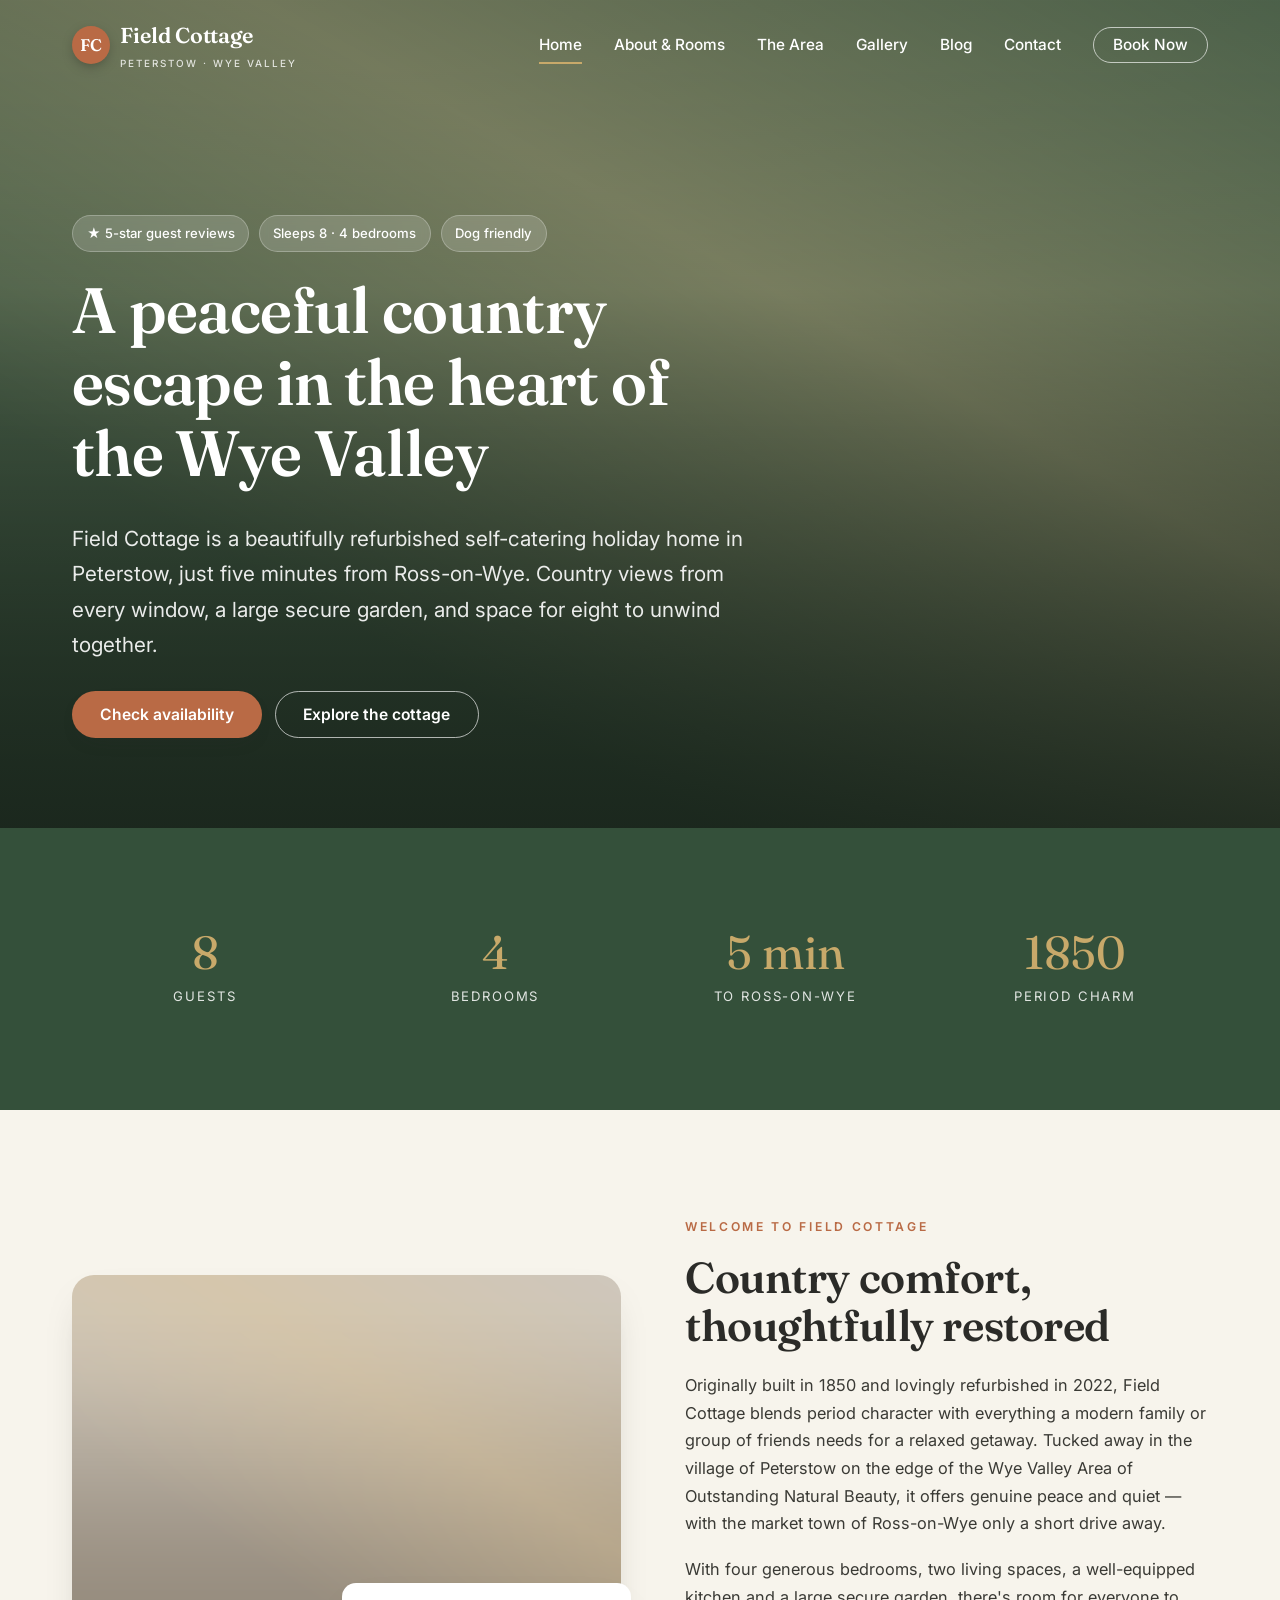
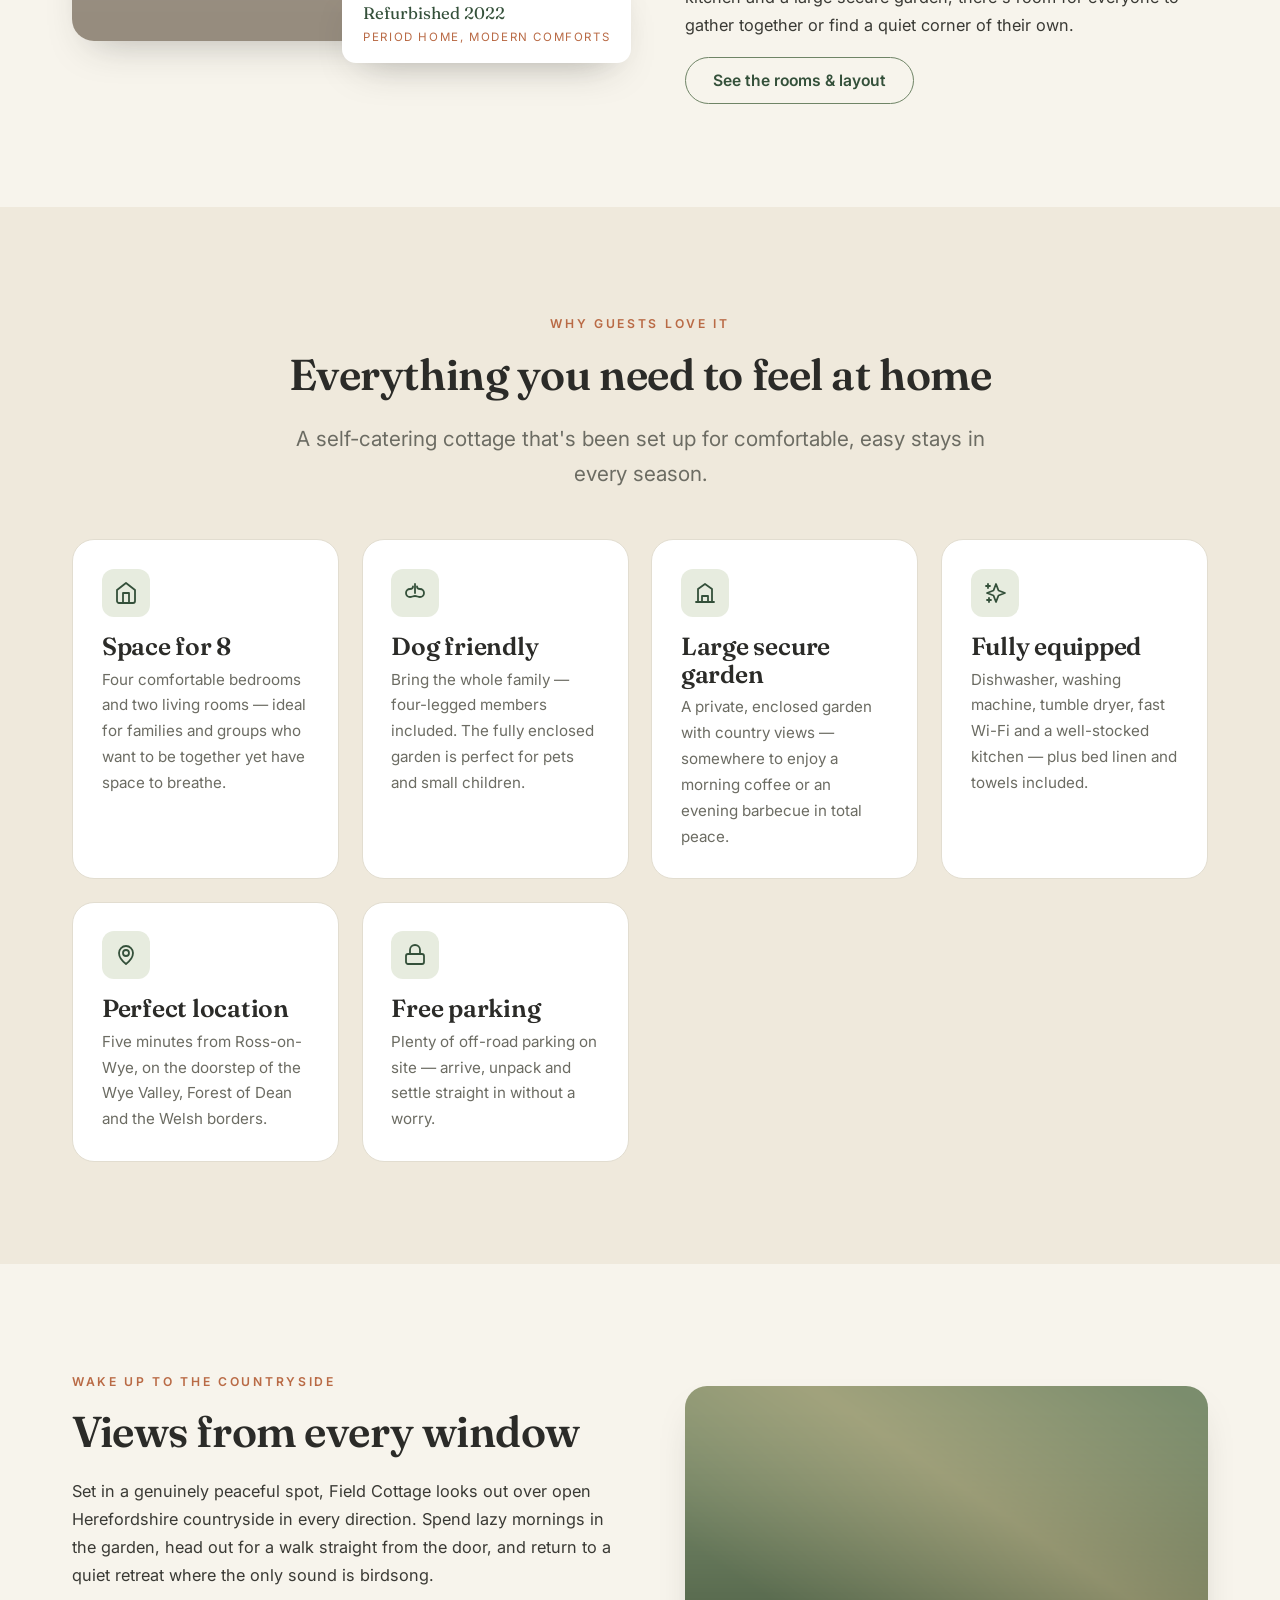
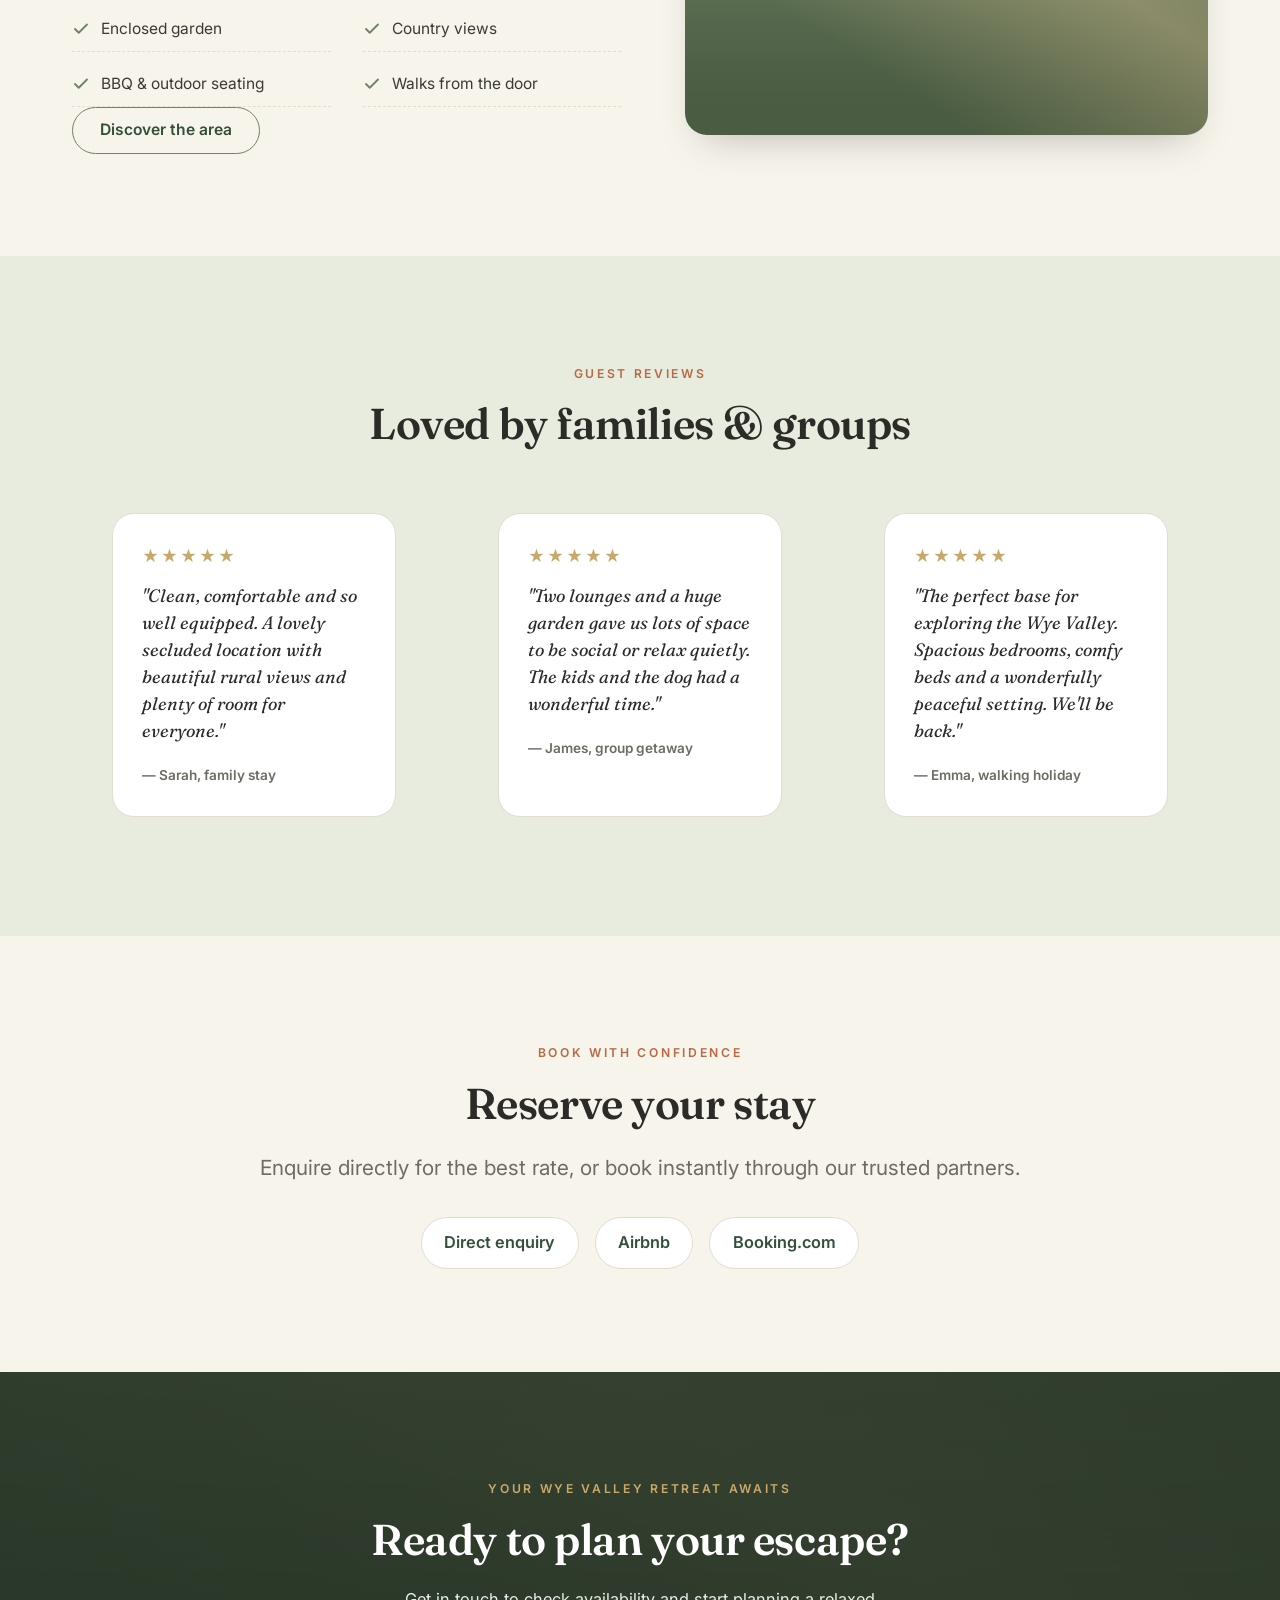
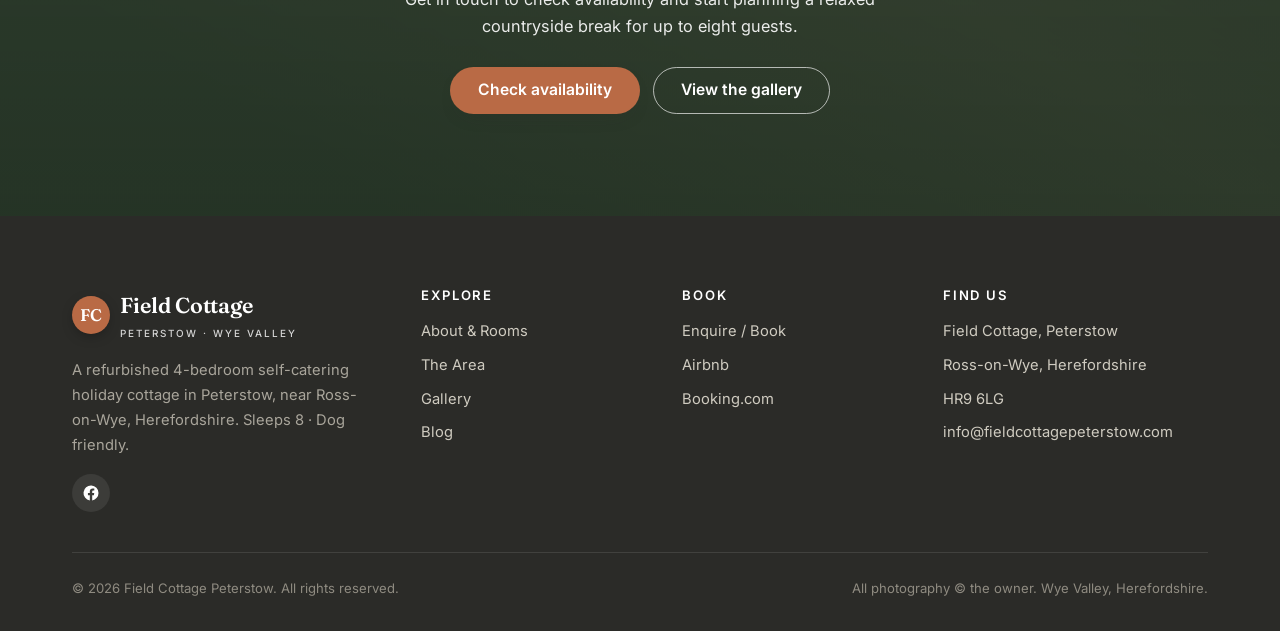
==== index.html @ ea5d0eac "Add modern SEO-optimised static site for Field Cottage (sleeps 8) New static website for fieldcottag" ====
<!DOCTYPE html>
<html lang="en-GB">
<head>
  <meta charset="UTF-8">
  <meta name="viewport" content="width=device-width, initial-scale=1.0">
  <title>Field Cottage Peterstow | Wye Valley Holiday Cottage Sleeps 8, Ross-on-Wye</title>
  <meta name="description" content="Field Cottage is a beautifully refurbished 4-bedroom self-catering holiday cottage in Peterstow, near Ross-on-Wye in the Wye Valley, Herefordshire. Sleeps 8, dog friendly, with a large secure garden and country views. Book your stay.">
  <link rel="canonical" href="https://www.fieldcottagepeterstow.com/">
  <meta name="robots" content="index, follow, max-image-preview:large">
  <meta name="theme-color" content="#34503a">
  <meta name="geo.region" content="GB-HEF">
  <meta name="geo.placename" content="Peterstow, Ross-on-Wye">
  <meta name="geo.position" content="51.9116;-2.6336">
  <meta name="ICBM" content="51.9116, -2.6336">

  <!-- Open Graph -->
  <meta property="og:type" content="website">
  <meta property="og:site_name" content="Field Cottage Peterstow">
  <meta property="og:title" content="Field Cottage Peterstow | Wye Valley Holiday Cottage Sleeps 8">
  <meta property="og:description" content="A refurbished 4-bedroom self-catering holiday cottage near Ross-on-Wye. Sleeps 8, dog friendly, large secure garden and country views.">
  <meta property="og:url" content="https://www.fieldcottagepeterstow.com/">
  <meta property="og:image" content="https://www.fieldcottagepeterstow.com/assets/images/og-image.png">
  <meta property="og:locale" content="en_GB">
  <meta name="twitter:card" content="summary_large_image">
  <meta name="twitter:title" content="Field Cottage Peterstow | Wye Valley Holiday Cottage Sleeps 8">
  <meta name="twitter:description" content="A refurbished 4-bedroom self-catering holiday cottage near Ross-on-Wye. Sleeps 8, dog friendly.">
  <meta name="twitter:image" content="https://www.fieldcottagepeterstow.com/assets/images/og-image.png">

  <link rel="icon" href="/favicon.svg" type="image/svg+xml">
  <link rel="apple-touch-icon" href="/assets/images/og-image.png">
  <link rel="manifest" href="/site.webmanifest">

  <!-- fonts -->
  <link rel="preconnect" href="https://fonts.googleapis.com">
  <link rel="preconnect" href="https://fonts.gstatic.com" crossorigin>
  <link href="https://fonts.googleapis.com/css2?family=Fraunces:opsz,wght@9..144,500;9..144,600&family=Inter:wght@400;500;600&display=swap" rel="stylesheet">
  <link rel="stylesheet" href="/assets/css/styles.css">

  <!-- Structured data: lodging business -->
  <script type="application/ld+json">
  {
    "@context": "https://schema.org",
    "@type": ["LodgingBusiness", "VacationRental"],
    "name": "Field Cottage Peterstow",
    "description": "A refurbished 4-bedroom self-catering holiday cottage in Peterstow near Ross-on-Wye, in the Wye Valley, Herefordshire. Sleeps 8, dog friendly, with a large secure garden and country views.",
    "url": "https://www.fieldcottagepeterstow.com/",
    "image": "https://www.fieldcottagepeterstow.com/assets/images/og-image.png",
    "telephone": "",
    "email": "info@fieldcottagepeterstow.com",
    "petsAllowed": true,
    "numberOfRooms": 4,
    "address": {
      "@type": "PostalAddress",
      "streetAddress": "Field Cottage, Peterstow",
      "addressLocality": "Ross-on-Wye",
      "addressRegion": "Herefordshire",
      "postalCode": "HR9 6LG",
      "addressCountry": "GB"
    },
    "geo": { "@type": "GeoCoordinates", "latitude": 51.9116, "longitude": -2.6336 },
    "amenityFeature": [
      { "@type": "LocationFeatureSpecification", "name": "Free Wi-Fi", "value": true },
      { "@type": "LocationFeatureSpecification", "name": "Dog friendly", "value": true },
      { "@type": "LocationFeatureSpecification", "name": "Large secure garden", "value": true },
      { "@type": "LocationFeatureSpecification", "name": "Free parking", "value": true },
      { "@type": "LocationFeatureSpecification", "name": "Fully equipped kitchen", "value": true }
    ],
    "occupancy": { "@type": "QuantitativeValue", "maxValue": 8 }
  }
  </script>
</head>
<body>
  <header class="site-header">
    <div class="container">
      <a class="brand" href="/" aria-label="Field Cottage home">
        <span class="mark">FC</span>
        <span>Field Cottage<small>Peterstow · Wye Valley</small></span>
      </a>
      <nav class="nav" aria-label="Primary">
        <a href="/" aria-current="page">Home</a>
        <a href="/about.html">About &amp; Rooms</a>
        <a href="/area.html">The Area</a>
        <a href="/gallery.html">Gallery</a>
        <a href="/blog.html">Blog</a>
        <a href="/contact.html">Contact</a>
        <a class="btn btn-ghost nav-cta" href="/contact.html">Book Now</a>
      </nav>
      <button class="nav-toggle" aria-label="Menu" aria-expanded="false" aria-controls="primary-nav">
        <span></span><span></span><span></span>
      </button>
    </div>
  </header>

  <main>
    <!-- HERO -->
    <section class="hero">
      <div class="container">
        <div class="hero-badges">
          <span class="pill">★ 5-star guest reviews</span>
          <span class="pill">Sleeps 8 · 4 bedrooms</span>
          <span class="pill">Dog friendly</span>
        </div>
        <h1>A peaceful country escape in the heart of the Wye Valley</h1>
        <p class="lead">Field Cottage is a beautifully refurbished self-catering holiday home in Peterstow, just five minutes from Ross-on-Wye. Country views from every window, a large secure garden, and space for eight to unwind together.</p>
        <div class="hero-actions">
          <a class="btn btn-primary" href="/contact.html">Check availability</a>
          <a class="btn btn-ghost" href="/about.html">Explore the cottage</a>
        </div>
      </div>
    </section>

    <!-- STATS -->
    <section class="stats">
      <div class="container">
        <div class="grid">
          <div class="stat reveal"><div class="num">8</div><div class="label">Guests</div></div>
          <div class="stat reveal"><div class="num">4</div><div class="label">Bedrooms</div></div>
          <div class="stat reveal"><div class="num">5 min</div><div class="label">To Ross-on-Wye</div></div>
          <div class="stat reveal"><div class="num">1850</div><div class="label">Period charm</div></div>
        </div>
      </div>
    </section>

    <!-- INTRO SPLIT -->
    <section>
      <div class="container">
        <div class="split">
          <div class="split-media reveal">
            <img src="/assets/images/cottage-exterior.png" alt="The stone exterior of Field Cottage, a period country house in Peterstow, Herefordshire" width="1200" height="800" loading="lazy">
            <div class="float-card">Refurbished 2022<span>Period home, modern comforts</span></div>
          </div>
          <div class="reveal">
            <span class="eyebrow">Welcome to Field Cottage</span>
            <h2>Country comfort, thoughtfully restored</h2>
            <p>Originally built in 1850 and lovingly refurbished in 2022, Field Cottage blends period character with everything a modern family or group of friends needs for a relaxed getaway. Tucked away in the village of Peterstow on the edge of the Wye Valley Area of Outstanding Natural Beauty, it offers genuine peace and quiet — with the market town of Ross-on-Wye only a short drive away.</p>
            <p>With four generous bedrooms, two living spaces, a well-equipped kitchen and a large secure garden, there's room for everyone to gather together or find a quiet corner of their own.</p>
            <a class="btn btn-outline" href="/about.html">See the rooms &amp; layout</a>
          </div>
        </div>
      </div>
    </section>

    <!-- FEATURES -->
    <section class="bg-cream2">
      <div class="container">
        <div class="section-head text-center reveal">
          <span class="eyebrow">Why guests love it</span>
          <h2>Everything you need to feel at home</h2>
          <p class="lead">A self-catering cottage that's been set up for comfortable, easy stays in every season.</p>
        </div>
        <div class="cards">
          <div class="card reveal">
            <div class="ico" aria-hidden="true">
              <svg width="24" height="24" viewBox="0 0 24 24" fill="none" stroke="currentColor" stroke-width="1.8" stroke-linecap="round" stroke-linejoin="round"><path d="M3 9l9-7 9 7v11a2 2 0 0 1-2 2H5a2 2 0 0 1-2-2z"/><path d="M9 22V12h6v10"/></svg>
            </div>
            <h3>Space for 8</h3>
            <p>Four comfortable bedrooms and two living rooms — ideal for families and groups who want to be together yet have space to breathe.</p>
          </div>
          <div class="card reveal">
            <div class="ico" aria-hidden="true">
              <svg width="24" height="24" viewBox="0 0 24 24" fill="none" stroke="currentColor" stroke-width="1.8" stroke-linecap="round" stroke-linejoin="round"><path d="M10 5.5C10 7 8.5 8 7 8a4 4 0 1 0 0 8c2 0 3-1 5-1s3 1 5 1a4 4 0 0 0 0-8c-1.5 0-3-1-3-2.5"/><path d="M12 3v9"/></svg>
            </div>
            <h3>Dog friendly</h3>
            <p>Bring the whole family — four-legged members included. The fully enclosed garden is perfect for pets and small children.</p>
          </div>
          <div class="card reveal">
            <div class="ico" aria-hidden="true">
              <svg width="24" height="24" viewBox="0 0 24 24" fill="none" stroke="currentColor" stroke-width="1.8" stroke-linecap="round" stroke-linejoin="round"><path d="M3 21h18"/><path d="M5 21V8l7-5 7 5v13"/><path d="M9 21v-6h6v6"/></svg>
            </div>
            <h3>Large secure garden</h3>
            <p>A private, enclosed garden with country views — somewhere to enjoy a morning coffee or an evening barbecue in total peace.</p>
          </div>
          <div class="card reveal">
            <div class="ico" aria-hidden="true">
              <svg width="24" height="24" viewBox="0 0 24 24" fill="none" stroke="currentColor" stroke-width="1.8" stroke-linecap="round" stroke-linejoin="round"><path d="M5 3v4M3 5h4M6 17v4M4 19h4"/><path d="M13 3l2.5 6.5L22 12l-6.5 2.5L13 21l-2.5-6.5L4 12l6.5-2.5z"/></svg>
            </div>
            <h3>Fully equipped</h3>
            <p>Dishwasher, washing machine, tumble dryer, fast Wi-Fi and a well-stocked kitchen — plus bed linen and towels included.</p>
          </div>
          <div class="card reveal">
            <div class="ico" aria-hidden="true">
              <svg width="24" height="24" viewBox="0 0 24 24" fill="none" stroke="currentColor" stroke-width="1.8" stroke-linecap="round" stroke-linejoin="round"><circle cx="12" cy="10" r="3"/><path d="M12 21s-7-5.5-7-11a7 7 0 0 1 14 0c0 5.5-7 11-7 11z"/></svg>
            </div>
            <h3>Perfect location</h3>
            <p>Five minutes from Ross-on-Wye, on the doorstep of the Wye Valley, Forest of Dean and the Welsh borders.</p>
          </div>
          <div class="card reveal">
            <div class="ico" aria-hidden="true">
              <svg width="24" height="24" viewBox="0 0 24 24" fill="none" stroke="currentColor" stroke-width="1.8" stroke-linecap="round" stroke-linejoin="round"><rect x="3" y="11" width="18" height="10" rx="2"/><path d="M7 11V7a5 5 0 0 1 10 0v4"/></svg>
            </div>
            <h3>Free parking</h3>
            <p>Plenty of off-road parking on site — arrive, unpack and settle straight in without a worry.</p>
          </div>
        </div>
      </div>
    </section>

    <!-- GARDEN SPLIT -->
    <section>
      <div class="container">
        <div class="split reverse">
          <div class="split-media reveal">
            <img src="/assets/images/garden.png" alt="The large secure garden at Field Cottage with open countryside views" width="1200" height="800" loading="lazy">
          </div>
          <div class="reveal">
            <span class="eyebrow">Wake up to the countryside</span>
            <h2>Views from every window</h2>
            <p>Set in a genuinely peaceful spot, Field Cottage looks out over open Herefordshire countryside in every direction. Spend lazy mornings in the garden, head out for a walk straight from the door, and return to a quiet retreat where the only sound is birdsong.</p>
            <ul class="amenities">
              <li><svg width="18" height="18" viewBox="0 0 24 24" fill="none" stroke="currentColor" stroke-width="2.5" stroke-linecap="round" stroke-linejoin="round"><path d="M20 6 9 17l-5-5"/></svg> Enclosed garden</li>
              <li><svg width="18" height="18" viewBox="0 0 24 24" fill="none" stroke="currentColor" stroke-width="2.5" stroke-linecap="round" stroke-linejoin="round"><path d="M20 6 9 17l-5-5"/></svg> Country views</li>
              <li><svg width="18" height="18" viewBox="0 0 24 24" fill="none" stroke="currentColor" stroke-width="2.5" stroke-linecap="round" stroke-linejoin="round"><path d="M20 6 9 17l-5-5"/></svg> BBQ &amp; outdoor seating</li>
              <li><svg width="18" height="18" viewBox="0 0 24 24" fill="none" stroke="currentColor" stroke-width="2.5" stroke-linecap="round" stroke-linejoin="round"><path d="M20 6 9 17l-5-5"/></svg> Walks from the door</li>
            </ul>
            <a class="btn btn-outline" href="/area.html">Discover the area</a>
          </div>
        </div>
      </div>
    </section>

    <!-- TESTIMONIALS -->
    <section class="bg-sage">
      <div class="container">
        <div class="section-head text-center reveal">
          <span class="eyebrow">Guest reviews</span>
          <h2>Loved by families &amp; groups</h2>
        </div>
        <div class="quotes">
          <figure class="quote reveal">
            <div class="stars" aria-label="5 out of 5 stars">★★★★★</div>
            <p>"Clean, comfortable and so well equipped. A lovely secluded location with beautiful rural views and plenty of room for everyone."</p>
            <figcaption class="who">— Sarah, family stay</figcaption>
          </figure>
          <figure class="quote reveal">
            <div class="stars" aria-label="5 out of 5 stars">★★★★★</div>
            <p>"Two lounges and a huge garden gave us lots of space to be social or relax quietly. The kids and the dog had a wonderful time."</p>
            <figcaption class="who">— James, group getaway</figcaption>
          </figure>
          <figure class="quote reveal">
            <div class="stars" aria-label="5 out of 5 stars">★★★★★</div>
            <p>"The perfect base for exploring the Wye Valley. Spacious bedrooms, comfy beds and a wonderfully peaceful setting. We'll be back."</p>
            <figcaption class="who">— Emma, walking holiday</figcaption>
          </figure>
        </div>
      </div>
    </section>

    <!-- BOOKING PARTNERS -->
    <section class="text-center">
      <div class="container">
        <span class="eyebrow reveal">Book with confidence</span>
        <h2 class="reveal">Reserve your stay</h2>
        <p class="lead reveal" style="max-width:60ch;margin:0 auto 2rem;">Enquire directly for the best rate, or book instantly through our trusted partners.</p>
        <div class="partners reveal">
          <a class="partner" href="/contact.html">Direct enquiry</a>
          <a class="partner" href="https://www.airbnb.com/rooms/605326398326075250" target="_blank" rel="noopener">Airbnb</a>
          <a class="partner" href="https://www.booking.com/hotel/gb/wye-valley-4-bedroom-cottage-with-large-garden.html" target="_blank" rel="noopener">Booking.com</a>
        </div>
      </div>
    </section>

    <!-- CTA -->
    <section class="cta-band">
      <div class="container">
        <span class="eyebrow reveal" style="color:var(--gold)">Your Wye Valley retreat awaits</span>
        <h2 class="reveal">Ready to plan your escape?</h2>
        <p class="reveal">Get in touch to check availability and start planning a relaxed countryside break for up to eight guests.</p>
        <div class="cta-actions reveal">
          <a class="btn btn-primary" href="/contact.html">Check availability</a>
          <a class="btn btn-ghost" href="/gallery.html">View the gallery</a>
        </div>
      </div>
    </section>
  </main>

  <!-- FOOTER -->
  <footer class="site-footer">
    <div class="container">
      <div class="footer-grid">
        <div class="footer-brand">
          <a class="brand" href="/"><span class="mark">FC</span><span>Field Cottage<small>Peterstow · Wye Valley</small></span></a>
          <p>A refurbished 4-bedroom self-catering holiday cottage in Peterstow, near Ross-on-Wye, Herefordshire. Sleeps 8 · Dog friendly.</p>
          <div class="socials">
            <a href="https://www.facebook.com/fieldcottagehol/" target="_blank" rel="noopener" aria-label="Facebook">
              <svg width="18" height="18" viewBox="0 0 24 24" fill="currentColor"><path d="M22 12a10 10 0 1 0-11.6 9.9v-7H7.9V12h2.5V9.8c0-2.5 1.5-3.9 3.8-3.9 1.1 0 2.2.2 2.2.2v2.5h-1.2c-1.2 0-1.6.8-1.6 1.6V12h2.7l-.4 2.9h-2.3v7A10 10 0 0 0 22 12z"/></svg>
            </a>
          </div>
        </div>
        <div>
          <h4>Explore</h4>
          <ul>
            <li><a href="/about.html">About &amp; Rooms</a></li>
            <li><a href="/area.html">The Area</a></li>
            <li><a href="/gallery.html">Gallery</a></li>
            <li><a href="/blog.html">Blog</a></li>
          </ul>
        </div>
        <div>
          <h4>Book</h4>
          <ul>
            <li><a href="/contact.html">Enquire / Book</a></li>
            <li><a href="https://www.airbnb.com/rooms/605326398326075250" target="_blank" rel="noopener">Airbnb</a></li>
            <li><a href="https://www.booking.com/hotel/gb/wye-valley-4-bedroom-cottage-with-large-garden.html" target="_blank" rel="noopener">Booking.com</a></li>
          </ul>
        </div>
        <div>
          <h4>Find us</h4>
          <ul>
            <li>Field Cottage, Peterstow</li>
            <li>Ross-on-Wye, Herefordshire</li>
            <li>HR9 6LG</li>
            <li><a href="mailto:info@fieldcottagepeterstow.com">info@fieldcottagepeterstow.com</a></li>
          </ul>
        </div>
      </div>
      <div class="footer-bottom">
        <span>&copy; <span data-year>2026</span> Field Cottage Peterstow. All rights reserved.</span>
        <span>All photography © the owner. Wye Valley, Herefordshire.</span>
      </div>
    </div>
  </footer>

  <script src="/assets/js/main.js" defer></script>
</body>
</html>
---- assets/css/styles.css ----
/* =================================================================
   Field Cottage — modern countryside design system
   ================================================================= */

:root {
  /* palette */
  --forest: #34503a;
  --sage: #6f8466;
  --sage-soft: #e7ecdf;
  --cream: #f7f4ec;
  --cream-2: #efe9dc;
  --terra: #b96a45;
  --terra-dark: #9a5436;
  --charcoal: #2b2b28;
  --ink: #3a3a35;
  --muted: #6c6c63;
  --line: #e2ddd0;
  --white: #ffffff;
  --gold: #c8a96a;

  /* type */
  --serif: "Fraunces", "Cormorant Garamond", Georgia, "Times New Roman", serif;
  --sans: "Inter", -apple-system, BlinkMacSystemFont, "Segoe UI", Roboto, Helvetica, Arial, sans-serif;

  /* layout */
  --max: 1200px;
  --radius: 14px;
  --radius-lg: 22px;
  --shadow: 0 18px 40px -20px rgba(43, 43, 40, 0.35);
  --shadow-sm: 0 8px 22px -14px rgba(43, 43, 40, 0.4);
  --ease: cubic-bezier(0.22, 1, 0.36, 1);
}

*,
*::before,
*::after { box-sizing: border-box; }

html { scroll-behavior: smooth; -webkit-text-size-adjust: 100%; }

body {
  margin: 0;
  font-family: var(--sans);
  color: var(--ink);
  background: var(--cream);
  line-height: 1.7;
  font-size: 1.02rem;
  -webkit-font-smoothing: antialiased;
  text-rendering: optimizeLegibility;
  overflow-x: hidden;
}

img { max-width: 100%; display: block; height: auto; }

a { color: var(--terra-dark); text-decoration: none; transition: color .2s var(--ease); }
a:hover { color: var(--forest); }

h1, h2, h3, h4 {
  font-family: var(--serif);
  color: var(--charcoal);
  line-height: 1.12;
  font-weight: 600;
  margin: 0 0 .5em;
  letter-spacing: -0.01em;
}

h1 { font-size: clamp(2.3rem, 5.4vw, 4rem); }
h2 { font-size: clamp(1.8rem, 3.6vw, 2.7rem); }
h3 { font-size: clamp(1.25rem, 2vw, 1.55rem); }

p { margin: 0 0 1.1em; }

.container { width: 100%; max-width: var(--max); margin: 0 auto; padding: 0 clamp(1.1rem, 4vw, 2rem); }
.container-narrow { max-width: 820px; }

section { padding: clamp(3.5rem, 8vw, 6.5rem) 0; }

.eyebrow {
  font-family: var(--sans);
  text-transform: uppercase;
  letter-spacing: .22em;
  font-size: .76rem;
  font-weight: 600;
  color: var(--terra);
  margin: 0 0 1rem;
  display: inline-block;
}

.lead { font-size: clamp(1.08rem, 1.8vw, 1.3rem); color: var(--muted); }

.text-center { text-align: center; }
.section-head { max-width: 720px; margin: 0 auto 3rem; }
.section-head.text-center { text-align: center; }

/* ---------- buttons ---------- */
.btn {
  display: inline-flex;
  align-items: center;
  gap: .55rem;
  font-family: var(--sans);
  font-weight: 600;
  font-size: .98rem;
  padding: .92rem 1.7rem;
  border-radius: 999px;
  border: 1.5px solid transparent;
  cursor: pointer;
  transition: transform .25s var(--ease), background .25s var(--ease), color .25s var(--ease), box-shadow .25s var(--ease);
  line-height: 1;
}
.btn:hover { transform: translateY(-2px); }
.btn-primary { background: var(--terra); color: #fff; box-shadow: var(--shadow-sm); }
.btn-primary:hover { background: var(--terra-dark); color: #fff; }
.btn-dark { background: var(--forest); color: #fff; }
.btn-dark:hover { background: #283d2d; color: #fff; }
.btn-ghost { background: transparent; border-color: rgba(255,255,255,.65); color: #fff; }
.btn-ghost:hover { background: rgba(255,255,255,.14); color: #fff; }
.btn-outline { background: transparent; border-color: var(--sage); color: var(--forest); }
.btn-outline:hover { background: var(--sage); color: #fff; }

/* ---------- header / nav ---------- */
.site-header {
  position: fixed;
  inset: 0 0 auto 0;
  z-index: 100;
  transition: background .35s var(--ease), box-shadow .35s var(--ease), padding .35s var(--ease);
  padding: 1.15rem 0;
}
.site-header .container { display: flex; align-items: center; justify-content: space-between; gap: 1rem; }
.brand { display: flex; align-items: center; gap: .65rem; font-family: var(--serif); font-size: 1.35rem; font-weight: 600; color: #fff; letter-spacing: -.01em; }
.brand .mark {
  width: 38px; height: 38px; border-radius: 50%;
  background: var(--terra); color: #fff;
  display: grid; place-items: center; font-size: 1.05rem; flex: none;
  box-shadow: 0 4px 14px -4px rgba(0,0,0,.4);
}
.brand small { display: block; font-family: var(--sans); font-size: .62rem; letter-spacing: .2em; text-transform: uppercase; opacity: .8; font-weight: 500; }

.nav { display: flex; align-items: center; gap: 2rem; }
.nav a { color: #fff; font-weight: 500; font-size: .96rem; position: relative; }
.nav a::after { content: ""; position: absolute; left: 0; bottom: -6px; height: 2px; width: 0; background: var(--gold); transition: width .25s var(--ease); }
.nav a:hover::after, .nav a[aria-current="page"]::after { width: 100%; }
.nav a:hover { color: #fff; }

/* scrolled state */
.site-header.scrolled { background: rgba(247,244,236,.94); backdrop-filter: blur(10px); box-shadow: 0 1px 0 var(--line); padding: .7rem 0; }
.site-header.scrolled .brand,
.site-header.scrolled .nav a { color: var(--charcoal); }
.site-header.scrolled .nav a:hover { color: var(--terra-dark); }
.site-header.scrolled .nav-toggle span { background: var(--charcoal); }

/* solid header variant for interior pages without hero image */
.site-header.solid { position: sticky; background: var(--forest); }

.nav-cta { padding: .6rem 1.2rem; font-size: .9rem; }
.site-header.scrolled .btn-ghost { border-color: var(--sage); color: var(--forest); }
.site-header.scrolled .btn-ghost:hover { background: var(--sage); color: #fff; }

.nav-toggle { display: none; flex-direction: column; gap: 5px; background: none; border: 0; cursor: pointer; padding: 8px; z-index: 110; }
.nav-toggle span { width: 26px; height: 2px; background: #fff; border-radius: 2px; transition: .3s var(--ease); }

/* ---------- hero ---------- */
.hero {
  position: relative;
  min-height: 92vh;
  display: flex;
  align-items: flex-end;
  color: #fff;
  padding-bottom: clamp(3rem, 7vw, 6rem);
  background: var(--forest);
}
.hero::before {
  content: ""; position: absolute; inset: 0;
  background-image: linear-gradient(180deg, rgba(20,30,22,.25) 0%, rgba(20,30,22,.15) 35%, rgba(20,30,22,.78) 100%), url("../images/hero.png");
  background-size: cover; background-position: center;
}
.hero > .container { position: relative; z-index: 1; }
.hero h1 { color: #fff; max-width: 16ch; }
.hero .lead { color: rgba(255,255,255,.9); max-width: 52ch; }
.hero-badges { display: flex; flex-wrap: wrap; gap: .6rem; margin-bottom: 1.4rem; }
.pill { display: inline-flex; align-items: center; gap: .4rem; background: rgba(255,255,255,.16); border: 1px solid rgba(255,255,255,.25); backdrop-filter: blur(4px); padding: .4rem .85rem; border-radius: 999px; font-size: .82rem; font-weight: 500; }
.hero-actions { display: flex; flex-wrap: wrap; gap: .8rem; margin-top: 1.8rem; }

/* page hero (interior) */
.page-hero {
  position: relative; color: #fff; padding: clamp(8rem, 16vw, 11rem) 0 clamp(3rem, 7vw, 5rem); background: var(--forest);
}
.page-hero::before { content: ""; position: absolute; inset: 0; background-image: linear-gradient(180deg, rgba(20,30,22,.45), rgba(20,30,22,.7)); background-size: cover; background-position: center; }
.page-hero[data-bg]::before { background-image: linear-gradient(180deg, rgba(20,30,22,.4), rgba(20,30,22,.72)), var(--hero-img); }
.page-hero > .container { position: relative; z-index: 1; }
.page-hero h1 { color: #fff; margin-bottom: .4rem; }
.page-hero p { color: rgba(255,255,255,.88); max-width: 60ch; margin: 0; }
.breadcrumbs { font-size: .82rem; letter-spacing: .03em; margin-bottom: 1rem; color: rgba(255,255,255,.8); }
.breadcrumbs a { color: rgba(255,255,255,.8); }
.breadcrumbs a:hover { color: #fff; }

/* ---------- stat strip ---------- */
.stats { background: var(--forest); color: #fff; }
.stats .grid { display: grid; grid-template-columns: repeat(4, 1fr); gap: 1.5rem; text-align: center; }
.stat .num { font-family: var(--serif); font-size: clamp(2rem, 4vw, 2.9rem); color: var(--gold); line-height: 1; }
.stat .label { font-size: .82rem; text-transform: uppercase; letter-spacing: .14em; opacity: .85; margin-top: .5rem; }

/* ---------- feature split ---------- */
.split { display: grid; grid-template-columns: 1.05fr 1fr; gap: clamp(2rem, 5vw, 4.5rem); align-items: center; }
.split.reverse .split-media { order: 2; }
.split-media img { border-radius: var(--radius-lg); box-shadow: var(--shadow); width: 100%; aspect-ratio: 3/2; object-fit: cover; }
.split-media { position: relative; }
.float-card { position: absolute; bottom: -22px; right: -10px; background: #fff; padding: 1rem 1.3rem; border-radius: var(--radius); box-shadow: var(--shadow); font-family: var(--serif); font-size: 1.05rem; color: var(--forest); }
.float-card span { display: block; font-family: var(--sans); font-size: .72rem; text-transform: uppercase; letter-spacing: .14em; color: var(--terra); }

/* ---------- feature cards ---------- */
.cards { display: grid; grid-template-columns: repeat(auto-fit, minmax(240px, 1fr)); gap: 1.4rem; }
.card {
  background: #fff; border: 1px solid var(--line); border-radius: var(--radius-lg);
  padding: 1.8rem; transition: transform .3s var(--ease), box-shadow .3s var(--ease);
}
.card:hover { transform: translateY(-4px); box-shadow: var(--shadow); }
.card .ico { width: 48px; height: 48px; border-radius: 12px; background: var(--sage-soft); color: var(--forest); display: grid; place-items: center; margin-bottom: 1rem; }
.card h3 { margin-bottom: .35rem; }
.card p { margin: 0; color: var(--muted); font-size: .95rem; }

/* alt background */
.bg-cream2 { background: var(--cream-2); }
.bg-sage { background: var(--sage-soft); }
.bg-white { background: #fff; }

/* ---------- amenities list ---------- */
.amenities { display: grid; grid-template-columns: repeat(auto-fit, minmax(210px, 1fr)); gap: .6rem 2rem; list-style: none; padding: 0; margin: 0; }
.amenities li { display: flex; align-items: center; gap: .7rem; padding: .55rem 0; border-bottom: 1px dashed var(--line); font-size: .97rem; }
.amenities li svg { color: var(--sage); flex: none; }

/* ---------- rooms ---------- */
.room { display: grid; grid-template-columns: 1fr 1fr; gap: 2.5rem; align-items: center; margin-bottom: 3rem; }
.room:nth-child(even) .room-media { order: 2; }
.room-media img { border-radius: var(--radius-lg); box-shadow: var(--shadow-sm); aspect-ratio: 3/2; object-fit: cover; width: 100%; }
.room h3 { margin-bottom: .3rem; }
.room .room-meta { color: var(--terra); font-weight: 600; font-size: .88rem; letter-spacing: .04em; text-transform: uppercase; margin-bottom: .8rem; }

/* ---------- gallery ---------- */
.gallery-grid { display: grid; grid-template-columns: repeat(3, 1fr); gap: 1rem; grid-auto-rows: 230px; }
.gallery-grid a { overflow: hidden; border-radius: var(--radius); display: block; position: relative; }
.gallery-grid img { width: 100%; height: 100%; object-fit: cover; transition: transform .6s var(--ease); }
.gallery-grid a:hover img { transform: scale(1.06); }
.gallery-grid .wide { grid-column: span 2; }
.gallery-grid .tall { grid-row: span 2; }

/* lightbox */
.lightbox { position: fixed; inset: 0; background: rgba(20,24,20,.92); display: none; align-items: center; justify-content: center; z-index: 200; padding: 2rem; }
.lightbox.open { display: flex; }
.lightbox img { max-width: 92vw; max-height: 86vh; border-radius: 10px; box-shadow: 0 30px 80px rgba(0,0,0,.5); }
.lightbox button { position: absolute; background: rgba(255,255,255,.14); border: 0; color: #fff; width: 50px; height: 50px; border-radius: 50%; font-size: 1.4rem; cursor: pointer; transition: background .2s; }
.lightbox button:hover { background: rgba(255,255,255,.28); }
.lb-close { top: 1.4rem; right: 1.4rem; }
.lb-prev { left: 1.4rem; top: 50%; transform: translateY(-50%); }
.lb-next { right: 1.4rem; top: 50%; transform: translateY(-50%); }

/* ---------- testimonials ---------- */
.quotes { display: grid; grid-template-columns: repeat(auto-fit, minmax(280px, 1fr)); gap: 1.4rem; }
.quote { background: #fff; border: 1px solid var(--line); border-radius: var(--radius-lg); padding: 1.8rem; }
.quote .stars { color: var(--gold); letter-spacing: 2px; margin-bottom: .8rem; }
.quote p { font-family: var(--serif); font-size: 1.12rem; color: var(--charcoal); font-style: italic; line-height: 1.5; }
.quote .who { font-family: var(--sans); font-style: normal; font-size: .85rem; color: var(--muted); margin: .6rem 0 0; font-weight: 600; }

/* ---------- cta band ---------- */
.cta-band { position: relative; color: #fff; text-align: center; background: var(--forest); }
.cta-band::before { content: ""; position: absolute; inset: 0; background-image: linear-gradient(rgba(30,44,32,.82), rgba(30,44,32,.86)), url("../images/garden.png"); background-size: cover; background-position: center; }
.cta-band > .container { position: relative; z-index: 1; }
.cta-band h2 { color: #fff; }
.cta-band p { color: rgba(255,255,255,.9); max-width: 56ch; margin-inline: auto; }
.cta-actions { display: flex; gap: .8rem; justify-content: center; flex-wrap: wrap; margin-top: 1.6rem; }

/* ---------- booking partners ---------- */
.partners { display: flex; flex-wrap: wrap; gap: 1rem; justify-content: center; align-items: center; }
.partner { background: #fff; border: 1px solid var(--line); border-radius: 999px; padding: .7rem 1.4rem; font-weight: 600; color: var(--forest); display: inline-flex; gap: .5rem; align-items: center; }

/* ---------- blog ---------- */
.post-grid { display: grid; grid-template-columns: repeat(auto-fill, minmax(310px, 1fr)); gap: 1.8rem; }
.post-card { background: #fff; border: 1px solid var(--line); border-radius: var(--radius-lg); overflow: hidden; display: flex; flex-direction: column; transition: transform .3s var(--ease), box-shadow .3s var(--ease); }
.post-card:hover { transform: translateY(-4px); box-shadow: var(--shadow); }
.post-card img { aspect-ratio: 16/10; object-fit: cover; width: 100%; }
.post-card .body { padding: 1.4rem 1.5rem 1.6rem; display: flex; flex-direction: column; flex: 1; }
.post-card .tag { font-size: .72rem; letter-spacing: .14em; text-transform: uppercase; color: var(--terra); font-weight: 600; }
.post-card h3 { margin: .5rem 0 .5rem; font-size: 1.3rem; }
.post-card p { color: var(--muted); font-size: .94rem; margin-bottom: 1rem; }
.post-card .meta { margin-top: auto; font-size: .8rem; color: var(--muted); display: flex; gap: .6rem; align-items: center; }
.read-more { font-weight: 600; color: var(--terra-dark); font-size: .9rem; }

/* article */
.article { max-width: 760px; margin: 0 auto; }
.article img { border-radius: var(--radius); margin: 2rem 0; box-shadow: var(--shadow-sm); }
.article h2 { margin-top: 2.2rem; }
.article h3 { margin-top: 1.6rem; }
.article ul, .article ol { margin: 0 0 1.2rem; padding-left: 1.3rem; }
.article li { margin-bottom: .4rem; }
.article blockquote { border-left: 4px solid var(--sage); margin: 1.8rem 0; padding: .4rem 0 .4rem 1.4rem; font-family: var(--serif); font-style: italic; font-size: 1.2rem; color: var(--forest); }
.post-meta { color: var(--muted); font-size: .88rem; margin-bottom: 1.5rem; display: flex; gap: .8rem; flex-wrap: wrap; align-items: center; }
.post-meta .tag { background: var(--sage-soft); color: var(--forest); padding: .25rem .7rem; border-radius: 999px; font-weight: 600; font-size: .76rem; }

/* ---------- contact ---------- */
.contact-grid { display: grid; grid-template-columns: 1fr 1fr; gap: clamp(2rem, 5vw, 4rem); align-items: start; }
.info-list { list-style: none; padding: 0; margin: 0 0 1.5rem; }
.info-list li { display: flex; gap: 1rem; align-items: flex-start; padding: 1rem 0; border-bottom: 1px solid var(--line); }
.info-list .ico { width: 42px; height: 42px; border-radius: 10px; background: var(--sage-soft); color: var(--forest); display: grid; place-items: center; flex: none; }
.info-list strong { display: block; font-family: var(--serif); font-size: 1.05rem; }
.info-list a, .info-list span { color: var(--muted); }

form .field { margin-bottom: 1.1rem; }
form label { display: block; font-weight: 600; font-size: .9rem; margin-bottom: .4rem; color: var(--ink); }
form input, form textarea, form select {
  width: 100%; padding: .85rem 1rem; border: 1.5px solid var(--line); border-radius: 10px;
  font-family: var(--sans); font-size: 1rem; background: #fff; color: var(--ink); transition: border-color .2s;
}
form input:focus, form textarea:focus, form select:focus { outline: none; border-color: var(--sage); }
.form-row { display: grid; grid-template-columns: 1fr 1fr; gap: 1.1rem; }

/* ---------- footer ---------- */
.site-footer { background: var(--charcoal); color: #cfcbc0; padding: clamp(3rem, 6vw, 4.5rem) 0 2rem; font-size: .92rem; }
.footer-grid { display: grid; grid-template-columns: 1.4fr 1fr 1fr 1.2fr; gap: 2.5rem; margin-bottom: 2.5rem; }
.site-footer h4 { color: #fff; font-family: var(--sans); font-size: .82rem; text-transform: uppercase; letter-spacing: .14em; margin-bottom: 1rem; }
.site-footer a { color: #cfcbc0; }
.site-footer a:hover { color: #fff; }
.site-footer ul { list-style: none; padding: 0; margin: 0; display: grid; gap: .55rem; }
.footer-brand .brand { color: #fff; margin-bottom: 1rem; }
.footer-brand p { color: #a9a59b; max-width: 34ch; }
.socials { display: flex; gap: .7rem; margin-top: 1rem; }
.socials a { width: 38px; height: 38px; border-radius: 50%; background: rgba(255,255,255,.08); display: grid; place-items: center; color: #fff; }
.socials a:hover { background: var(--terra); }
.footer-bottom { border-top: 1px solid rgba(255,255,255,.1); padding-top: 1.5rem; display: flex; justify-content: space-between; gap: 1rem; flex-wrap: wrap; color: #8f8b81; font-size: .82rem; }

/* ---------- reveal animation ---------- */
.reveal { opacity: 0; transform: translateY(26px); transition: opacity .7s var(--ease), transform .7s var(--ease); }
.reveal.in { opacity: 1; transform: none; }

/* ---------- notice ---------- */
.notice { background: #fff7e9; border: 1px solid #e8d9b5; color: #7a5a1e; padding: .8rem 1.1rem; border-radius: 10px; font-size: .9rem; }

/* ---------- responsive ---------- */
@media (max-width: 900px) {
  .nav { position: fixed; inset: 0 0 0 auto; width: min(82vw, 340px); background: var(--forest); flex-direction: column; align-items: flex-start; justify-content: center; gap: 1.6rem; padding: 2.5rem; transform: translateX(100%); transition: transform .4s var(--ease); box-shadow: -20px 0 60px -30px rgba(0,0,0,.6); }
  .nav.open { transform: translateX(0); }
  .nav a { color: #fff; font-size: 1.15rem; }
  .site-header.scrolled .nav a { color: #fff; }
  .nav-toggle { display: flex; }
  .nav-toggle.open span:nth-child(1) { transform: translateY(7px) rotate(45deg); }
  .nav-toggle.open span:nth-child(2) { opacity: 0; }
  .nav-toggle.open span:nth-child(3) { transform: translateY(-7px) rotate(-45deg); }
  .split, .room, .contact-grid { grid-template-columns: 1fr; }
  .split.reverse .split-media, .room:nth-child(even) .room-media { order: 0; }
  .stats .grid { grid-template-columns: 1fr 1fr; gap: 2rem 1rem; }
  .footer-grid { grid-template-columns: 1fr 1fr; gap: 2rem; }
  .gallery-grid { grid-auto-rows: 180px; }
}

@media (max-width: 560px) {
  .form-row { grid-template-columns: 1fr; }
  .gallery-grid { grid-template-columns: 1fr 1fr; grid-auto-rows: 150px; }
  .gallery-grid .wide { grid-column: span 2; }
  .footer-grid { grid-template-columns: 1fr; }
  .footer-bottom { flex-direction: column; }
  .hero { min-height: 88vh; }
}

@media (prefers-reduced-motion: reduce) {
  * { animation: none !important; transition: none !important; scroll-behavior: auto !important; }
  .reveal { opacity: 1; transform: none; }
}
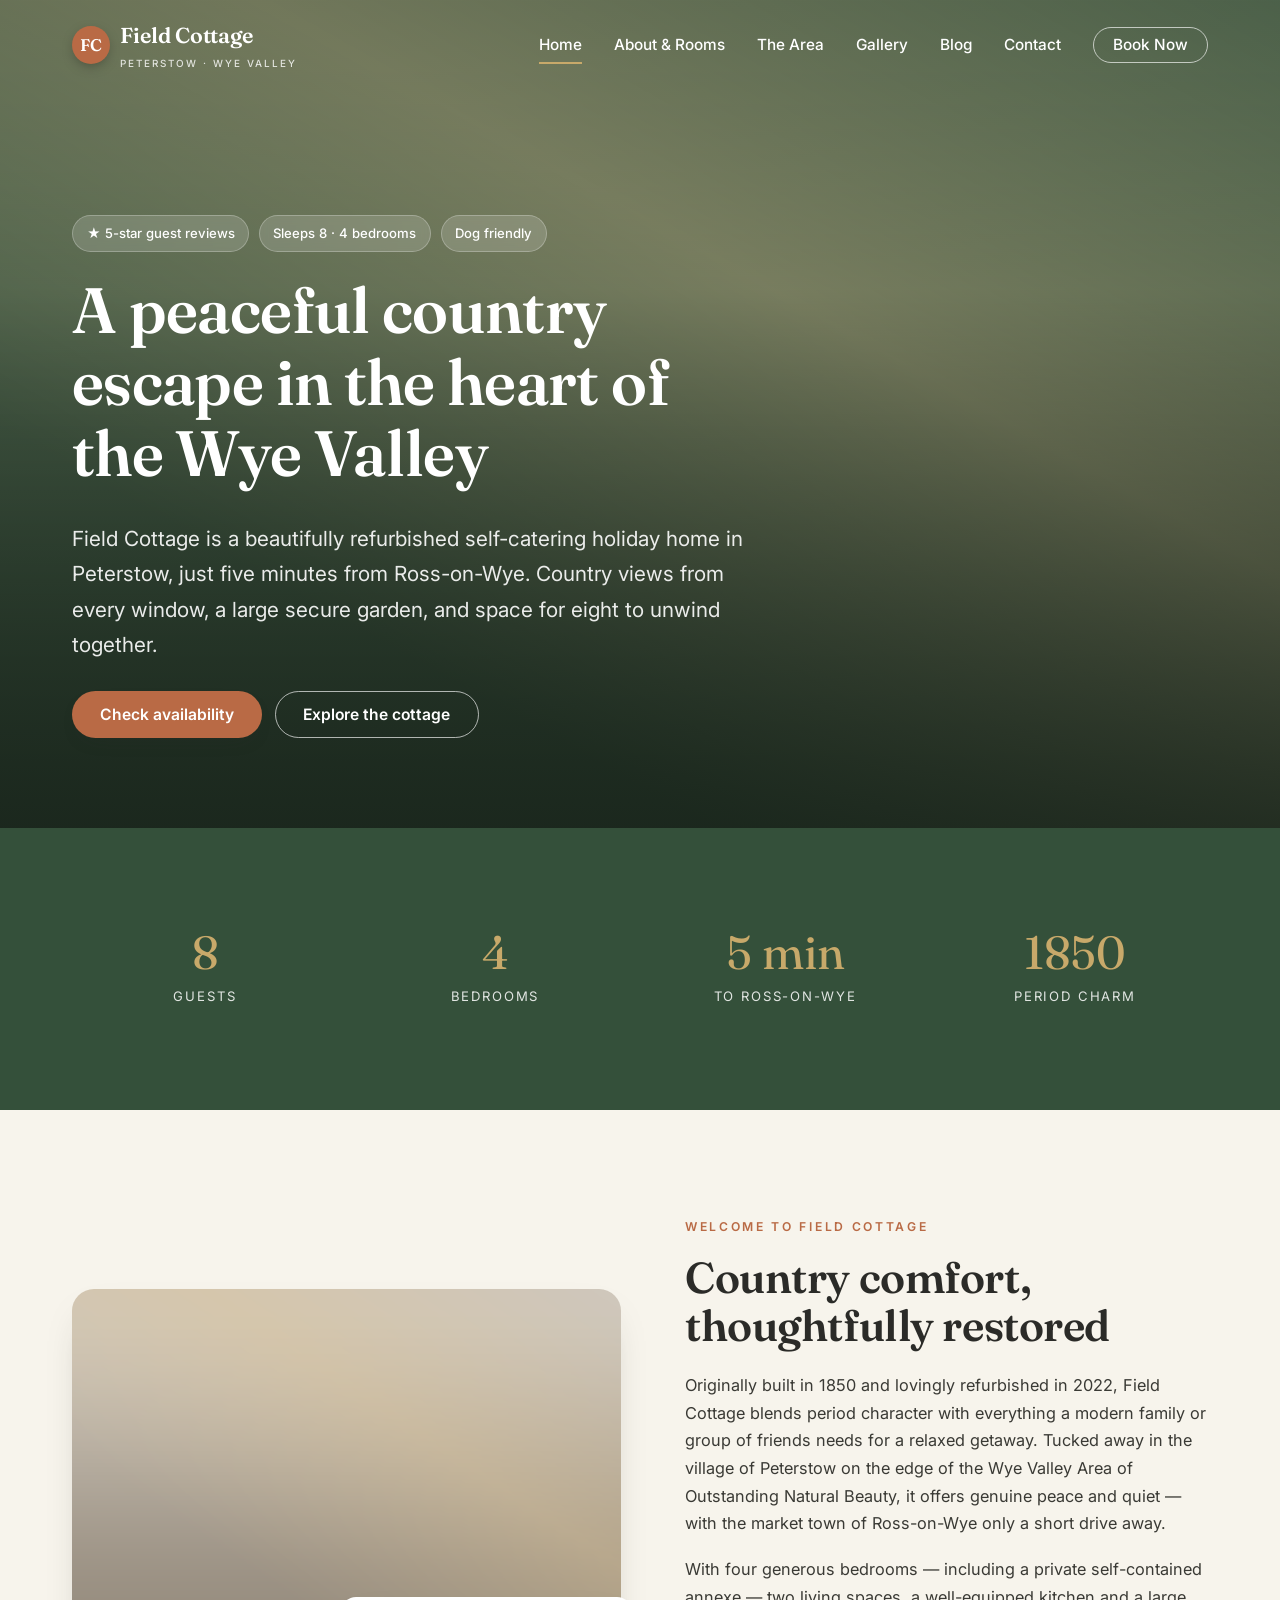
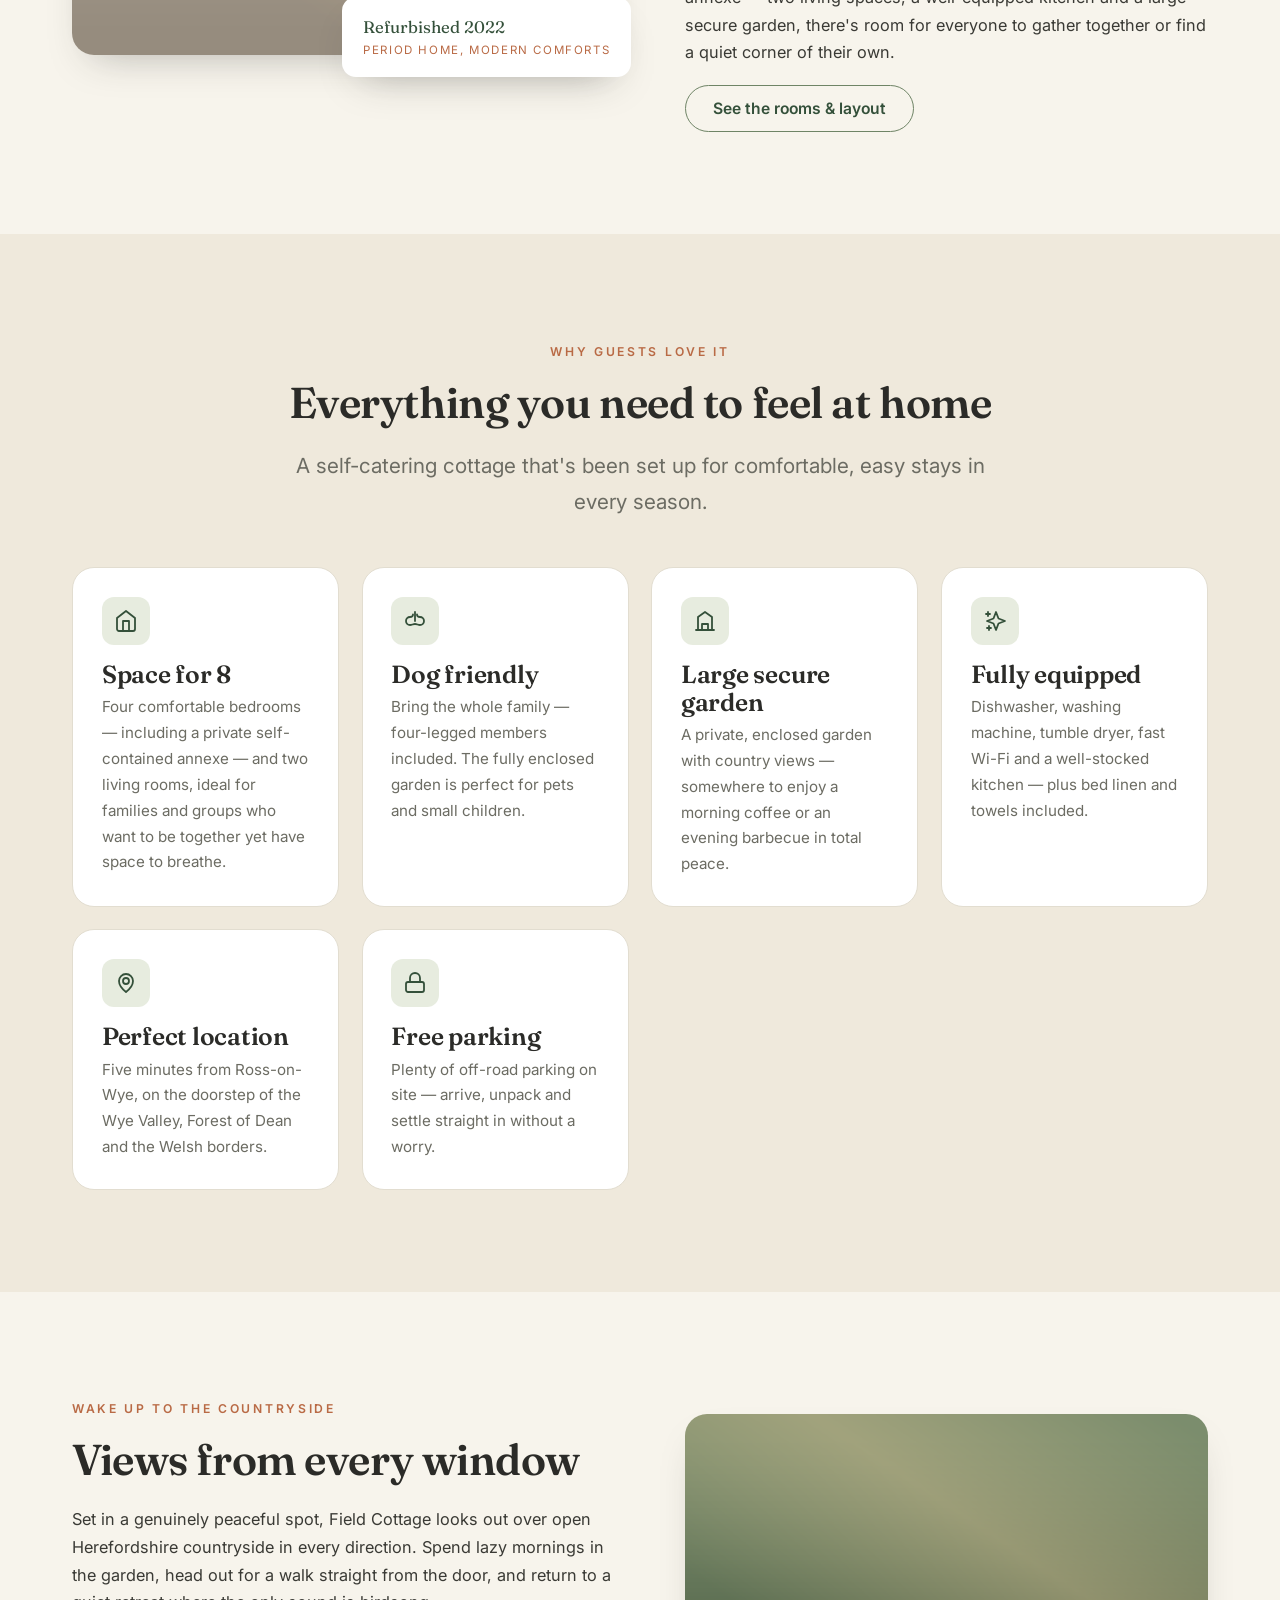
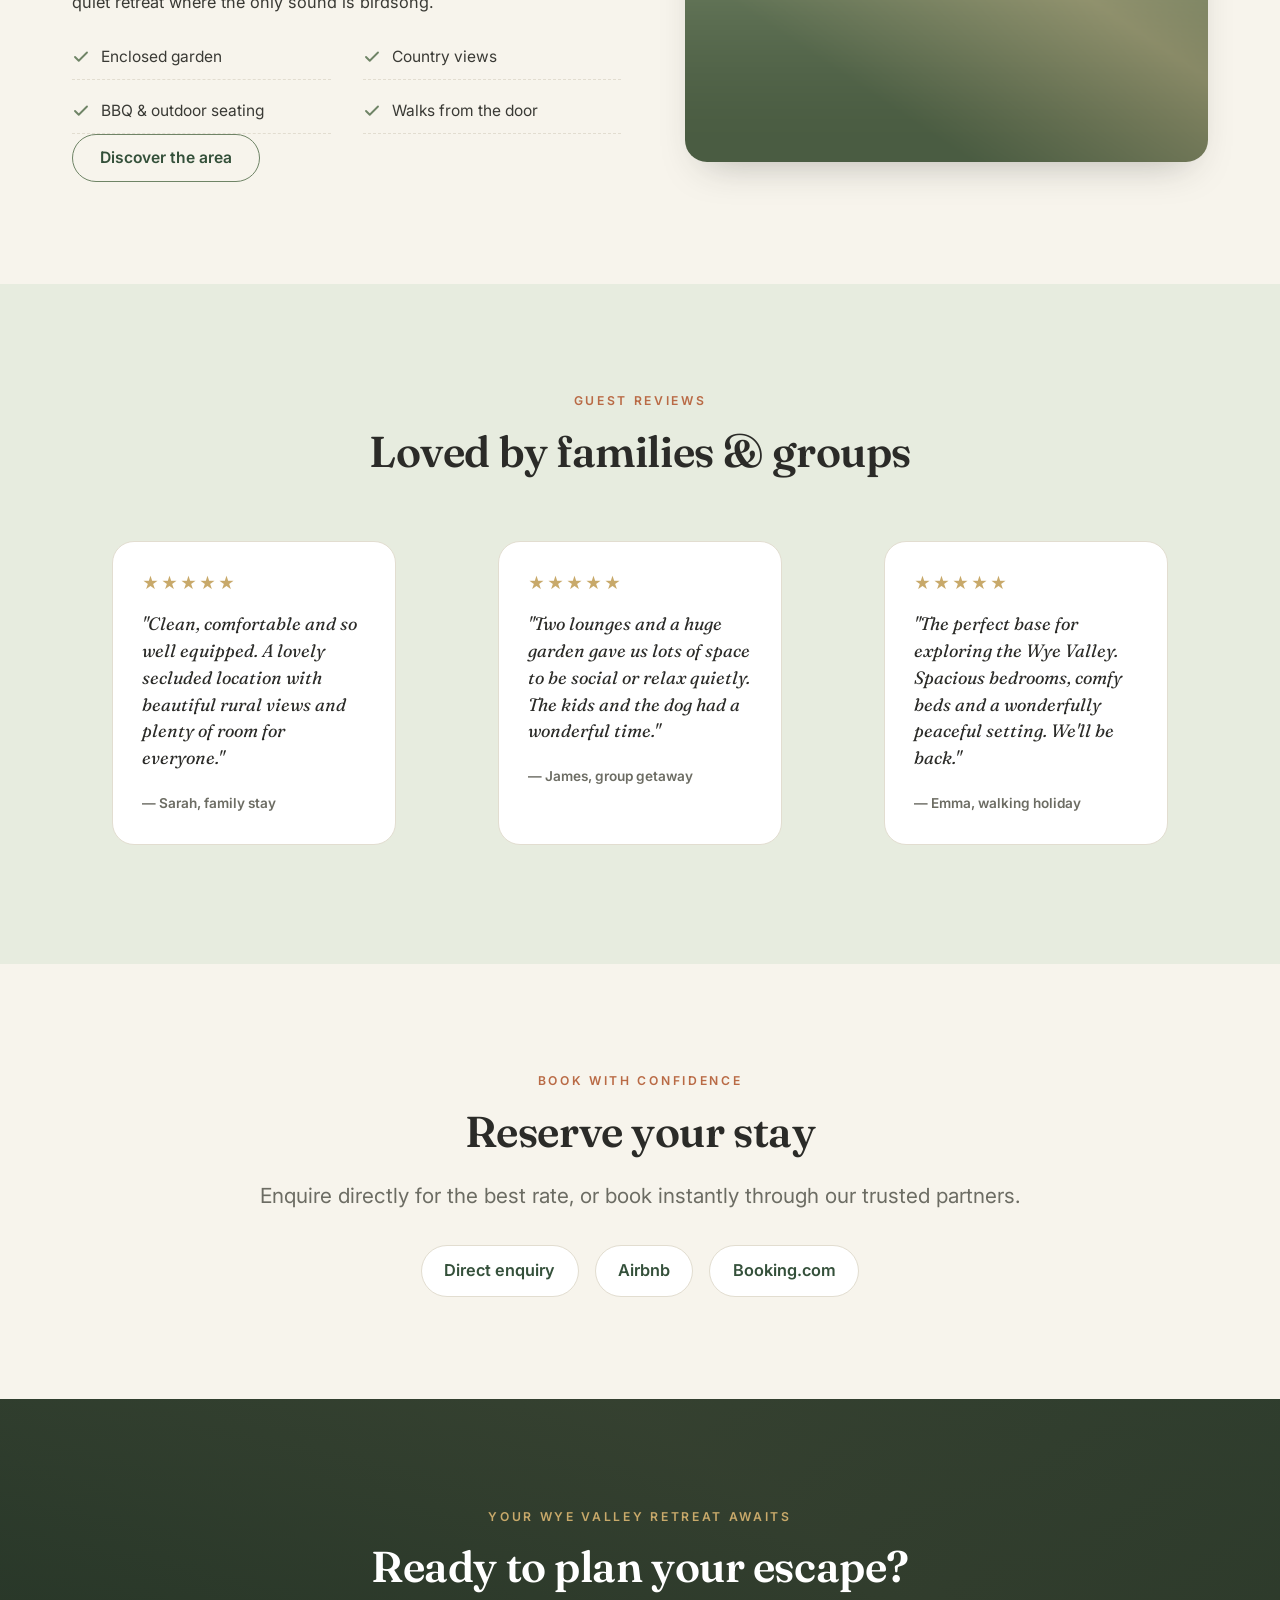
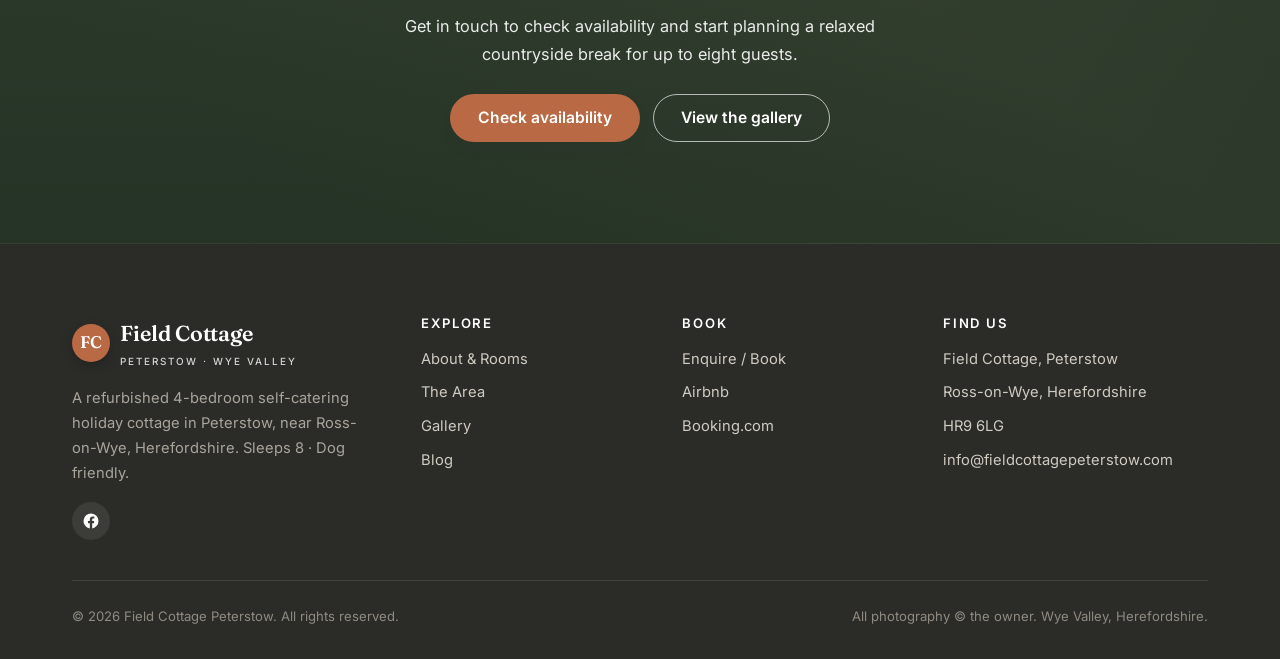
==== commit ab94158a: "Reframe 4th bedroom as self-contained annexe (sleeps 8 total) Keep the annexe as a feature while cap" ====
--- a/index.html
+++ b/index.html
@@ -63,7 +63,8 @@
       { "@type": "LocationFeatureSpecification", "name": "Dog friendly", "value": true },
       { "@type": "LocationFeatureSpecification", "name": "Large secure garden", "value": true },
       { "@type": "LocationFeatureSpecification", "name": "Free parking", "value": true },
-      { "@type": "LocationFeatureSpecification", "name": "Fully equipped kitchen", "value": true }
+      { "@type": "LocationFeatureSpecification", "name": "Fully equipped kitchen", "value": true },
+      { "@type": "LocationFeatureSpecification", "name": "Self-contained annexe", "value": true }
     ],
     "occupancy": { "@type": "QuantitativeValue", "maxValue": 8 }
   }
@@ -133,7 +134,7 @@
             <span class="eyebrow">Welcome to Field Cottage</span>
             <h2>Country comfort, thoughtfully restored</h2>
             <p>Originally built in 1850 and lovingly refurbished in 2022, Field Cottage blends period character with everything a modern family or group of friends needs for a relaxed getaway. Tucked away in the village of Peterstow on the edge of the Wye Valley Area of Outstanding Natural Beauty, it offers genuine peace and quiet — with the market town of Ross-on-Wye only a short drive away.</p>
-            <p>With four generous bedrooms, two living spaces, a well-equipped kitchen and a large secure garden, there's room for everyone to gather together or find a quiet corner of their own.</p>
+            <p>With four generous bedrooms — including a private self-contained annexe — two living spaces, a well-equipped kitchen and a large secure garden, there's room for everyone to gather together or find a quiet corner of their own.</p>
             <a class="btn btn-outline" href="/about.html">See the rooms &amp; layout</a>
           </div>
         </div>
@@ -154,7 +155,7 @@
               <svg width="24" height="24" viewBox="0 0 24 24" fill="none" stroke="currentColor" stroke-width="1.8" stroke-linecap="round" stroke-linejoin="round"><path d="M3 9l9-7 9 7v11a2 2 0 0 1-2 2H5a2 2 0 0 1-2-2z"/><path d="M9 22V12h6v10"/></svg>
             </div>
             <h3>Space for 8</h3>
-            <p>Four comfortable bedrooms and two living rooms — ideal for families and groups who want to be together yet have space to breathe.</p>
+            <p>Four comfortable bedrooms — including a private self-contained annexe — and two living rooms, ideal for families and groups who want to be together yet have space to breathe.</p>
           </div>
           <div class="card reveal">
             <div class="ico" aria-hidden="true">
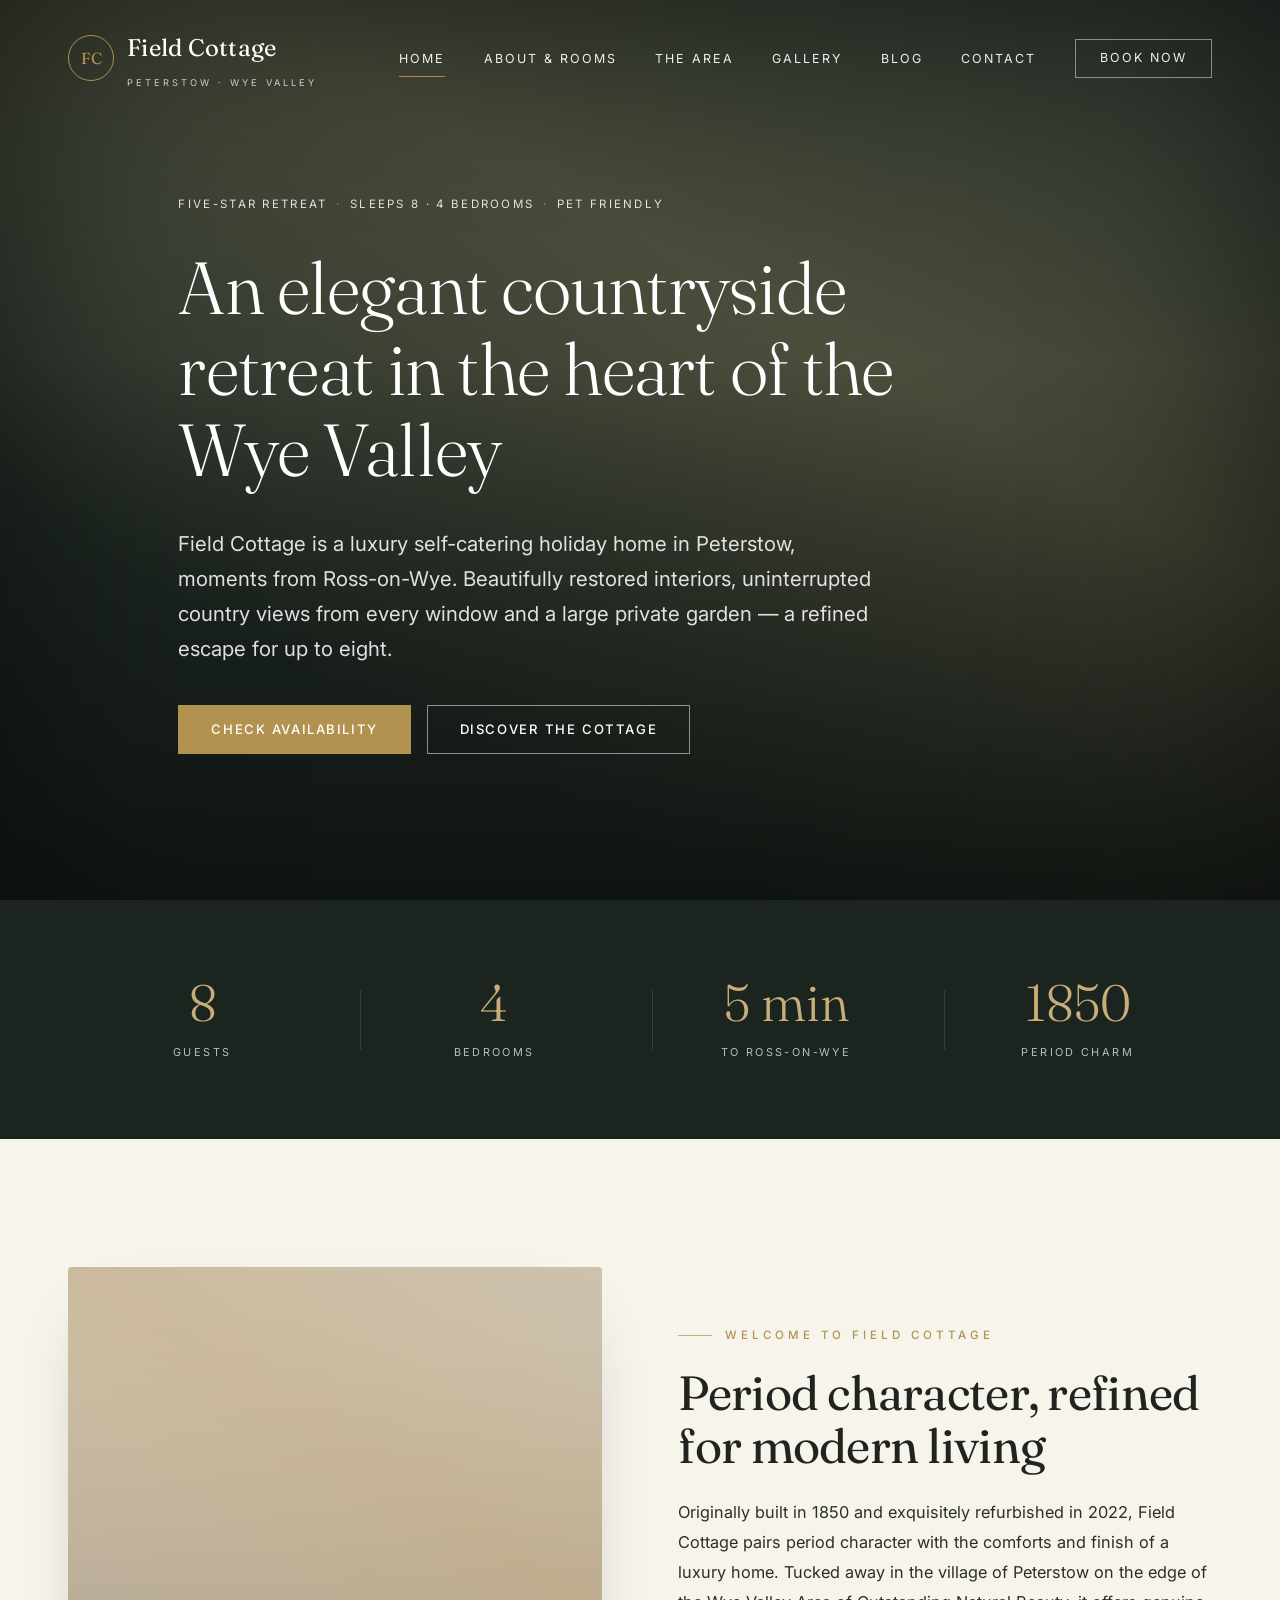
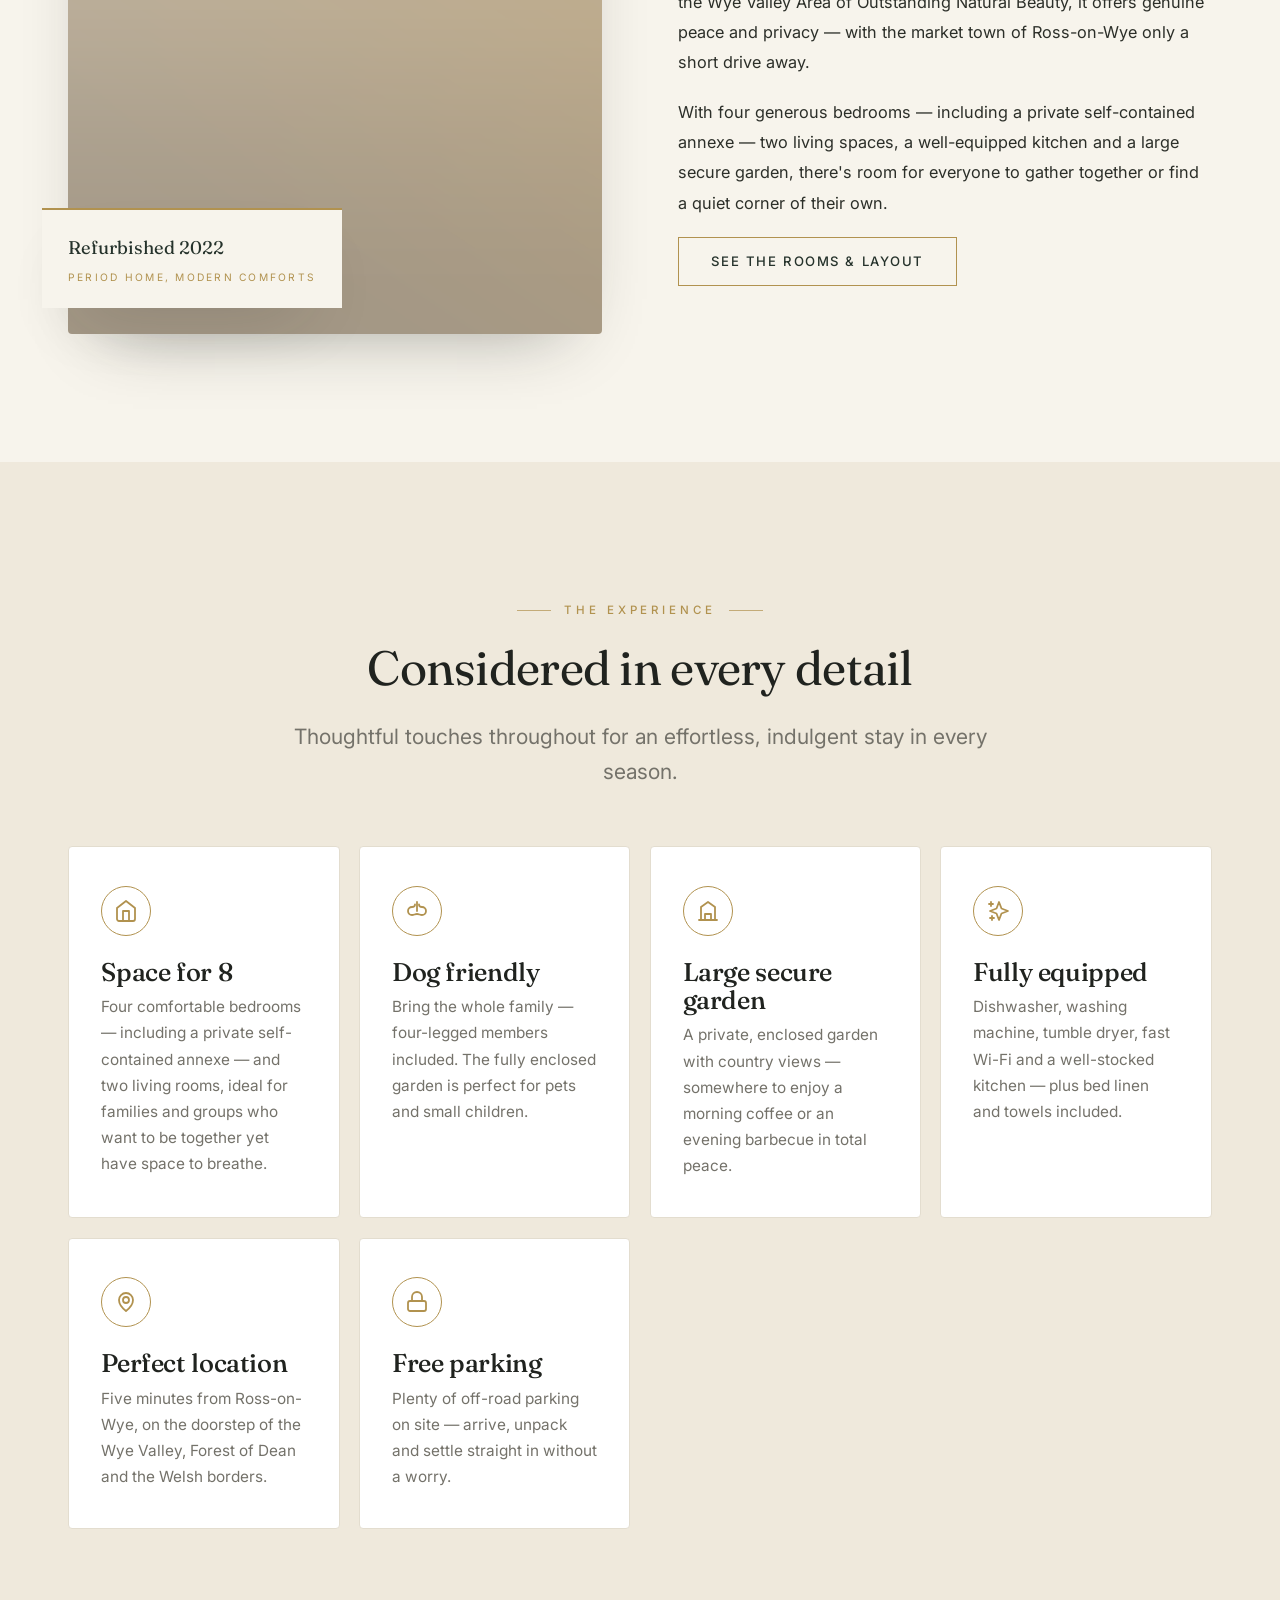
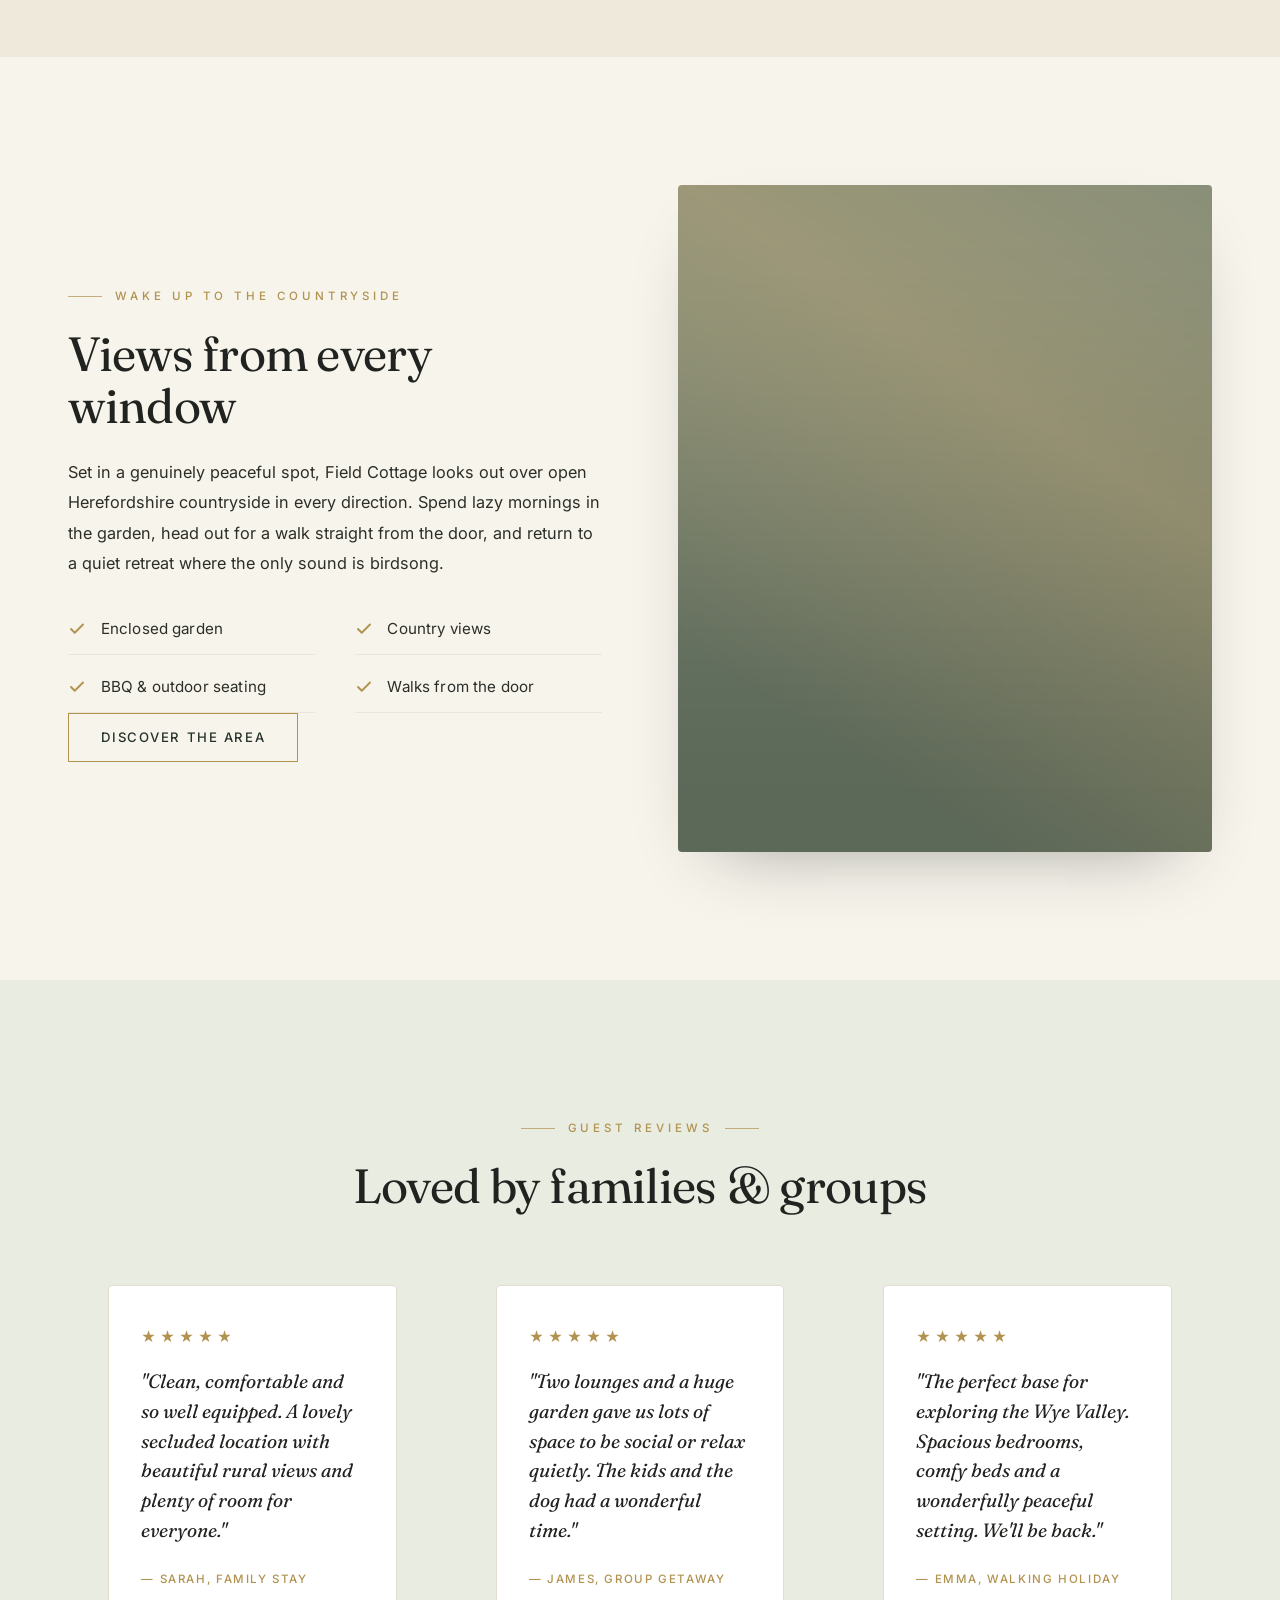
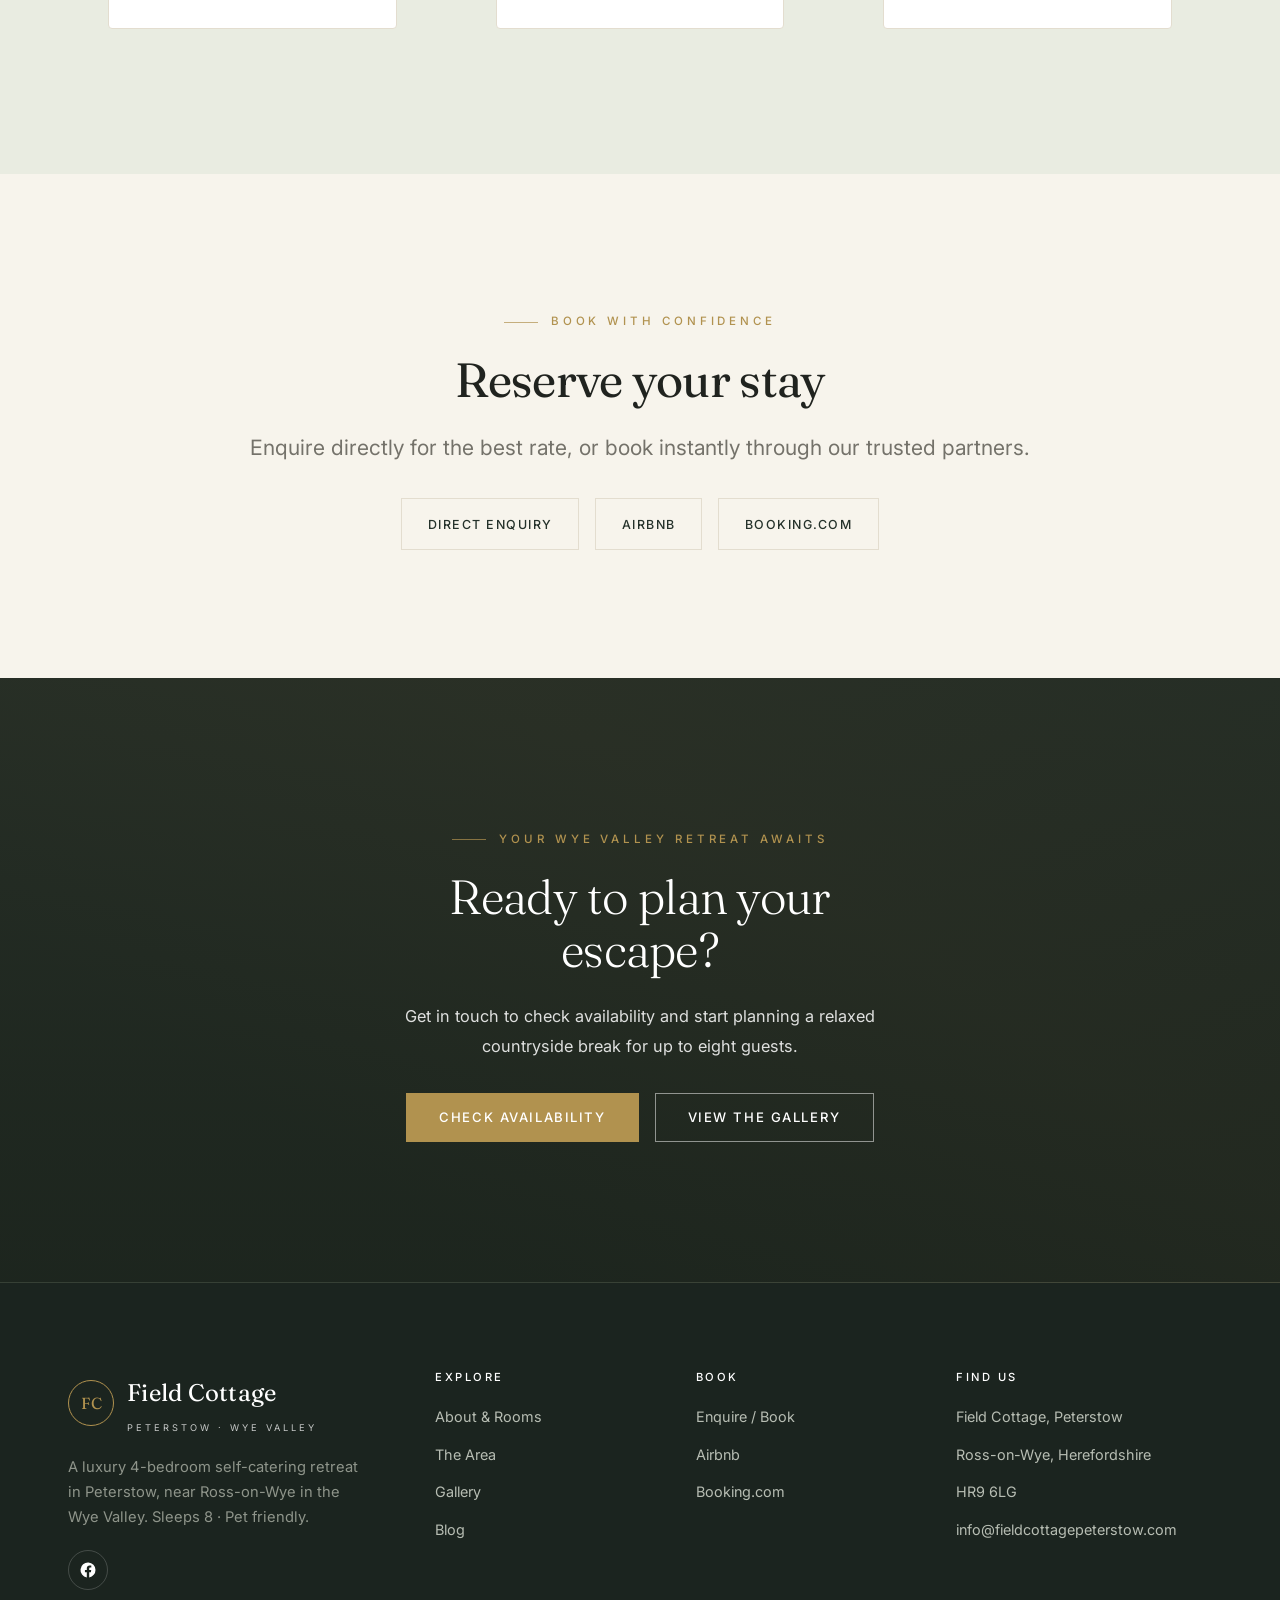
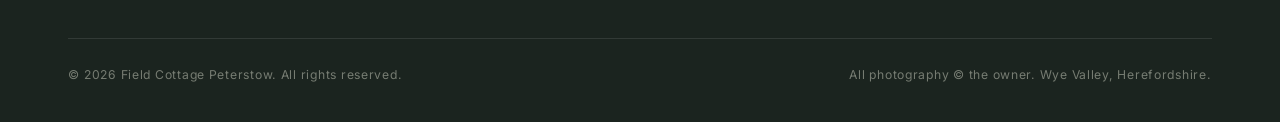
==== commit c7b873ed: "Redesign for a luxury aesthetic Elevate the whole site to a refined, editorial luxury feel: - Muted," ====
--- a/index.html
+++ b/index.html
@@ -3,11 +3,11 @@
 <head>
   <meta charset="UTF-8">
   <meta name="viewport" content="width=device-width, initial-scale=1.0">
-  <title>Field Cottage Peterstow | Wye Valley Holiday Cottage Sleeps 8, Ross-on-Wye</title>
-  <meta name="description" content="Field Cottage is a beautifully refurbished 4-bedroom self-catering holiday cottage in Peterstow, near Ross-on-Wye in the Wye Valley, Herefordshire. Sleeps 8, dog friendly, with a large secure garden and country views. Book your stay.">
+  <title>Field Cottage Peterstow | Luxury Wye Valley Holiday Cottage, Sleeps 8</title>
+  <meta name="description" content="Field Cottage is a luxury 4-bedroom self-catering holiday home in Peterstow, near Ross-on-Wye in the Wye Valley, Herefordshire. Sleeps 8, pet friendly, beautifully refurbished, with a large private garden and uninterrupted country views. Book your stay.">
   <link rel="canonical" href="https://www.fieldcottagepeterstow.com/">
   <meta name="robots" content="index, follow, max-image-preview:large">
-  <meta name="theme-color" content="#34503a">
+  <meta name="theme-color" content="#1b241f">
   <meta name="geo.region" content="GB-HEF">
   <meta name="geo.placename" content="Peterstow, Ross-on-Wye">
   <meta name="geo.position" content="51.9116;-2.6336">
@@ -16,25 +16,25 @@
   <!-- Open Graph -->
   <meta property="og:type" content="website">
   <meta property="og:site_name" content="Field Cottage Peterstow">
-  <meta property="og:title" content="Field Cottage Peterstow | Wye Valley Holiday Cottage Sleeps 8">
-  <meta property="og:description" content="A refurbished 4-bedroom self-catering holiday cottage near Ross-on-Wye. Sleeps 8, dog friendly, large secure garden and country views.">
+  <meta property="og:title" content="Field Cottage Peterstow | Luxury Wye Valley Holiday Cottage, Sleeps 8">
+  <meta property="og:description" content="A luxury 4-bedroom self-catering retreat near Ross-on-Wye. Sleeps 8, pet friendly, large private garden and uninterrupted country views.">
   <meta property="og:url" content="https://www.fieldcottagepeterstow.com/">
   <meta property="og:image" content="https://www.fieldcottagepeterstow.com/assets/images/og-image.png">
   <meta property="og:locale" content="en_GB">
   <meta name="twitter:card" content="summary_large_image">
-  <meta name="twitter:title" content="Field Cottage Peterstow | Wye Valley Holiday Cottage Sleeps 8">
-  <meta name="twitter:description" content="A refurbished 4-bedroom self-catering holiday cottage near Ross-on-Wye. Sleeps 8, dog friendly.">
+  <meta name="twitter:title" content="Field Cottage Peterstow | Luxury Wye Valley Holiday Cottage, Sleeps 8">
+  <meta name="twitter:description" content="A luxury 4-bedroom self-catering retreat near Ross-on-Wye. Sleeps 8, pet friendly.">
   <meta name="twitter:image" content="https://www.fieldcottagepeterstow.com/assets/images/og-image.png">
 
-  <link rel="icon" href="/favicon.svg" type="image/svg+xml">
-  <link rel="apple-touch-icon" href="/assets/images/og-image.png">
-  <link rel="manifest" href="/site.webmanifest">
+  <link rel="icon" href="./favicon.svg" type="image/svg+xml">
+  <link rel="apple-touch-icon" href="./assets/images/og-image.png">
+  <link rel="manifest" href="./site.webmanifest">
 
   <!-- fonts -->
   <link rel="preconnect" href="https://fonts.googleapis.com">
   <link rel="preconnect" href="https://fonts.gstatic.com" crossorigin>
-  <link href="https://fonts.googleapis.com/css2?family=Fraunces:opsz,wght@9..144,500;9..144,600&family=Inter:wght@400;500;600&display=swap" rel="stylesheet">
-  <link rel="stylesheet" href="/assets/css/styles.css">
+  <link href="https://fonts.googleapis.com/css2?family=Fraunces:ital,opsz,wght@0,9..144,300;0,9..144,400;0,9..144,500;0,9..144,600;1,9..144,400&family=Inter:wght@300;400;500;600&display=swap" rel="stylesheet">
+  <link rel="stylesheet" href="./assets/css/styles.css">
 
   <!-- Structured data: lodging business -->
   <script type="application/ld+json">
@@ -42,7 +42,7 @@
     "@context": "https://schema.org",
     "@type": ["LodgingBusiness", "VacationRental"],
     "name": "Field Cottage Peterstow",
-    "description": "A refurbished 4-bedroom self-catering holiday cottage in Peterstow near Ross-on-Wye, in the Wye Valley, Herefordshire. Sleeps 8, dog friendly, with a large secure garden and country views.",
+    "description": "A luxury 4-bedroom self-catering holiday home in Peterstow near Ross-on-Wye, in the Wye Valley, Herefordshire. Sleeps 8, pet friendly, with a large private garden and uninterrupted country views.",
     "url": "https://www.fieldcottagepeterstow.com/",
     "image": "https://www.fieldcottagepeterstow.com/assets/images/og-image.png",
     "telephone": "",
@@ -60,8 +60,8 @@
     "geo": { "@type": "GeoCoordinates", "latitude": 51.9116, "longitude": -2.6336 },
     "amenityFeature": [
       { "@type": "LocationFeatureSpecification", "name": "Free Wi-Fi", "value": true },
-      { "@type": "LocationFeatureSpecification", "name": "Dog friendly", "value": true },
-      { "@type": "LocationFeatureSpecification", "name": "Large secure garden", "value": true },
+      { "@type": "LocationFeatureSpecification", "name": "Pet friendly", "value": true },
+      { "@type": "LocationFeatureSpecification", "name": "Large private garden", "value": true },
       { "@type": "LocationFeatureSpecification", "name": "Free parking", "value": true },
       { "@type": "LocationFeatureSpecification", "name": "Fully equipped kitchen", "value": true },
       { "@type": "LocationFeatureSpecification", "name": "Self-contained annexe", "value": true }
@@ -73,18 +73,18 @@
 <body>
   <header class="site-header">
     <div class="container">
-      <a class="brand" href="/" aria-label="Field Cottage home">
+      <a class="brand" href="./" aria-label="Field Cottage home">
         <span class="mark">FC</span>
         <span>Field Cottage<small>Peterstow · Wye Valley</small></span>
       </a>
       <nav class="nav" aria-label="Primary">
-        <a href="/" aria-current="page">Home</a>
-        <a href="/about.html">About &amp; Rooms</a>
-        <a href="/area.html">The Area</a>
-        <a href="/gallery.html">Gallery</a>
-        <a href="/blog.html">Blog</a>
-        <a href="/contact.html">Contact</a>
-        <a class="btn btn-ghost nav-cta" href="/contact.html">Book Now</a>
+        <a href="./" aria-current="page">Home</a>
+        <a href="./about.html">About &amp; Rooms</a>
+        <a href="./area.html">The Area</a>
+        <a href="./gallery.html">Gallery</a>
+        <a href="./blog.html">Blog</a>
+        <a href="./contact.html">Contact</a>
+        <a class="btn btn-ghost nav-cta" href="./contact.html">Book Now</a>
       </nav>
       <button class="nav-toggle" aria-label="Menu" aria-expanded="false" aria-controls="primary-nav">
         <span></span><span></span><span></span>
@@ -97,15 +97,15 @@
     <section class="hero">
       <div class="container">
         <div class="hero-badges">
-          <span class="pill">★ 5-star guest reviews</span>
+          <span class="pill">Five-star retreat</span>
           <span class="pill">Sleeps 8 · 4 bedrooms</span>
-          <span class="pill">Dog friendly</span>
-        </div>
-        <h1>A peaceful country escape in the heart of the Wye Valley</h1>
-        <p class="lead">Field Cottage is a beautifully refurbished self-catering holiday home in Peterstow, just five minutes from Ross-on-Wye. Country views from every window, a large secure garden, and space for eight to unwind together.</p>
+          <span class="pill">Pet friendly</span>
+        </div>
+        <h1>An elegant countryside retreat in the heart of the Wye Valley</h1>
+        <p class="lead">Field Cottage is a luxury self-catering holiday home in Peterstow, moments from Ross-on-Wye. Beautifully restored interiors, uninterrupted country views from every window and a large private garden — a refined escape for up to eight.</p>
         <div class="hero-actions">
-          <a class="btn btn-primary" href="/contact.html">Check availability</a>
-          <a class="btn btn-ghost" href="/about.html">Explore the cottage</a>
+          <a class="btn btn-primary" href="./contact.html">Check availability</a>
+          <a class="btn btn-ghost" href="./about.html">Discover the cottage</a>
         </div>
       </div>
     </section>
@@ -127,15 +127,15 @@
       <div class="container">
         <div class="split">
           <div class="split-media reveal">
-            <img src="/assets/images/cottage-exterior.png" alt="The stone exterior of Field Cottage, a period country house in Peterstow, Herefordshire" width="1200" height="800" loading="lazy">
+            <img src="./assets/images/cottage-exterior.png" alt="The stone exterior of Field Cottage, a period country house in Peterstow, Herefordshire" width="1200" height="800" loading="lazy">
             <div class="float-card">Refurbished 2022<span>Period home, modern comforts</span></div>
           </div>
           <div class="reveal">
             <span class="eyebrow">Welcome to Field Cottage</span>
-            <h2>Country comfort, thoughtfully restored</h2>
-            <p>Originally built in 1850 and lovingly refurbished in 2022, Field Cottage blends period character with everything a modern family or group of friends needs for a relaxed getaway. Tucked away in the village of Peterstow on the edge of the Wye Valley Area of Outstanding Natural Beauty, it offers genuine peace and quiet — with the market town of Ross-on-Wye only a short drive away.</p>
+            <h2>Period character, refined for modern living</h2>
+            <p>Originally built in 1850 and exquisitely refurbished in 2022, Field Cottage pairs period character with the comforts and finish of a luxury home. Tucked away in the village of Peterstow on the edge of the Wye Valley Area of Outstanding Natural Beauty, it offers genuine peace and privacy — with the market town of Ross-on-Wye only a short drive away.</p>
             <p>With four generous bedrooms — including a private self-contained annexe — two living spaces, a well-equipped kitchen and a large secure garden, there's room for everyone to gather together or find a quiet corner of their own.</p>
-            <a class="btn btn-outline" href="/about.html">See the rooms &amp; layout</a>
+            <a class="btn btn-outline" href="./about.html">See the rooms &amp; layout</a>
           </div>
         </div>
       </div>
@@ -145,9 +145,9 @@
     <section class="bg-cream2">
       <div class="container">
         <div class="section-head text-center reveal">
-          <span class="eyebrow">Why guests love it</span>
-          <h2>Everything you need to feel at home</h2>
-          <p class="lead">A self-catering cottage that's been set up for comfortable, easy stays in every season.</p>
+          <span class="eyebrow">The experience</span>
+          <h2>Considered in every detail</h2>
+          <p class="lead">Thoughtful touches throughout for an effortless, indulgent stay in every season.</p>
         </div>
         <div class="cards">
           <div class="card reveal">
@@ -201,7 +201,7 @@
       <div class="container">
         <div class="split reverse">
           <div class="split-media reveal">
-            <img src="/assets/images/garden.png" alt="The large secure garden at Field Cottage with open countryside views" width="1200" height="800" loading="lazy">
+            <img src="./assets/images/garden.png" alt="The large secure garden at Field Cottage with open countryside views" width="1200" height="800" loading="lazy">
           </div>
           <div class="reveal">
             <span class="eyebrow">Wake up to the countryside</span>
@@ -213,7 +213,7 @@
               <li><svg width="18" height="18" viewBox="0 0 24 24" fill="none" stroke="currentColor" stroke-width="2.5" stroke-linecap="round" stroke-linejoin="round"><path d="M20 6 9 17l-5-5"/></svg> BBQ &amp; outdoor seating</li>
               <li><svg width="18" height="18" viewBox="0 0 24 24" fill="none" stroke="currentColor" stroke-width="2.5" stroke-linecap="round" stroke-linejoin="round"><path d="M20 6 9 17l-5-5"/></svg> Walks from the door</li>
             </ul>
-            <a class="btn btn-outline" href="/area.html">Discover the area</a>
+            <a class="btn btn-outline" href="./area.html">Discover the area</a>
           </div>
         </div>
       </div>
@@ -253,7 +253,7 @@
         <h2 class="reveal">Reserve your stay</h2>
         <p class="lead reveal" style="max-width:60ch;margin:0 auto 2rem;">Enquire directly for the best rate, or book instantly through our trusted partners.</p>
         <div class="partners reveal">
-          <a class="partner" href="/contact.html">Direct enquiry</a>
+          <a class="partner" href="./contact.html">Direct enquiry</a>
           <a class="partner" href="https://www.airbnb.com/rooms/605326398326075250" target="_blank" rel="noopener">Airbnb</a>
           <a class="partner" href="https://www.booking.com/hotel/gb/wye-valley-4-bedroom-cottage-with-large-garden.html" target="_blank" rel="noopener">Booking.com</a>
         </div>
@@ -267,8 +267,8 @@
         <h2 class="reveal">Ready to plan your escape?</h2>
         <p class="reveal">Get in touch to check availability and start planning a relaxed countryside break for up to eight guests.</p>
         <div class="cta-actions reveal">
-          <a class="btn btn-primary" href="/contact.html">Check availability</a>
-          <a class="btn btn-ghost" href="/gallery.html">View the gallery</a>
+          <a class="btn btn-primary" href="./contact.html">Check availability</a>
+          <a class="btn btn-ghost" href="./gallery.html">View the gallery</a>
         </div>
       </div>
     </section>
@@ -279,8 +279,8 @@
     <div class="container">
       <div class="footer-grid">
         <div class="footer-brand">
-          <a class="brand" href="/"><span class="mark">FC</span><span>Field Cottage<small>Peterstow · Wye Valley</small></span></a>
-          <p>A refurbished 4-bedroom self-catering holiday cottage in Peterstow, near Ross-on-Wye, Herefordshire. Sleeps 8 · Dog friendly.</p>
+          <a class="brand" href="./"><span class="mark">FC</span><span>Field Cottage<small>Peterstow · Wye Valley</small></span></a>
+          <p>A luxury 4-bedroom self-catering retreat in Peterstow, near Ross-on-Wye in the Wye Valley. Sleeps 8 · Pet friendly.</p>
           <div class="socials">
             <a href="https://www.facebook.com/fieldcottagehol/" target="_blank" rel="noopener" aria-label="Facebook">
               <svg width="18" height="18" viewBox="0 0 24 24" fill="currentColor"><path d="M22 12a10 10 0 1 0-11.6 9.9v-7H7.9V12h2.5V9.8c0-2.5 1.5-3.9 3.8-3.9 1.1 0 2.2.2 2.2.2v2.5h-1.2c-1.2 0-1.6.8-1.6 1.6V12h2.7l-.4 2.9h-2.3v7A10 10 0 0 0 22 12z"/></svg>
@@ -290,16 +290,16 @@
         <div>
           <h4>Explore</h4>
           <ul>
-            <li><a href="/about.html">About &amp; Rooms</a></li>
-            <li><a href="/area.html">The Area</a></li>
-            <li><a href="/gallery.html">Gallery</a></li>
-            <li><a href="/blog.html">Blog</a></li>
+            <li><a href="./about.html">About &amp; Rooms</a></li>
+            <li><a href="./area.html">The Area</a></li>
+            <li><a href="./gallery.html">Gallery</a></li>
+            <li><a href="./blog.html">Blog</a></li>
           </ul>
         </div>
         <div>
           <h4>Book</h4>
           <ul>
-            <li><a href="/contact.html">Enquire / Book</a></li>
+            <li><a href="./contact.html">Enquire / Book</a></li>
             <li><a href="https://www.airbnb.com/rooms/605326398326075250" target="_blank" rel="noopener">Airbnb</a></li>
             <li><a href="https://www.booking.com/hotel/gb/wye-valley-4-bedroom-cottage-with-large-garden.html" target="_blank" rel="noopener">Booking.com</a></li>
           </ul>
@@ -321,6 +321,6 @@
     </div>
   </footer>
 
-  <script src="/assets/js/main.js" defer></script>
+  <script src="./assets/js/main.js" defer></script>
 </body>
 </html>
--- a/assets/css/styles.css
+++ b/assets/css/styles.css
@@ -1,33 +1,43 @@
 /* =================================================================
-   Field Cottage — modern countryside design system
+   Field Cottage — luxury countryside retreat design system
+   Refined editorial aesthetic: muted palette, brushed gold accents,
+   elegant serif display, generous whitespace, hairline detailing.
    ================================================================= */
 
 :root {
-  /* palette */
-  --forest: #34503a;
-  --sage: #6f8466;
-  --sage-soft: #e7ecdf;
-  --cream: #f7f4ec;
+  /* palette — deep, warm, understated */
+  --forest: #25322b;        /* deep green-charcoal */
+  --forest-deep: #1b241f;
+  --sage: #7d8a72;
+  --sage-soft: #e9ece1;
+  --ivory: #f7f4ec;         /* page background */
+  --cream: #f8f5ee;
   --cream-2: #efe9dc;
-  --terra: #b96a45;
-  --terra-dark: #9a5436;
-  --charcoal: #2b2b28;
-  --ink: #3a3a35;
-  --muted: #6c6c63;
-  --line: #e2ddd0;
+  --stone: #e8e1d3;
+  --gold: #b1924f;          /* brushed brass */
+  --gold-soft: #c7ad77;
+  --gold-pale: #efe6d2;
+  --charcoal: #20231f;
+  --ink: #2c2f29;
+  --muted: #74726a;
+  --line: #e3ddcf;
+  --line-soft: #ece6d9;
   --white: #ffffff;
-  --gold: #c8a96a;
+
+  /* legacy accent names kept for compatibility, re-tuned to brass */
+  --terra: #b1924f;
+  --terra-dark: #957a3d;
 
   /* type */
   --serif: "Fraunces", "Cormorant Garamond", Georgia, "Times New Roman", serif;
   --sans: "Inter", -apple-system, BlinkMacSystemFont, "Segoe UI", Roboto, Helvetica, Arial, sans-serif;
 
   /* layout */
-  --max: 1200px;
-  --radius: 14px;
-  --radius-lg: 22px;
-  --shadow: 0 18px 40px -20px rgba(43, 43, 40, 0.35);
-  --shadow-sm: 0 8px 22px -14px rgba(43, 43, 40, 0.4);
+  --max: 1220px;
+  --radius: 4px;
+  --radius-lg: 6px;
+  --shadow: 0 30px 70px -40px rgba(28, 32, 26, 0.45);
+  --shadow-sm: 0 18px 44px -30px rgba(28, 32, 26, 0.4);
   --ease: cubic-bezier(0.22, 1, 0.36, 1);
 }
 
@@ -41,9 +51,10 @@
   margin: 0;
   font-family: var(--sans);
   color: var(--ink);
-  background: var(--cream);
-  line-height: 1.7;
+  background: var(--ivory);
+  line-height: 1.85;
   font-size: 1.02rem;
+  font-weight: 400;
   -webkit-font-smoothing: antialiased;
   text-rendering: optimizeLegibility;
   overflow-x: hidden;
@@ -51,311 +62,335 @@
 
 img { max-width: 100%; display: block; height: auto; }
 
-a { color: var(--terra-dark); text-decoration: none; transition: color .2s var(--ease); }
+a { color: var(--gold); text-decoration: none; transition: color .3s var(--ease); }
 a:hover { color: var(--forest); }
 
 h1, h2, h3, h4 {
   font-family: var(--serif);
   color: var(--charcoal);
-  line-height: 1.12;
-  font-weight: 600;
+  line-height: 1.1;
+  font-weight: 400;
   margin: 0 0 .5em;
-  letter-spacing: -0.01em;
-}
-
-h1 { font-size: clamp(2.3rem, 5.4vw, 4rem); }
-h2 { font-size: clamp(1.8rem, 3.6vw, 2.7rem); }
-h3 { font-size: clamp(1.25rem, 2vw, 1.55rem); }
-
-p { margin: 0 0 1.1em; }
-
-.container { width: 100%; max-width: var(--max); margin: 0 auto; padding: 0 clamp(1.1rem, 4vw, 2rem); }
-.container-narrow { max-width: 820px; }
-
-section { padding: clamp(3.5rem, 8vw, 6.5rem) 0; }
-
+  letter-spacing: -0.015em;
+  font-optical-sizing: auto;
+}
+
+h1 { font-size: clamp(2.6rem, 6vw, 4.6rem); font-weight: 400; }
+h2 { font-size: clamp(2rem, 4vw, 3rem); }
+h3 { font-size: clamp(1.3rem, 2.1vw, 1.6rem); font-weight: 500; }
+
+p { margin: 0 0 1.2em; }
+
+.container { width: 100%; max-width: var(--max); margin: 0 auto; padding: 0 clamp(1.2rem, 5vw, 2.4rem); }
+.container-narrow { max-width: 800px; }
+
+section { padding: clamp(4.5rem, 10vw, 9rem) 0; }
+
+/* refined section eyebrow with hairline accent */
 .eyebrow {
   font-family: var(--sans);
   text-transform: uppercase;
-  letter-spacing: .22em;
-  font-size: .76rem;
-  font-weight: 600;
-  color: var(--terra);
-  margin: 0 0 1rem;
-  display: inline-block;
-}
-
-.lead { font-size: clamp(1.08rem, 1.8vw, 1.3rem); color: var(--muted); }
+  letter-spacing: .34em;
+  font-size: .72rem;
+  font-weight: 500;
+  color: var(--gold);
+  margin: 0 0 1.3rem;
+  display: inline-flex;
+  align-items: center;
+  gap: .8rem;
+}
+.eyebrow::before { content: ""; width: 34px; height: 1px; background: var(--gold); opacity: .7; }
+.text-center .eyebrow, .section-head.text-center .eyebrow { justify-content: center; }
+.section-head.text-center .eyebrow::after { content: ""; width: 34px; height: 1px; background: var(--gold); opacity: .7; }
+
+.lead { font-size: clamp(1.1rem, 1.7vw, 1.32rem); color: var(--muted); line-height: 1.7; font-weight: 400; }
 
 .text-center { text-align: center; }
-.section-head { max-width: 720px; margin: 0 auto 3rem; }
+.section-head { max-width: 720px; margin: 0 auto 3.5rem; }
 .section-head.text-center { text-align: center; }
 
 /* ---------- buttons ---------- */
 .btn {
   display: inline-flex;
   align-items: center;
-  gap: .55rem;
+  gap: .6rem;
   font-family: var(--sans);
-  font-weight: 600;
-  font-size: .98rem;
-  padding: .92rem 1.7rem;
-  border-radius: 999px;
-  border: 1.5px solid transparent;
+  font-weight: 500;
+  font-size: .82rem;
+  letter-spacing: .12em;
+  text-transform: uppercase;
+  padding: 1.05rem 2rem;
+  border-radius: 0;
+  border: 1px solid transparent;
   cursor: pointer;
-  transition: transform .25s var(--ease), background .25s var(--ease), color .25s var(--ease), box-shadow .25s var(--ease);
+  transition: background .35s var(--ease), color .35s var(--ease), border-color .35s var(--ease), transform .35s var(--ease);
   line-height: 1;
 }
-.btn:hover { transform: translateY(-2px); }
-.btn-primary { background: var(--terra); color: #fff; box-shadow: var(--shadow-sm); }
-.btn-primary:hover { background: var(--terra-dark); color: #fff; }
+.btn-primary { background: var(--gold); color: #fff; }
+.btn-primary:hover { background: var(--forest); color: #fff; }
 .btn-dark { background: var(--forest); color: #fff; }
-.btn-dark:hover { background: #283d2d; color: #fff; }
-.btn-ghost { background: transparent; border-color: rgba(255,255,255,.65); color: #fff; }
-.btn-ghost:hover { background: rgba(255,255,255,.14); color: #fff; }
-.btn-outline { background: transparent; border-color: var(--sage); color: var(--forest); }
-.btn-outline:hover { background: var(--sage); color: #fff; }
+.btn-dark:hover { background: var(--forest-deep); color: #fff; }
+.btn-ghost { background: transparent; border-color: rgba(255,255,255,.5); color: #fff; }
+.btn-ghost:hover { background: #fff; border-color: #fff; color: var(--forest); }
+.btn-outline { background: transparent; border-color: var(--gold); color: var(--forest); }
+.btn-outline:hover { background: var(--gold); color: #fff; }
 
 /* ---------- header / nav ---------- */
 .site-header {
   position: fixed;
   inset: 0 0 auto 0;
   z-index: 100;
-  transition: background .35s var(--ease), box-shadow .35s var(--ease), padding .35s var(--ease);
-  padding: 1.15rem 0;
+  transition: background .45s var(--ease), box-shadow .45s var(--ease), padding .45s var(--ease);
+  padding: 1.6rem 0;
 }
 .site-header .container { display: flex; align-items: center; justify-content: space-between; gap: 1rem; }
-.brand { display: flex; align-items: center; gap: .65rem; font-family: var(--serif); font-size: 1.35rem; font-weight: 600; color: #fff; letter-spacing: -.01em; }
+.brand { display: flex; align-items: center; gap: .8rem; font-family: var(--serif); font-size: 1.5rem; font-weight: 400; color: #fff; letter-spacing: .01em; }
 .brand .mark {
-  width: 38px; height: 38px; border-radius: 50%;
-  background: var(--terra); color: #fff;
-  display: grid; place-items: center; font-size: 1.05rem; flex: none;
-  box-shadow: 0 4px 14px -4px rgba(0,0,0,.4);
-}
-.brand small { display: block; font-family: var(--sans); font-size: .62rem; letter-spacing: .2em; text-transform: uppercase; opacity: .8; font-weight: 500; }
-
-.nav { display: flex; align-items: center; gap: 2rem; }
-.nav a { color: #fff; font-weight: 500; font-size: .96rem; position: relative; }
-.nav a::after { content: ""; position: absolute; left: 0; bottom: -6px; height: 2px; width: 0; background: var(--gold); transition: width .25s var(--ease); }
+  width: 46px; height: 46px; border-radius: 50%;
+  background: transparent; color: var(--gold);
+  border: 1px solid var(--gold);
+  display: grid; place-items: center; font-size: 1rem; flex: none;
+  font-family: var(--serif); letter-spacing: .02em;
+  transition: color .45s var(--ease), border-color .45s var(--ease);
+}
+.brand small { display: block; font-family: var(--sans); font-size: .58rem; letter-spacing: .32em; text-transform: uppercase; opacity: .75; font-weight: 400; margin-top: .25rem; }
+
+.nav { display: flex; align-items: center; gap: 2.4rem; }
+.nav a { color: #fff; font-weight: 400; font-size: .78rem; text-transform: uppercase; letter-spacing: .16em; position: relative; opacity: .92; }
+.nav a::after { content: ""; position: absolute; left: 0; bottom: -7px; height: 1px; width: 0; background: var(--gold); transition: width .35s var(--ease); }
 .nav a:hover::after, .nav a[aria-current="page"]::after { width: 100%; }
-.nav a:hover { color: #fff; }
+.nav a:hover { color: #fff; opacity: 1; }
 
 /* scrolled state */
-.site-header.scrolled { background: rgba(247,244,236,.94); backdrop-filter: blur(10px); box-shadow: 0 1px 0 var(--line); padding: .7rem 0; }
+.site-header.scrolled { background: rgba(247,244,236,.96); backdrop-filter: blur(12px); box-shadow: 0 1px 0 var(--line); padding: 1rem 0; }
 .site-header.scrolled .brand,
 .site-header.scrolled .nav a { color: var(--charcoal); }
-.site-header.scrolled .nav a:hover { color: var(--terra-dark); }
+.site-header.scrolled .nav a:hover { color: var(--gold); }
 .site-header.scrolled .nav-toggle span { background: var(--charcoal); }
 
 /* solid header variant for interior pages without hero image */
-.site-header.solid { position: sticky; background: var(--forest); }
-
-.nav-cta { padding: .6rem 1.2rem; font-size: .9rem; }
-.site-header.scrolled .btn-ghost { border-color: var(--sage); color: var(--forest); }
-.site-header.scrolled .btn-ghost:hover { background: var(--sage); color: #fff; }
-
-.nav-toggle { display: none; flex-direction: column; gap: 5px; background: none; border: 0; cursor: pointer; padding: 8px; z-index: 110; }
-.nav-toggle span { width: 26px; height: 2px; background: #fff; border-radius: 2px; transition: .3s var(--ease); }
+.site-header.solid { position: sticky; background: var(--forest-deep); }
+
+.nav-cta { padding: .75rem 1.5rem; font-size: .72rem; }
+.site-header.scrolled .btn-ghost { border-color: var(--gold); color: var(--forest); }
+.site-header.scrolled .btn-ghost:hover { background: var(--gold); color: #fff; }
+
+.nav-toggle { display: none; flex-direction: column; gap: 6px; background: none; border: 0; cursor: pointer; padding: 8px; z-index: 110; }
+.nav-toggle span { width: 26px; height: 1.5px; background: #fff; border-radius: 2px; transition: .3s var(--ease); }
 
 /* ---------- hero ---------- */
 .hero {
   position: relative;
-  min-height: 92vh;
+  min-height: 100vh;
   display: flex;
-  align-items: flex-end;
+  align-items: center;
   color: #fff;
-  padding-bottom: clamp(3rem, 7vw, 6rem);
-  background: var(--forest);
+  padding: 7rem 0 4rem;
+  background: var(--forest-deep);
 }
 .hero::before {
   content: ""; position: absolute; inset: 0;
-  background-image: linear-gradient(180deg, rgba(20,30,22,.25) 0%, rgba(20,30,22,.15) 35%, rgba(20,30,22,.78) 100%), url("../images/hero.png");
+  background-image: linear-gradient(180deg, rgba(18,24,20,.5) 0%, rgba(18,24,20,.32) 40%, rgba(18,24,20,.82) 100%), url("../images/hero.png");
   background-size: cover; background-position: center;
 }
-.hero > .container { position: relative; z-index: 1; }
-.hero h1 { color: #fff; max-width: 16ch; }
-.hero .lead { color: rgba(255,255,255,.9); max-width: 52ch; }
-.hero-badges { display: flex; flex-wrap: wrap; gap: .6rem; margin-bottom: 1.4rem; }
-.pill { display: inline-flex; align-items: center; gap: .4rem; background: rgba(255,255,255,.16); border: 1px solid rgba(255,255,255,.25); backdrop-filter: blur(4px); padding: .4rem .85rem; border-radius: 999px; font-size: .82rem; font-weight: 500; }
-.hero-actions { display: flex; flex-wrap: wrap; gap: .8rem; margin-top: 1.8rem; }
+.hero::after { content: ""; position: absolute; inset: 0; box-shadow: inset 0 0 220px rgba(0,0,0,.5); pointer-events: none; }
+.hero > .container { position: relative; z-index: 1; max-width: 1000px; }
+.hero h1 { color: #fff; max-width: 18ch; font-weight: 300; letter-spacing: -0.01em; }
+.hero .lead { color: rgba(255,255,255,.86); max-width: 54ch; font-size: clamp(1.1rem, 1.6vw, 1.32rem); }
+.hero-badges { display: flex; flex-wrap: wrap; gap: 1.4rem; margin-bottom: 2rem; align-items: center; }
+.pill { display: inline-flex; align-items: center; gap: .5rem; background: transparent; border: 0; padding: 0; border-radius: 0; font-size: .72rem; font-weight: 400; text-transform: uppercase; letter-spacing: .2em; color: rgba(255,255,255,.85); position: relative; }
+.pill + .pill::before { content: "·"; position: absolute; left: -.85rem; color: var(--gold); }
+.hero-actions { display: flex; flex-wrap: wrap; gap: 1rem; margin-top: 2.4rem; }
 
 /* page hero (interior) */
 .page-hero {
-  position: relative; color: #fff; padding: clamp(8rem, 16vw, 11rem) 0 clamp(3rem, 7vw, 5rem); background: var(--forest);
-}
-.page-hero::before { content: ""; position: absolute; inset: 0; background-image: linear-gradient(180deg, rgba(20,30,22,.45), rgba(20,30,22,.7)); background-size: cover; background-position: center; }
-.page-hero[data-bg]::before { background-image: linear-gradient(180deg, rgba(20,30,22,.4), rgba(20,30,22,.72)), var(--hero-img); }
+  position: relative; color: #fff; padding: clamp(9rem, 18vw, 13rem) 0 clamp(3.5rem, 8vw, 6rem); background: var(--forest-deep);
+}
+.page-hero::before { content: ""; position: absolute; inset: 0; background-image: linear-gradient(180deg, rgba(18,24,20,.5), rgba(18,24,20,.75)); background-size: cover; background-position: center; }
+.page-hero[data-bg]::before { background-image: linear-gradient(180deg, rgba(18,24,20,.45), rgba(18,24,20,.74)), var(--hero-img); }
 .page-hero > .container { position: relative; z-index: 1; }
-.page-hero h1 { color: #fff; margin-bottom: .4rem; }
-.page-hero p { color: rgba(255,255,255,.88); max-width: 60ch; margin: 0; }
-.breadcrumbs { font-size: .82rem; letter-spacing: .03em; margin-bottom: 1rem; color: rgba(255,255,255,.8); }
-.breadcrumbs a { color: rgba(255,255,255,.8); }
-.breadcrumbs a:hover { color: #fff; }
+.page-hero h1 { color: #fff; margin-bottom: .5rem; font-weight: 300; }
+.page-hero p { color: rgba(255,255,255,.85); max-width: 60ch; margin: 0; font-size: 1.1rem; }
+.breadcrumbs { font-size: .72rem; letter-spacing: .18em; text-transform: uppercase; margin-bottom: 1.4rem; color: rgba(255,255,255,.7); }
+.breadcrumbs a { color: rgba(255,255,255,.7); }
+.breadcrumbs a:hover { color: var(--gold-soft); }
 
 /* ---------- stat strip ---------- */
-.stats { background: var(--forest); color: #fff; }
+.stats { background: var(--forest-deep); color: #fff; padding: clamp(3.5rem, 6vw, 5rem) 0; }
 .stats .grid { display: grid; grid-template-columns: repeat(4, 1fr); gap: 1.5rem; text-align: center; }
-.stat .num { font-family: var(--serif); font-size: clamp(2rem, 4vw, 2.9rem); color: var(--gold); line-height: 1; }
-.stat .label { font-size: .82rem; text-transform: uppercase; letter-spacing: .14em; opacity: .85; margin-top: .5rem; }
+.stat { position: relative; }
+.stat + .stat::before { content: ""; position: absolute; left: 0; top: 15%; height: 70%; width: 1px; background: rgba(255,255,255,.12); }
+.stat .num { font-family: var(--serif); font-size: clamp(2.2rem, 4vw, 3.2rem); color: var(--gold-soft); line-height: 1; font-weight: 300; }
+.stat .label { font-size: .68rem; text-transform: uppercase; letter-spacing: .22em; opacity: .7; margin-top: .9rem; }
 
 /* ---------- feature split ---------- */
-.split { display: grid; grid-template-columns: 1.05fr 1fr; gap: clamp(2rem, 5vw, 4.5rem); align-items: center; }
+.split { display: grid; grid-template-columns: 1fr 1fr; gap: clamp(2.5rem, 6vw, 5.5rem); align-items: center; }
 .split.reverse .split-media { order: 2; }
-.split-media img { border-radius: var(--radius-lg); box-shadow: var(--shadow); width: 100%; aspect-ratio: 3/2; object-fit: cover; }
+.split-media img { border-radius: var(--radius); box-shadow: var(--shadow); width: 100%; aspect-ratio: 4/5; object-fit: cover; }
 .split-media { position: relative; }
-.float-card { position: absolute; bottom: -22px; right: -10px; background: #fff; padding: 1rem 1.3rem; border-radius: var(--radius); box-shadow: var(--shadow); font-family: var(--serif); font-size: 1.05rem; color: var(--forest); }
-.float-card span { display: block; font-family: var(--sans); font-size: .72rem; text-transform: uppercase; letter-spacing: .14em; color: var(--terra); }
+.float-card { position: absolute; bottom: 26px; left: -26px; background: var(--ivory); padding: 1.3rem 1.6rem; box-shadow: var(--shadow); font-family: var(--serif); font-size: 1.15rem; color: var(--forest); border-top: 2px solid var(--gold); }
+.float-card span { display: block; font-family: var(--sans); font-size: .64rem; text-transform: uppercase; letter-spacing: .22em; color: var(--gold); margin-top: .2rem; }
 
 /* ---------- feature cards ---------- */
-.cards { display: grid; grid-template-columns: repeat(auto-fit, minmax(240px, 1fr)); gap: 1.4rem; }
+.cards { display: grid; grid-template-columns: repeat(auto-fit, minmax(250px, 1fr)); gap: 1.2rem; }
 .card {
-  background: #fff; border: 1px solid var(--line); border-radius: var(--radius-lg);
-  padding: 1.8rem; transition: transform .3s var(--ease), box-shadow .3s var(--ease);
-}
-.card:hover { transform: translateY(-4px); box-shadow: var(--shadow); }
-.card .ico { width: 48px; height: 48px; border-radius: 12px; background: var(--sage-soft); color: var(--forest); display: grid; place-items: center; margin-bottom: 1rem; }
-.card h3 { margin-bottom: .35rem; }
-.card p { margin: 0; color: var(--muted); font-size: .95rem; }
+  background: var(--white); border: 1px solid var(--line); border-radius: var(--radius);
+  padding: 2.4rem 2rem; transition: transform .4s var(--ease), box-shadow .4s var(--ease), border-color .4s var(--ease);
+}
+.card:hover { transform: translateY(-5px); box-shadow: var(--shadow); border-color: var(--gold-soft); }
+.card .ico { width: 50px; height: 50px; border-radius: 50%; background: transparent; border: 1px solid var(--gold); color: var(--gold); display: grid; place-items: center; margin-bottom: 1.4rem; }
+.card h3 { margin-bottom: .5rem; font-weight: 500; }
+.card p { margin: 0; color: var(--muted); font-size: .96rem; line-height: 1.7; }
 
 /* alt background */
 .bg-cream2 { background: var(--cream-2); }
 .bg-sage { background: var(--sage-soft); }
-.bg-white { background: #fff; }
+.bg-white { background: var(--white); }
 
 /* ---------- amenities list ---------- */
-.amenities { display: grid; grid-template-columns: repeat(auto-fit, minmax(210px, 1fr)); gap: .6rem 2rem; list-style: none; padding: 0; margin: 0; }
-.amenities li { display: flex; align-items: center; gap: .7rem; padding: .55rem 0; border-bottom: 1px dashed var(--line); font-size: .97rem; }
-.amenities li svg { color: var(--sage); flex: none; }
+.amenities { display: grid; grid-template-columns: repeat(auto-fit, minmax(210px, 1fr)); gap: .4rem 2.5rem; list-style: none; padding: 0; margin: 1.6rem 0 0; }
+.amenities li { display: flex; align-items: center; gap: .9rem; padding: .7rem 0; border-bottom: 1px solid var(--line-soft); font-size: .95rem; letter-spacing: .01em; }
+.amenities li svg { color: var(--gold); flex: none; }
 
 /* ---------- rooms ---------- */
-.room { display: grid; grid-template-columns: 1fr 1fr; gap: 2.5rem; align-items: center; margin-bottom: 3rem; }
+.room { display: grid; grid-template-columns: 1fr 1fr; gap: clamp(2rem, 5vw, 4rem); align-items: center; margin-bottom: clamp(3rem, 6vw, 5rem); }
 .room:nth-child(even) .room-media { order: 2; }
-.room-media img { border-radius: var(--radius-lg); box-shadow: var(--shadow-sm); aspect-ratio: 3/2; object-fit: cover; width: 100%; }
-.room h3 { margin-bottom: .3rem; }
-.room .room-meta { color: var(--terra); font-weight: 600; font-size: .88rem; letter-spacing: .04em; text-transform: uppercase; margin-bottom: .8rem; }
+.room-media img { border-radius: var(--radius); box-shadow: var(--shadow-sm); aspect-ratio: 4/3; object-fit: cover; width: 100%; }
+.room h3 { margin-bottom: .4rem; font-size: clamp(1.5rem, 2.4vw, 1.9rem); font-weight: 400; }
+.room .room-meta { color: var(--gold); font-weight: 500; font-size: .72rem; letter-spacing: .2em; text-transform: uppercase; margin-bottom: 1rem; }
 
 /* ---------- gallery ---------- */
-.gallery-grid { display: grid; grid-template-columns: repeat(3, 1fr); gap: 1rem; grid-auto-rows: 230px; }
+.gallery-grid { display: grid; grid-template-columns: repeat(3, 1fr); gap: .9rem; grid-auto-rows: 250px; }
 .gallery-grid a { overflow: hidden; border-radius: var(--radius); display: block; position: relative; }
-.gallery-grid img { width: 100%; height: 100%; object-fit: cover; transition: transform .6s var(--ease); }
-.gallery-grid a:hover img { transform: scale(1.06); }
+.gallery-grid a::after { content: ""; position: absolute; inset: 0; background: linear-gradient(180deg, transparent 55%, rgba(20,26,21,.35)); opacity: 0; transition: opacity .4s var(--ease); }
+.gallery-grid a:hover::after { opacity: 1; }
+.gallery-grid img { width: 100%; height: 100%; object-fit: cover; transition: transform .9s var(--ease); }
+.gallery-grid a:hover img { transform: scale(1.07); }
 .gallery-grid .wide { grid-column: span 2; }
 .gallery-grid .tall { grid-row: span 2; }
 
 /* lightbox */
-.lightbox { position: fixed; inset: 0; background: rgba(20,24,20,.92); display: none; align-items: center; justify-content: center; z-index: 200; padding: 2rem; }
+.lightbox { position: fixed; inset: 0; background: rgba(16,20,16,.95); display: none; align-items: center; justify-content: center; z-index: 200; padding: 2rem; }
 .lightbox.open { display: flex; }
-.lightbox img { max-width: 92vw; max-height: 86vh; border-radius: 10px; box-shadow: 0 30px 80px rgba(0,0,0,.5); }
-.lightbox button { position: absolute; background: rgba(255,255,255,.14); border: 0; color: #fff; width: 50px; height: 50px; border-radius: 50%; font-size: 1.4rem; cursor: pointer; transition: background .2s; }
-.lightbox button:hover { background: rgba(255,255,255,.28); }
-.lb-close { top: 1.4rem; right: 1.4rem; }
-.lb-prev { left: 1.4rem; top: 50%; transform: translateY(-50%); }
-.lb-next { right: 1.4rem; top: 50%; transform: translateY(-50%); }
+.lightbox img { max-width: 92vw; max-height: 86vh; border-radius: var(--radius); box-shadow: 0 40px 90px rgba(0,0,0,.6); }
+.lightbox button { position: absolute; background: transparent; border: 1px solid rgba(255,255,255,.35); color: #fff; width: 52px; height: 52px; border-radius: 50%; font-size: 1.3rem; cursor: pointer; transition: background .25s, border-color .25s; }
+.lightbox button:hover { background: var(--gold); border-color: var(--gold); }
+.lb-close { top: 1.6rem; right: 1.6rem; }
+.lb-prev { left: 1.6rem; top: 50%; transform: translateY(-50%); }
+.lb-next { right: 1.6rem; top: 50%; transform: translateY(-50%); }
 
 /* ---------- testimonials ---------- */
-.quotes { display: grid; grid-template-columns: repeat(auto-fit, minmax(280px, 1fr)); gap: 1.4rem; }
-.quote { background: #fff; border: 1px solid var(--line); border-radius: var(--radius-lg); padding: 1.8rem; }
-.quote .stars { color: var(--gold); letter-spacing: 2px; margin-bottom: .8rem; }
-.quote p { font-family: var(--serif); font-size: 1.12rem; color: var(--charcoal); font-style: italic; line-height: 1.5; }
-.quote .who { font-family: var(--sans); font-style: normal; font-size: .85rem; color: var(--muted); margin: .6rem 0 0; font-weight: 600; }
+.quotes { display: grid; grid-template-columns: repeat(auto-fit, minmax(290px, 1fr)); gap: 1.2rem; }
+.quote { background: var(--white); border: 1px solid var(--line); border-radius: var(--radius); padding: 2.4rem 2rem; }
+.quote .stars { color: var(--gold); letter-spacing: 4px; margin-bottom: 1rem; font-size: .9rem; }
+.quote p { font-family: var(--serif); font-size: 1.2rem; color: var(--charcoal); font-style: italic; line-height: 1.55; font-weight: 400; }
+.quote .who { font-family: var(--sans); font-style: normal; font-size: .72rem; letter-spacing: .14em; text-transform: uppercase; color: var(--gold); margin: 1.2rem 0 0; font-weight: 500; }
 
 /* ---------- cta band ---------- */
-.cta-band { position: relative; color: #fff; text-align: center; background: var(--forest); }
-.cta-band::before { content: ""; position: absolute; inset: 0; background-image: linear-gradient(rgba(30,44,32,.82), rgba(30,44,32,.86)), url("../images/garden.png"); background-size: cover; background-position: center; }
+.cta-band { position: relative; color: #fff; text-align: center; background: var(--forest-deep); padding: clamp(5rem, 11vw, 9rem) 0; }
+.cta-band::before { content: ""; position: absolute; inset: 0; background-image: linear-gradient(rgba(20,28,22,.84), rgba(20,28,22,.88)), url("../images/garden.png"); background-size: cover; background-position: center; }
 .cta-band > .container { position: relative; z-index: 1; }
-.cta-band h2 { color: #fff; }
-.cta-band p { color: rgba(255,255,255,.9); max-width: 56ch; margin-inline: auto; }
-.cta-actions { display: flex; gap: .8rem; justify-content: center; flex-wrap: wrap; margin-top: 1.6rem; }
+.cta-band h2 { color: #fff; font-weight: 300; max-width: 18ch; margin-inline: auto; }
+.cta-band p { color: rgba(255,255,255,.85); max-width: 56ch; margin-inline: auto; }
+.cta-actions { display: flex; gap: 1rem; justify-content: center; flex-wrap: wrap; margin-top: 2rem; }
 
 /* ---------- booking partners ---------- */
 .partners { display: flex; flex-wrap: wrap; gap: 1rem; justify-content: center; align-items: center; }
-.partner { background: #fff; border: 1px solid var(--line); border-radius: 999px; padding: .7rem 1.4rem; font-weight: 600; color: var(--forest); display: inline-flex; gap: .5rem; align-items: center; }
+.partner { background: transparent; border: 1px solid var(--line); border-radius: 0; padding: .85rem 1.6rem; font-weight: 500; font-size: .78rem; letter-spacing: .12em; text-transform: uppercase; color: var(--forest); display: inline-flex; gap: .5rem; align-items: center; transition: border-color .3s var(--ease), color .3s var(--ease); }
+.partner:hover { border-color: var(--gold); color: var(--gold); }
 
 /* ---------- blog ---------- */
-.post-grid { display: grid; grid-template-columns: repeat(auto-fill, minmax(310px, 1fr)); gap: 1.8rem; }
-.post-card { background: #fff; border: 1px solid var(--line); border-radius: var(--radius-lg); overflow: hidden; display: flex; flex-direction: column; transition: transform .3s var(--ease), box-shadow .3s var(--ease); }
-.post-card:hover { transform: translateY(-4px); box-shadow: var(--shadow); }
+.post-grid { display: grid; grid-template-columns: repeat(auto-fill, minmax(320px, 1fr)); gap: 2rem; }
+.post-card { background: var(--white); border: 1px solid var(--line); border-radius: var(--radius); overflow: hidden; display: flex; flex-direction: column; transition: transform .4s var(--ease), box-shadow .4s var(--ease); }
+.post-card:hover { transform: translateY(-5px); box-shadow: var(--shadow); }
 .post-card img { aspect-ratio: 16/10; object-fit: cover; width: 100%; }
-.post-card .body { padding: 1.4rem 1.5rem 1.6rem; display: flex; flex-direction: column; flex: 1; }
-.post-card .tag { font-size: .72rem; letter-spacing: .14em; text-transform: uppercase; color: var(--terra); font-weight: 600; }
-.post-card h3 { margin: .5rem 0 .5rem; font-size: 1.3rem; }
-.post-card p { color: var(--muted); font-size: .94rem; margin-bottom: 1rem; }
-.post-card .meta { margin-top: auto; font-size: .8rem; color: var(--muted); display: flex; gap: .6rem; align-items: center; }
-.read-more { font-weight: 600; color: var(--terra-dark); font-size: .9rem; }
+.post-card .body { padding: 1.8rem 1.8rem 2rem; display: flex; flex-direction: column; flex: 1; }
+.post-card .tag { font-size: .66rem; letter-spacing: .2em; text-transform: uppercase; color: var(--gold); font-weight: 500; }
+.post-card h3 { margin: .7rem 0 .6rem; font-size: 1.4rem; font-weight: 400; line-height: 1.25; }
+.post-card p { color: var(--muted); font-size: .95rem; margin-bottom: 1.2rem; }
+.post-card .meta { margin-top: auto; font-size: .72rem; letter-spacing: .1em; text-transform: uppercase; color: var(--muted); display: flex; gap: .6rem; align-items: center; }
+.read-more { font-weight: 500; color: var(--gold); font-size: .72rem; letter-spacing: .14em; text-transform: uppercase; }
 
 /* article */
-.article { max-width: 760px; margin: 0 auto; }
-.article img { border-radius: var(--radius); margin: 2rem 0; box-shadow: var(--shadow-sm); }
-.article h2 { margin-top: 2.2rem; }
-.article h3 { margin-top: 1.6rem; }
-.article ul, .article ol { margin: 0 0 1.2rem; padding-left: 1.3rem; }
-.article li { margin-bottom: .4rem; }
-.article blockquote { border-left: 4px solid var(--sage); margin: 1.8rem 0; padding: .4rem 0 .4rem 1.4rem; font-family: var(--serif); font-style: italic; font-size: 1.2rem; color: var(--forest); }
-.post-meta { color: var(--muted); font-size: .88rem; margin-bottom: 1.5rem; display: flex; gap: .8rem; flex-wrap: wrap; align-items: center; }
-.post-meta .tag { background: var(--sage-soft); color: var(--forest); padding: .25rem .7rem; border-radius: 999px; font-weight: 600; font-size: .76rem; }
+.article { max-width: 740px; margin: 0 auto; }
+.article p, .article li { font-size: 1.08rem; line-height: 1.85; }
+.article img { border-radius: var(--radius); margin: 2.4rem 0; box-shadow: var(--shadow-sm); }
+.article h2 { margin-top: 2.6rem; font-weight: 400; }
+.article h3 { margin-top: 1.8rem; }
+.article ul, .article ol { margin: 0 0 1.3rem; padding-left: 1.3rem; }
+.article li { margin-bottom: .5rem; }
+.article blockquote { border-left: 2px solid var(--gold); margin: 2.2rem 0; padding: .6rem 0 .6rem 1.8rem; font-family: var(--serif); font-style: italic; font-size: 1.4rem; line-height: 1.5; color: var(--forest); }
+.post-meta { color: var(--muted); font-size: .72rem; letter-spacing: .12em; text-transform: uppercase; margin-bottom: 1.5rem; display: flex; gap: 1rem; flex-wrap: wrap; align-items: center; }
+.post-meta .tag { background: transparent; border: 1px solid var(--gold); color: var(--gold); padding: .3rem .9rem; border-radius: 0; font-weight: 500; font-size: .66rem; }
 
 /* ---------- contact ---------- */
-.contact-grid { display: grid; grid-template-columns: 1fr 1fr; gap: clamp(2rem, 5vw, 4rem); align-items: start; }
+.contact-grid { display: grid; grid-template-columns: 1fr 1fr; gap: clamp(2.5rem, 6vw, 4.5rem); align-items: start; }
 .info-list { list-style: none; padding: 0; margin: 0 0 1.5rem; }
-.info-list li { display: flex; gap: 1rem; align-items: flex-start; padding: 1rem 0; border-bottom: 1px solid var(--line); }
-.info-list .ico { width: 42px; height: 42px; border-radius: 10px; background: var(--sage-soft); color: var(--forest); display: grid; place-items: center; flex: none; }
-.info-list strong { display: block; font-family: var(--serif); font-size: 1.05rem; }
+.info-list li { display: flex; gap: 1.2rem; align-items: flex-start; padding: 1.3rem 0; border-bottom: 1px solid var(--line); }
+.info-list .ico { width: 46px; height: 46px; border-radius: 50%; background: transparent; border: 1px solid var(--gold); color: var(--gold); display: grid; place-items: center; flex: none; }
+.info-list strong { display: block; font-family: var(--serif); font-size: 1.15rem; font-weight: 400; margin-bottom: .15rem; }
 .info-list a, .info-list span { color: var(--muted); }
 
-form .field { margin-bottom: 1.1rem; }
-form label { display: block; font-weight: 600; font-size: .9rem; margin-bottom: .4rem; color: var(--ink); }
+form .field { margin-bottom: 1.2rem; }
+form label { display: block; font-weight: 500; font-size: .72rem; letter-spacing: .12em; text-transform: uppercase; margin-bottom: .5rem; color: var(--ink); }
 form input, form textarea, form select {
-  width: 100%; padding: .85rem 1rem; border: 1.5px solid var(--line); border-radius: 10px;
-  font-family: var(--sans); font-size: 1rem; background: #fff; color: var(--ink); transition: border-color .2s;
-}
-form input:focus, form textarea:focus, form select:focus { outline: none; border-color: var(--sage); }
-.form-row { display: grid; grid-template-columns: 1fr 1fr; gap: 1.1rem; }
+  width: 100%; padding: .95rem 1.1rem; border: 1px solid var(--line); border-radius: 0;
+  font-family: var(--sans); font-size: 1rem; background: var(--white); color: var(--ink); transition: border-color .25s;
+}
+form input:focus, form textarea:focus, form select:focus { outline: none; border-color: var(--gold); }
+.form-row { display: grid; grid-template-columns: 1fr 1fr; gap: 1.2rem; }
+.card form, .contact-grid .card { border-top: 2px solid var(--gold); }
 
 /* ---------- footer ---------- */
-.site-footer { background: var(--charcoal); color: #cfcbc0; padding: clamp(3rem, 6vw, 4.5rem) 0 2rem; font-size: .92rem; }
-.footer-grid { display: grid; grid-template-columns: 1.4fr 1fr 1fr 1.2fr; gap: 2.5rem; margin-bottom: 2.5rem; }
-.site-footer h4 { color: #fff; font-family: var(--sans); font-size: .82rem; text-transform: uppercase; letter-spacing: .14em; margin-bottom: 1rem; }
-.site-footer a { color: #cfcbc0; }
-.site-footer a:hover { color: #fff; }
-.site-footer ul { list-style: none; padding: 0; margin: 0; display: grid; gap: .55rem; }
-.footer-brand .brand { color: #fff; margin-bottom: 1rem; }
-.footer-brand p { color: #a9a59b; max-width: 34ch; }
-.socials { display: flex; gap: .7rem; margin-top: 1rem; }
-.socials a { width: 38px; height: 38px; border-radius: 50%; background: rgba(255,255,255,.08); display: grid; place-items: center; color: #fff; }
-.socials a:hover { background: var(--terra); }
-.footer-bottom { border-top: 1px solid rgba(255,255,255,.1); padding-top: 1.5rem; display: flex; justify-content: space-between; gap: 1rem; flex-wrap: wrap; color: #8f8b81; font-size: .82rem; }
+.site-footer { background: var(--forest-deep); color: #b7bdb3; padding: clamp(4rem, 7vw, 5.5rem) 0 2.2rem; font-size: .92rem; }
+.footer-grid { display: grid; grid-template-columns: 1.5fr 1fr 1fr 1.2fr; gap: 3rem; margin-bottom: 3rem; }
+.site-footer h4 { color: #fff; font-family: var(--sans); font-size: .7rem; text-transform: uppercase; letter-spacing: .22em; margin-bottom: 1.3rem; font-weight: 500; }
+.site-footer a { color: #b7bdb3; }
+.site-footer a:hover { color: var(--gold-soft); }
+.site-footer ul { list-style: none; padding: 0; margin: 0; display: grid; gap: .7rem; font-size: .9rem; }
+.footer-brand .brand { color: #fff; margin-bottom: 1.2rem; }
+.footer-brand p { color: #8e948a; max-width: 34ch; line-height: 1.7; }
+.socials { display: flex; gap: .7rem; margin-top: 1.2rem; }
+.socials a { width: 40px; height: 40px; border-radius: 50%; border: 1px solid rgba(255,255,255,.18); display: grid; place-items: center; color: #fff; transition: background .3s, border-color .3s; }
+.socials a:hover { background: var(--gold); border-color: var(--gold); }
+.footer-bottom { border-top: 1px solid rgba(255,255,255,.1); padding-top: 1.6rem; display: flex; justify-content: space-between; gap: 1rem; flex-wrap: wrap; color: #767c72; font-size: .76rem; letter-spacing: .06em; }
 
 /* ---------- reveal animation ---------- */
-.reveal { opacity: 0; transform: translateY(26px); transition: opacity .7s var(--ease), transform .7s var(--ease); }
+.reveal { opacity: 0; transform: translateY(30px); transition: opacity .9s var(--ease), transform .9s var(--ease); }
 .reveal.in { opacity: 1; transform: none; }
 
 /* ---------- notice ---------- */
-.notice { background: #fff7e9; border: 1px solid #e8d9b5; color: #7a5a1e; padding: .8rem 1.1rem; border-radius: 10px; font-size: .9rem; }
+.notice { background: var(--gold-pale); border: 1px solid #e3d4ad; color: #6f5a2a; padding: .9rem 1.2rem; border-radius: 0; font-size: .9rem; border-left: 2px solid var(--gold); }
 
 /* ---------- responsive ---------- */
 @media (max-width: 900px) {
-  .nav { position: fixed; inset: 0 0 0 auto; width: min(82vw, 340px); background: var(--forest); flex-direction: column; align-items: flex-start; justify-content: center; gap: 1.6rem; padding: 2.5rem; transform: translateX(100%); transition: transform .4s var(--ease); box-shadow: -20px 0 60px -30px rgba(0,0,0,.6); }
+  .nav { position: fixed; inset: 0 0 0 auto; width: min(82vw, 360px); background: var(--forest-deep); flex-direction: column; align-items: flex-start; justify-content: center; gap: 1.8rem; padding: 3rem; transform: translateX(100%); transition: transform .5s var(--ease); box-shadow: -30px 0 80px -40px rgba(0,0,0,.7); }
   .nav.open { transform: translateX(0); }
-  .nav a { color: #fff; font-size: 1.15rem; }
+  .nav a { color: #fff; font-size: .95rem; }
   .site-header.scrolled .nav a { color: #fff; }
   .nav-toggle { display: flex; }
-  .nav-toggle.open span:nth-child(1) { transform: translateY(7px) rotate(45deg); }
+  .nav-toggle.open span:nth-child(1) { transform: translateY(7.5px) rotate(45deg); }
   .nav-toggle.open span:nth-child(2) { opacity: 0; }
-  .nav-toggle.open span:nth-child(3) { transform: translateY(-7px) rotate(-45deg); }
+  .nav-toggle.open span:nth-child(3) { transform: translateY(-7.5px) rotate(-45deg); }
   .split, .room, .contact-grid { grid-template-columns: 1fr; }
   .split.reverse .split-media, .room:nth-child(even) .room-media { order: 0; }
-  .stats .grid { grid-template-columns: 1fr 1fr; gap: 2rem 1rem; }
-  .footer-grid { grid-template-columns: 1fr 1fr; gap: 2rem; }
-  .gallery-grid { grid-auto-rows: 180px; }
+  .split-media img { aspect-ratio: 3/2; }
+  .float-card { left: 16px; bottom: 16px; }
+  .stats .grid { grid-template-columns: 1fr 1fr; gap: 2.5rem 1rem; }
+  .stat:nth-child(3)::before, .stat + .stat::before { display: none; }
+  .footer-grid { grid-template-columns: 1fr 1fr; gap: 2.5rem; }
+  .gallery-grid { grid-auto-rows: 190px; }
 }
 
 @media (max-width: 560px) {
   .form-row { grid-template-columns: 1fr; }
-  .gallery-grid { grid-template-columns: 1fr 1fr; grid-auto-rows: 150px; }
+  .gallery-grid { grid-template-columns: 1fr 1fr; grid-auto-rows: 160px; gap: .6rem; }
   .gallery-grid .wide { grid-column: span 2; }
   .footer-grid { grid-template-columns: 1fr; }
   .footer-bottom { flex-direction: column; }
-  .hero { min-height: 88vh; }
+  .hero { min-height: 92vh; }
+  .btn { width: 100%; justify-content: center; }
+  .hero-actions .btn, .cta-actions .btn { width: auto; }
 }
 
 @media (prefers-reduced-motion: reduce) {
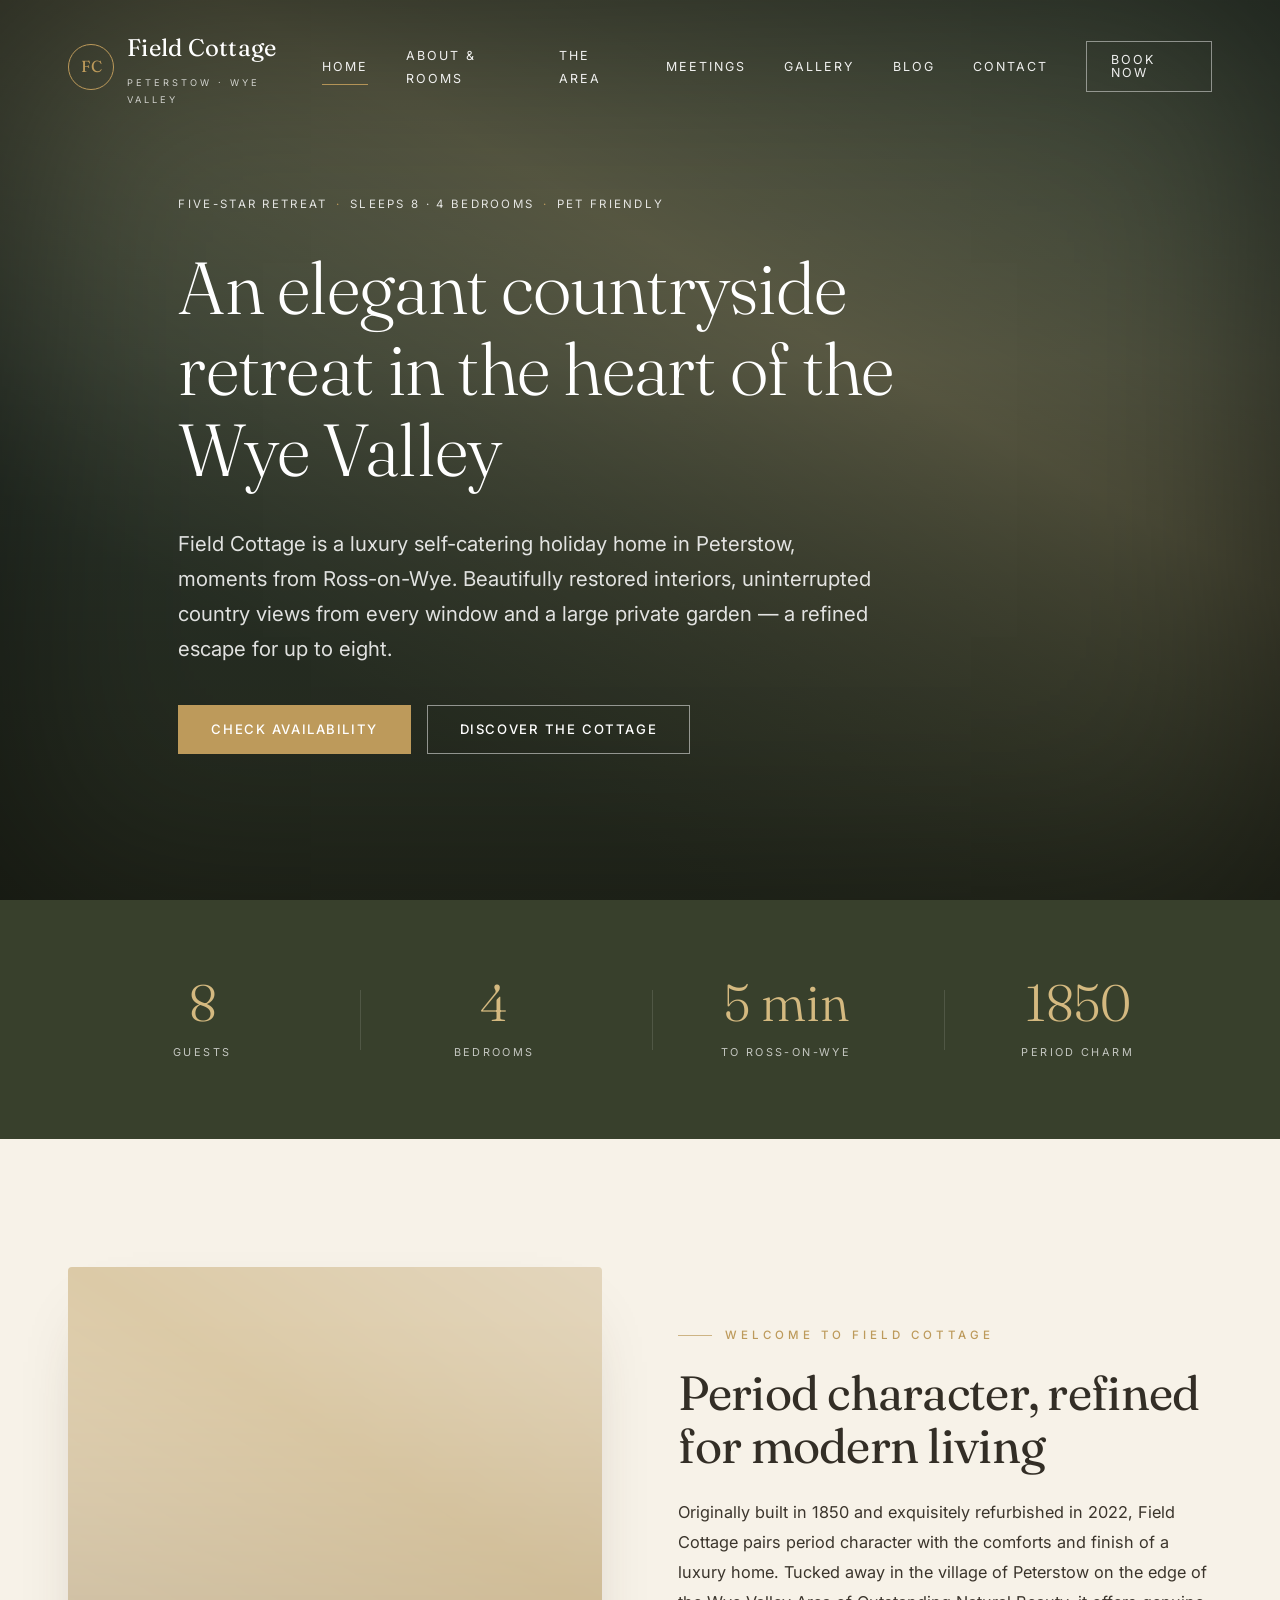
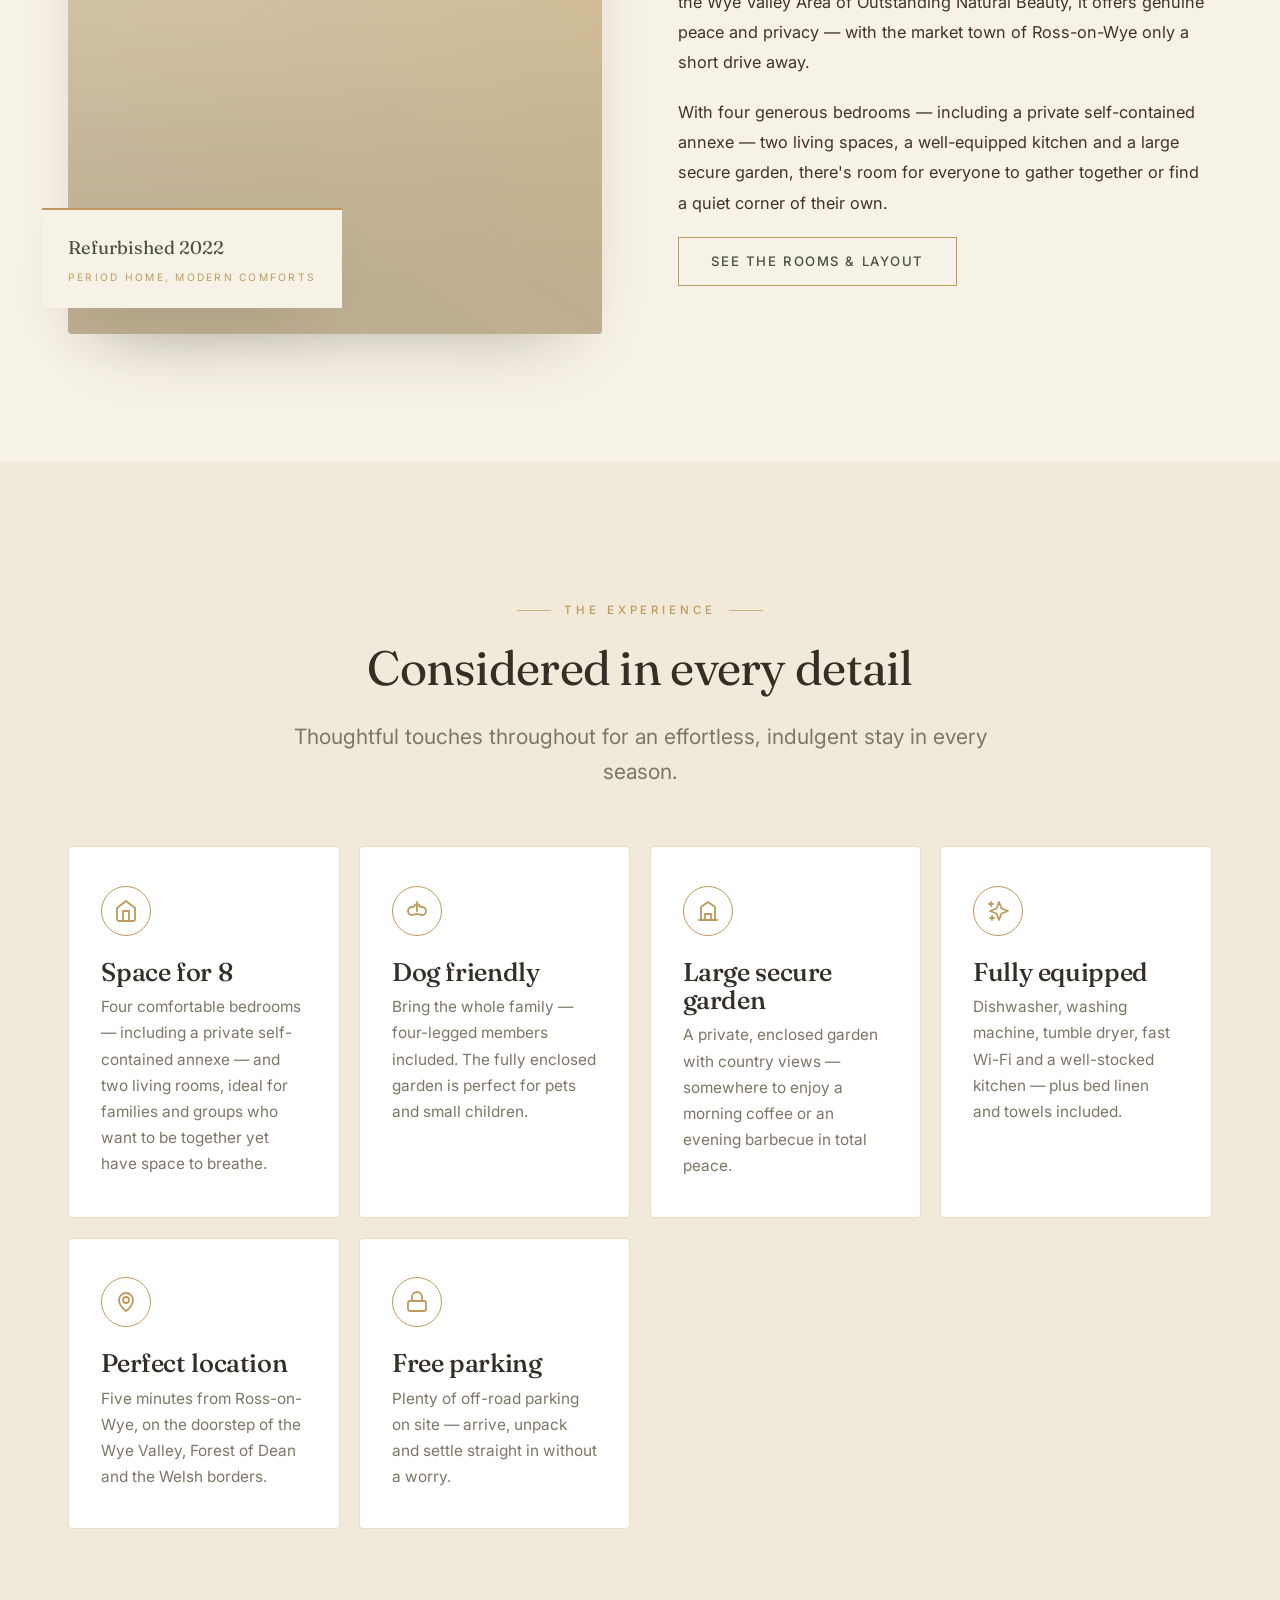
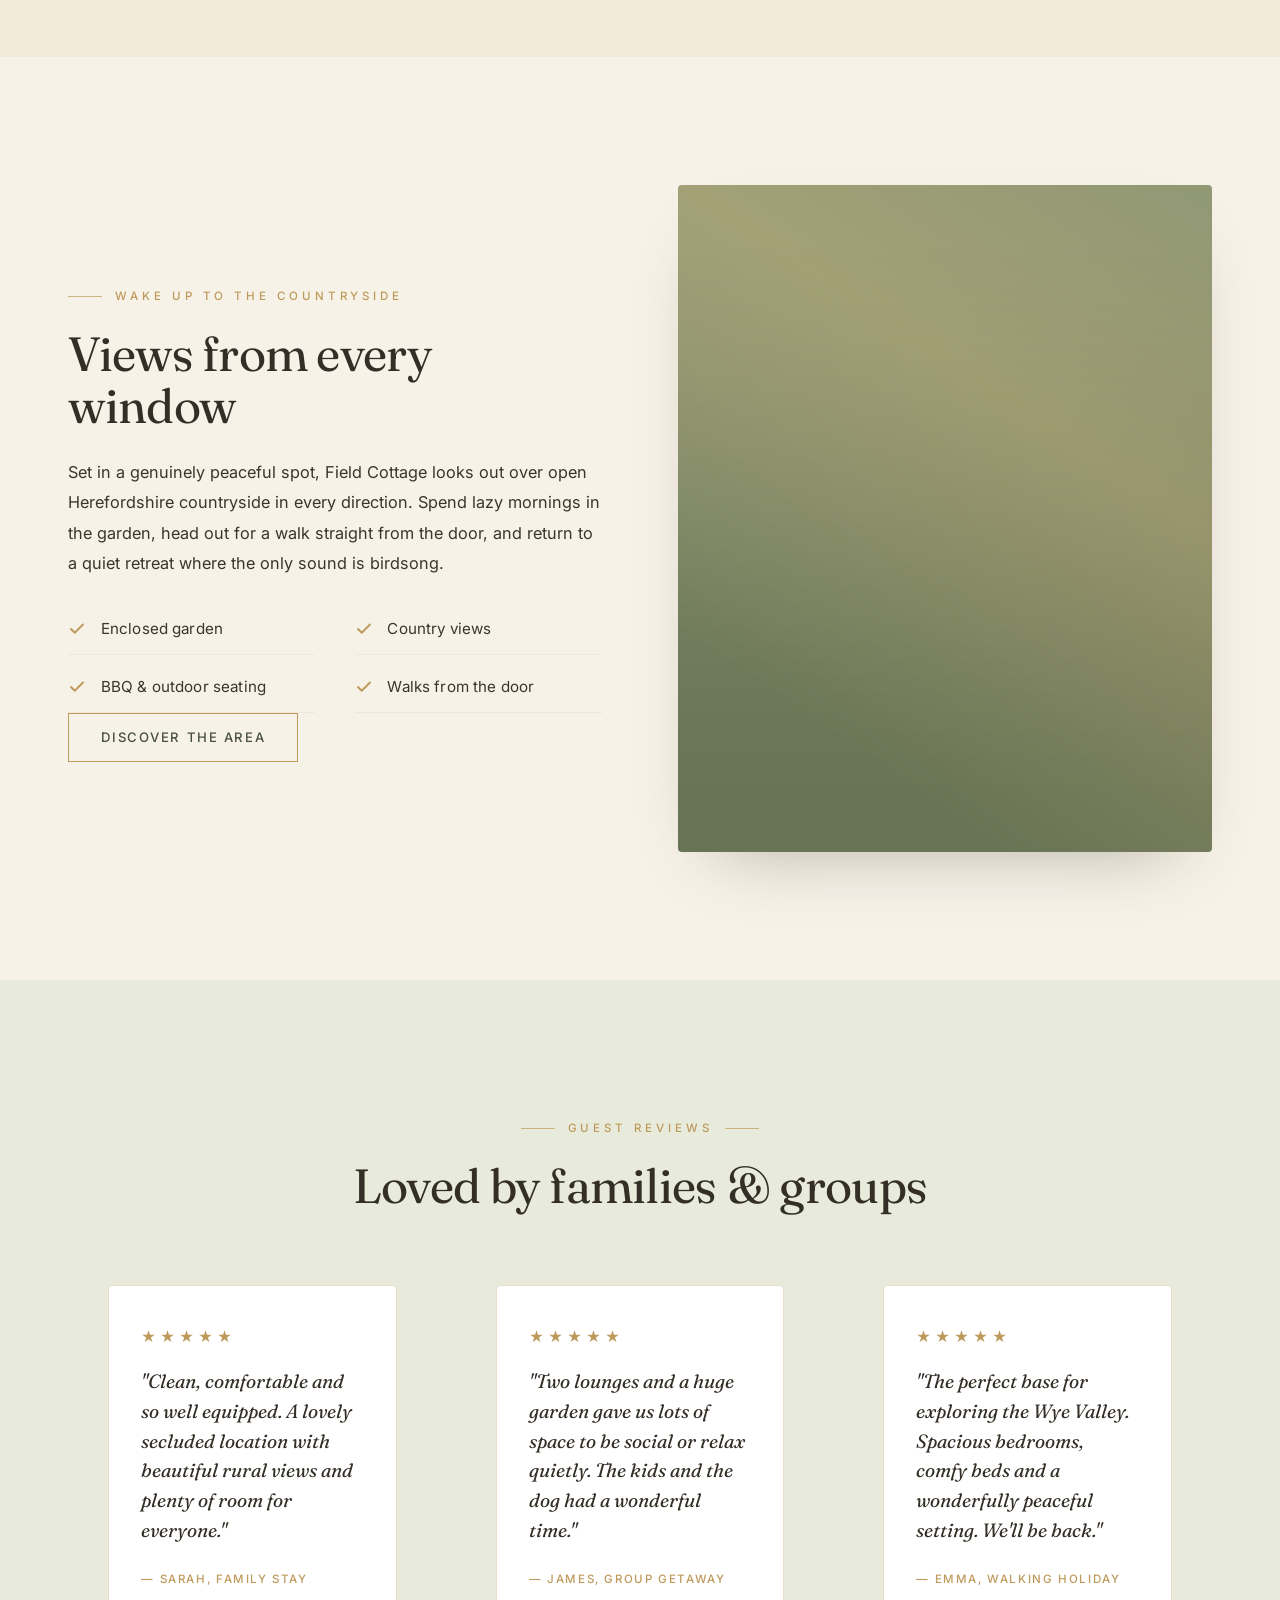
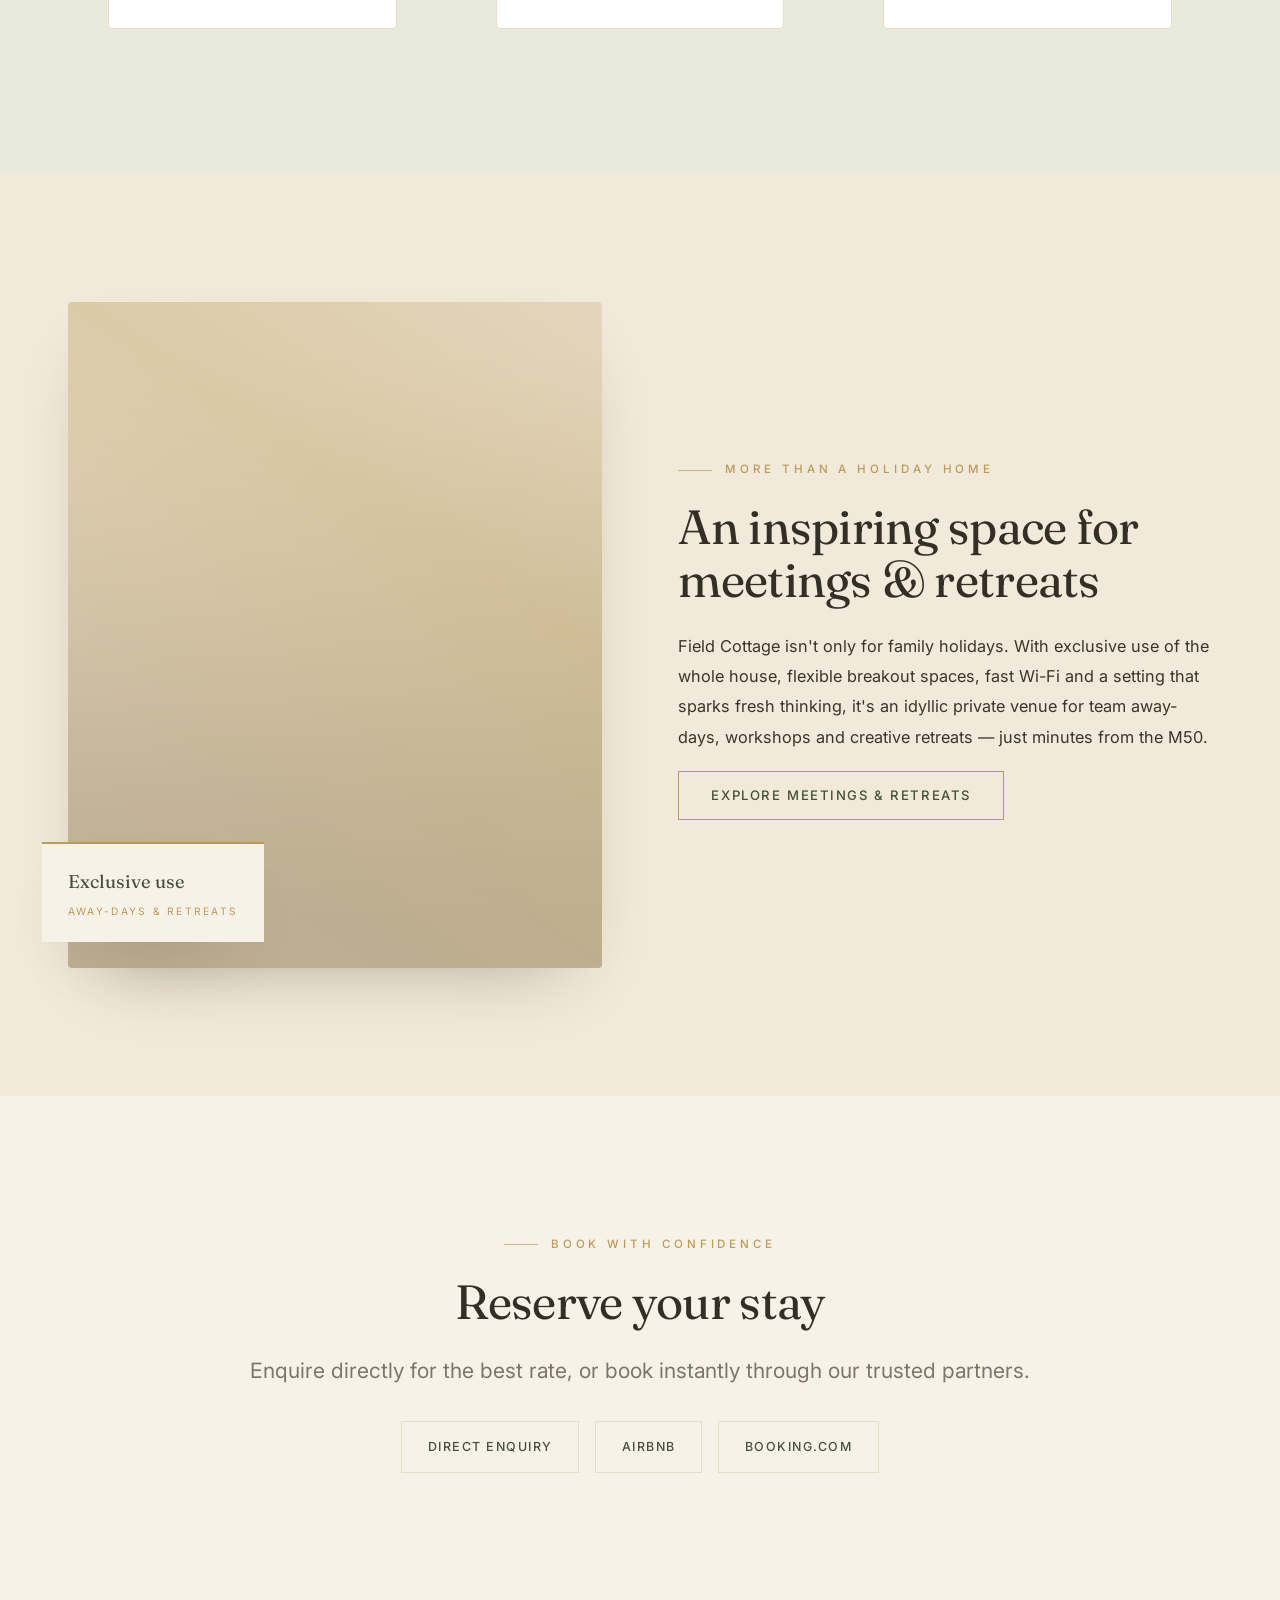
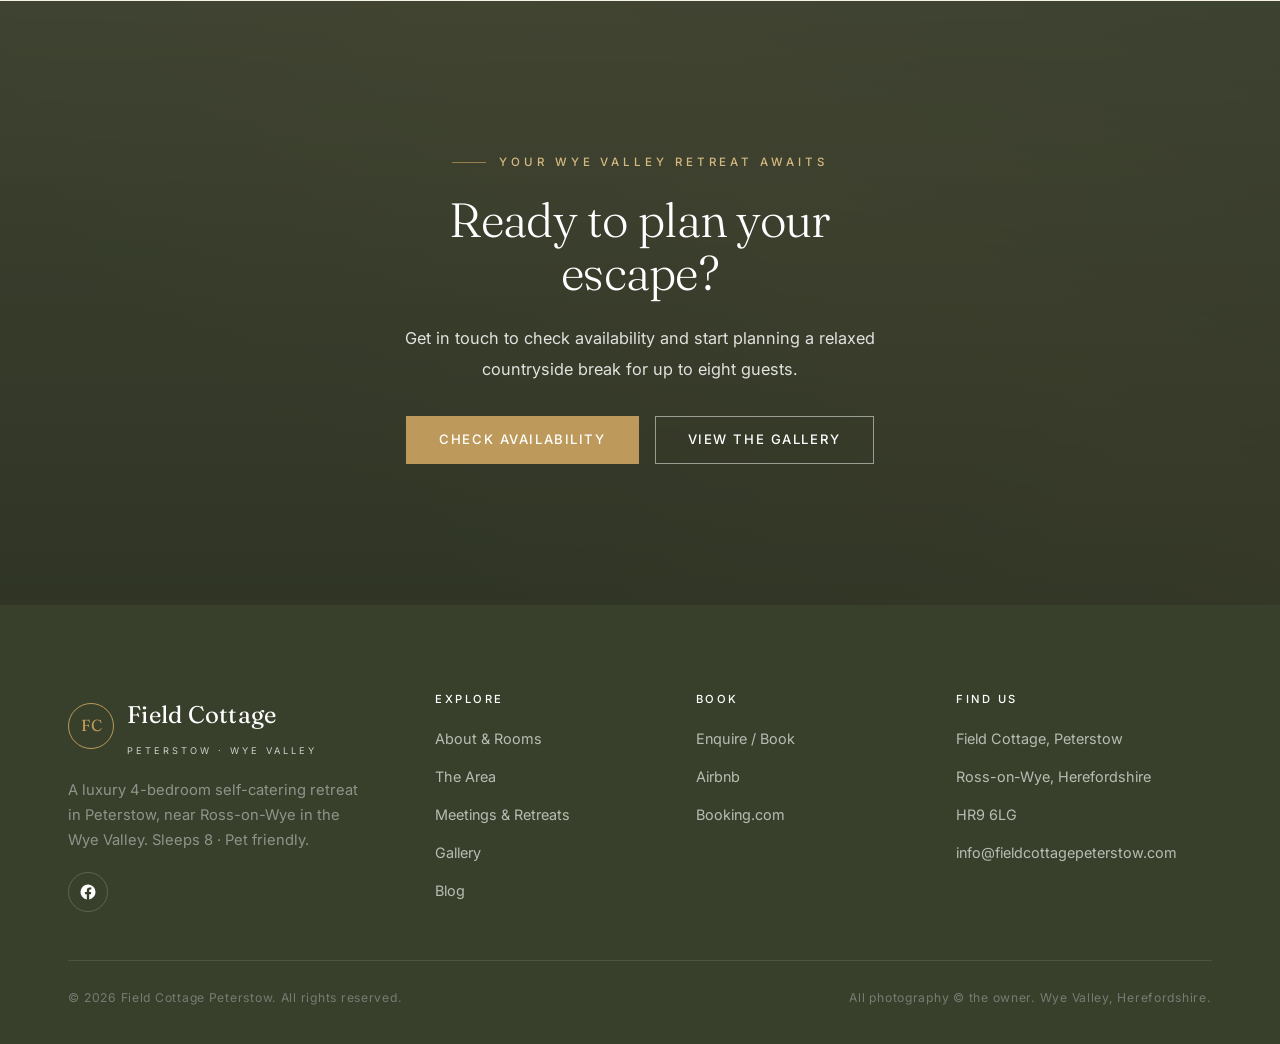
==== commit 7c7bb57b: "Warmer natural palette + new Meetings & Retreats page Colour scheme: shift from the darker, cooler l" ====
--- a/index.html
+++ b/index.html
@@ -7,7 +7,7 @@
   <meta name="description" content="Field Cottage is a luxury 4-bedroom self-catering holiday home in Peterstow, near Ross-on-Wye in the Wye Valley, Herefordshire. Sleeps 8, pet friendly, beautifully refurbished, with a large private garden and uninterrupted country views. Book your stay.">
   <link rel="canonical" href="https://www.fieldcottagepeterstow.com/">
   <meta name="robots" content="index, follow, max-image-preview:large">
-  <meta name="theme-color" content="#1b241f">
+  <meta name="theme-color" content="#38402c">
   <meta name="geo.region" content="GB-HEF">
   <meta name="geo.placename" content="Peterstow, Ross-on-Wye">
   <meta name="geo.position" content="51.9116;-2.6336">
@@ -81,6 +81,7 @@
         <a href="./" aria-current="page">Home</a>
         <a href="./about.html">About &amp; Rooms</a>
         <a href="./area.html">The Area</a>
+        <a href="./meetings.html">Meetings</a>
         <a href="./gallery.html">Gallery</a>
         <a href="./blog.html">Blog</a>
         <a href="./contact.html">Contact</a>
@@ -246,6 +247,24 @@
       </div>
     </section>
 
+    <!-- MEETINGS TEASER -->
+    <section class="bg-cream2">
+      <div class="container">
+        <div class="split">
+          <div class="split-media reveal">
+            <img src="./assets/images/meeting-room.png" alt="The dining room at Field Cottage arranged for a private meeting" width="1200" height="800" loading="lazy">
+            <div class="float-card">Exclusive use<span>Away-days &amp; retreats</span></div>
+          </div>
+          <div class="reveal">
+            <span class="eyebrow">More than a holiday home</span>
+            <h2>An inspiring space for meetings &amp; retreats</h2>
+            <p>Field Cottage isn't only for family holidays. With exclusive use of the whole house, flexible breakout spaces, fast Wi-Fi and a setting that sparks fresh thinking, it's an idyllic private venue for team away-days, workshops and creative retreats — just minutes from the M50.</p>
+            <a class="btn btn-outline" href="./meetings.html">Explore meetings &amp; retreats</a>
+          </div>
+        </div>
+      </div>
+    </section>
+
     <!-- BOOKING PARTNERS -->
     <section class="text-center">
       <div class="container">
@@ -263,7 +282,7 @@
     <!-- CTA -->
     <section class="cta-band">
       <div class="container">
-        <span class="eyebrow reveal" style="color:var(--gold)">Your Wye Valley retreat awaits</span>
+        <span class="eyebrow reveal" style="color:var(--gold-soft)">Your Wye Valley retreat awaits</span>
         <h2 class="reveal">Ready to plan your escape?</h2>
         <p class="reveal">Get in touch to check availability and start planning a relaxed countryside break for up to eight guests.</p>
         <div class="cta-actions reveal">
@@ -291,7 +310,7 @@
           <h4>Explore</h4>
           <ul>
             <li><a href="./about.html">About &amp; Rooms</a></li>
-            <li><a href="./area.html">The Area</a></li>
+            <li><a href="./area.html">The Area</a></li><li><a href="./meetings.html">Meetings &amp; Retreats</a></li>
             <li><a href="./gallery.html">Gallery</a></li>
             <li><a href="./blog.html">Blog</a></li>
           </ul>
--- a/assets/css/styles.css
+++ b/assets/css/styles.css
@@ -5,28 +5,28 @@
    ================================================================= */
 
 :root {
-  /* palette — deep, warm, understated */
-  --forest: #25322b;        /* deep green-charcoal */
-  --forest-deep: #1b241f;
-  --sage: #7d8a72;
-  --sage-soft: #e9ece1;
-  --ivory: #f7f4ec;         /* page background */
-  --cream: #f8f5ee;
-  --cream-2: #efe9dc;
-  --stone: #e8e1d3;
-  --gold: #b1924f;          /* brushed brass */
-  --gold-soft: #c7ad77;
-  --gold-pale: #efe6d2;
-  --charcoal: #20231f;
-  --ink: #2c2f29;
-  --muted: #74726a;
-  --line: #e3ddcf;
-  --line-soft: #ece6d9;
+  /* palette — warm, natural, elegant (family luxury) */
+  --forest: #46503a;        /* warm olive green */
+  --forest-deep: #38402c;   /* deep olive for dark sections */
+  --sage: #8b9775;
+  --sage-soft: #e8ebdc;
+  --ivory: #f7f2e8;         /* warm oat page background */
+  --cream: #fbf7ee;
+  --cream-2: #f1e9d9;
+  --stone: #e8ddc7;
+  --gold: #bd9a5b;          /* warm honey gold */
+  --gold-soft: #d4b980;
+  --gold-pale: #f1e8d2;
+  --charcoal: #332e26;      /* warm soft charcoal-brown */
+  --ink: #3b352c;
+  --muted: #7d7565;
+  --line: #e7ddc9;
+  --line-soft: #f0e7d7;
   --white: #ffffff;
 
-  /* legacy accent names kept for compatibility, re-tuned to brass */
-  --terra: #b1924f;
-  --terra-dark: #957a3d;
+  /* legacy accent names kept for compatibility, tuned to honey gold */
+  --terra: #bd9a5b;
+  --terra-dark: #a07f44;
 
   /* type */
   --serif: "Fraunces", "Cormorant Garamond", Georgia, "Times New Roman", serif;
@@ -36,8 +36,8 @@
   --max: 1220px;
   --radius: 4px;
   --radius-lg: 6px;
-  --shadow: 0 30px 70px -40px rgba(28, 32, 26, 0.45);
-  --shadow-sm: 0 18px 44px -30px rgba(28, 32, 26, 0.4);
+  --shadow: 0 30px 70px -40px rgba(58, 50, 36, 0.42);
+  --shadow-sm: 0 18px 44px -30px rgba(58, 50, 36, 0.38);
   --ease: cubic-bezier(0.22, 1, 0.36, 1);
 }
 
@@ -190,7 +190,7 @@
 }
 .hero::before {
   content: ""; position: absolute; inset: 0;
-  background-image: linear-gradient(180deg, rgba(18,24,20,.5) 0%, rgba(18,24,20,.32) 40%, rgba(18,24,20,.82) 100%), url("../images/hero.png");
+  background-image: linear-gradient(180deg, rgba(44,48,34,.46) 0%, rgba(44,48,34,.28) 40%, rgba(40,44,30,.8) 100%), url("../images/hero.png");
   background-size: cover; background-position: center;
 }
 .hero::after { content: ""; position: absolute; inset: 0; box-shadow: inset 0 0 220px rgba(0,0,0,.5); pointer-events: none; }
@@ -206,8 +206,8 @@
 .page-hero {
   position: relative; color: #fff; padding: clamp(9rem, 18vw, 13rem) 0 clamp(3.5rem, 8vw, 6rem); background: var(--forest-deep);
 }
-.page-hero::before { content: ""; position: absolute; inset: 0; background-image: linear-gradient(180deg, rgba(18,24,20,.5), rgba(18,24,20,.75)); background-size: cover; background-position: center; }
-.page-hero[data-bg]::before { background-image: linear-gradient(180deg, rgba(18,24,20,.45), rgba(18,24,20,.74)), var(--hero-img); }
+.page-hero::before { content: ""; position: absolute; inset: 0; background-image: linear-gradient(180deg, rgba(44,48,34,.5), rgba(40,44,30,.74)); background-size: cover; background-position: center; }
+.page-hero[data-bg]::before { background-image: linear-gradient(180deg, rgba(44,48,34,.42), rgba(40,44,30,.72)), var(--hero-img); }
 .page-hero > .container { position: relative; z-index: 1; }
 .page-hero h1 { color: #fff; margin-bottom: .5rem; font-weight: 300; }
 .page-hero p { color: rgba(255,255,255,.85); max-width: 60ch; margin: 0; font-size: 1.1rem; }
@@ -270,7 +270,7 @@
 .gallery-grid .tall { grid-row: span 2; }
 
 /* lightbox */
-.lightbox { position: fixed; inset: 0; background: rgba(16,20,16,.95); display: none; align-items: center; justify-content: center; z-index: 200; padding: 2rem; }
+.lightbox { position: fixed; inset: 0; background: rgba(36,33,26,.95); display: none; align-items: center; justify-content: center; z-index: 200; padding: 2rem; }
 .lightbox.open { display: flex; }
 .lightbox img { max-width: 92vw; max-height: 86vh; border-radius: var(--radius); box-shadow: 0 40px 90px rgba(0,0,0,.6); }
 .lightbox button { position: absolute; background: transparent; border: 1px solid rgba(255,255,255,.35); color: #fff; width: 52px; height: 52px; border-radius: 50%; font-size: 1.3rem; cursor: pointer; transition: background .25s, border-color .25s; }
@@ -288,7 +288,7 @@
 
 /* ---------- cta band ---------- */
 .cta-band { position: relative; color: #fff; text-align: center; background: var(--forest-deep); padding: clamp(5rem, 11vw, 9rem) 0; }
-.cta-band::before { content: ""; position: absolute; inset: 0; background-image: linear-gradient(rgba(20,28,22,.84), rgba(20,28,22,.88)), url("../images/garden.png"); background-size: cover; background-position: center; }
+.cta-band::before { content: ""; position: absolute; inset: 0; background-image: linear-gradient(rgba(44,48,34,.82), rgba(40,44,30,.88)), url("../images/garden.png"); background-size: cover; background-position: center; }
 .cta-band > .container { position: relative; z-index: 1; }
 .cta-band h2 { color: #fff; font-weight: 300; max-width: 18ch; margin-inline: auto; }
 .cta-band p { color: rgba(255,255,255,.85); max-width: 56ch; margin-inline: auto; }
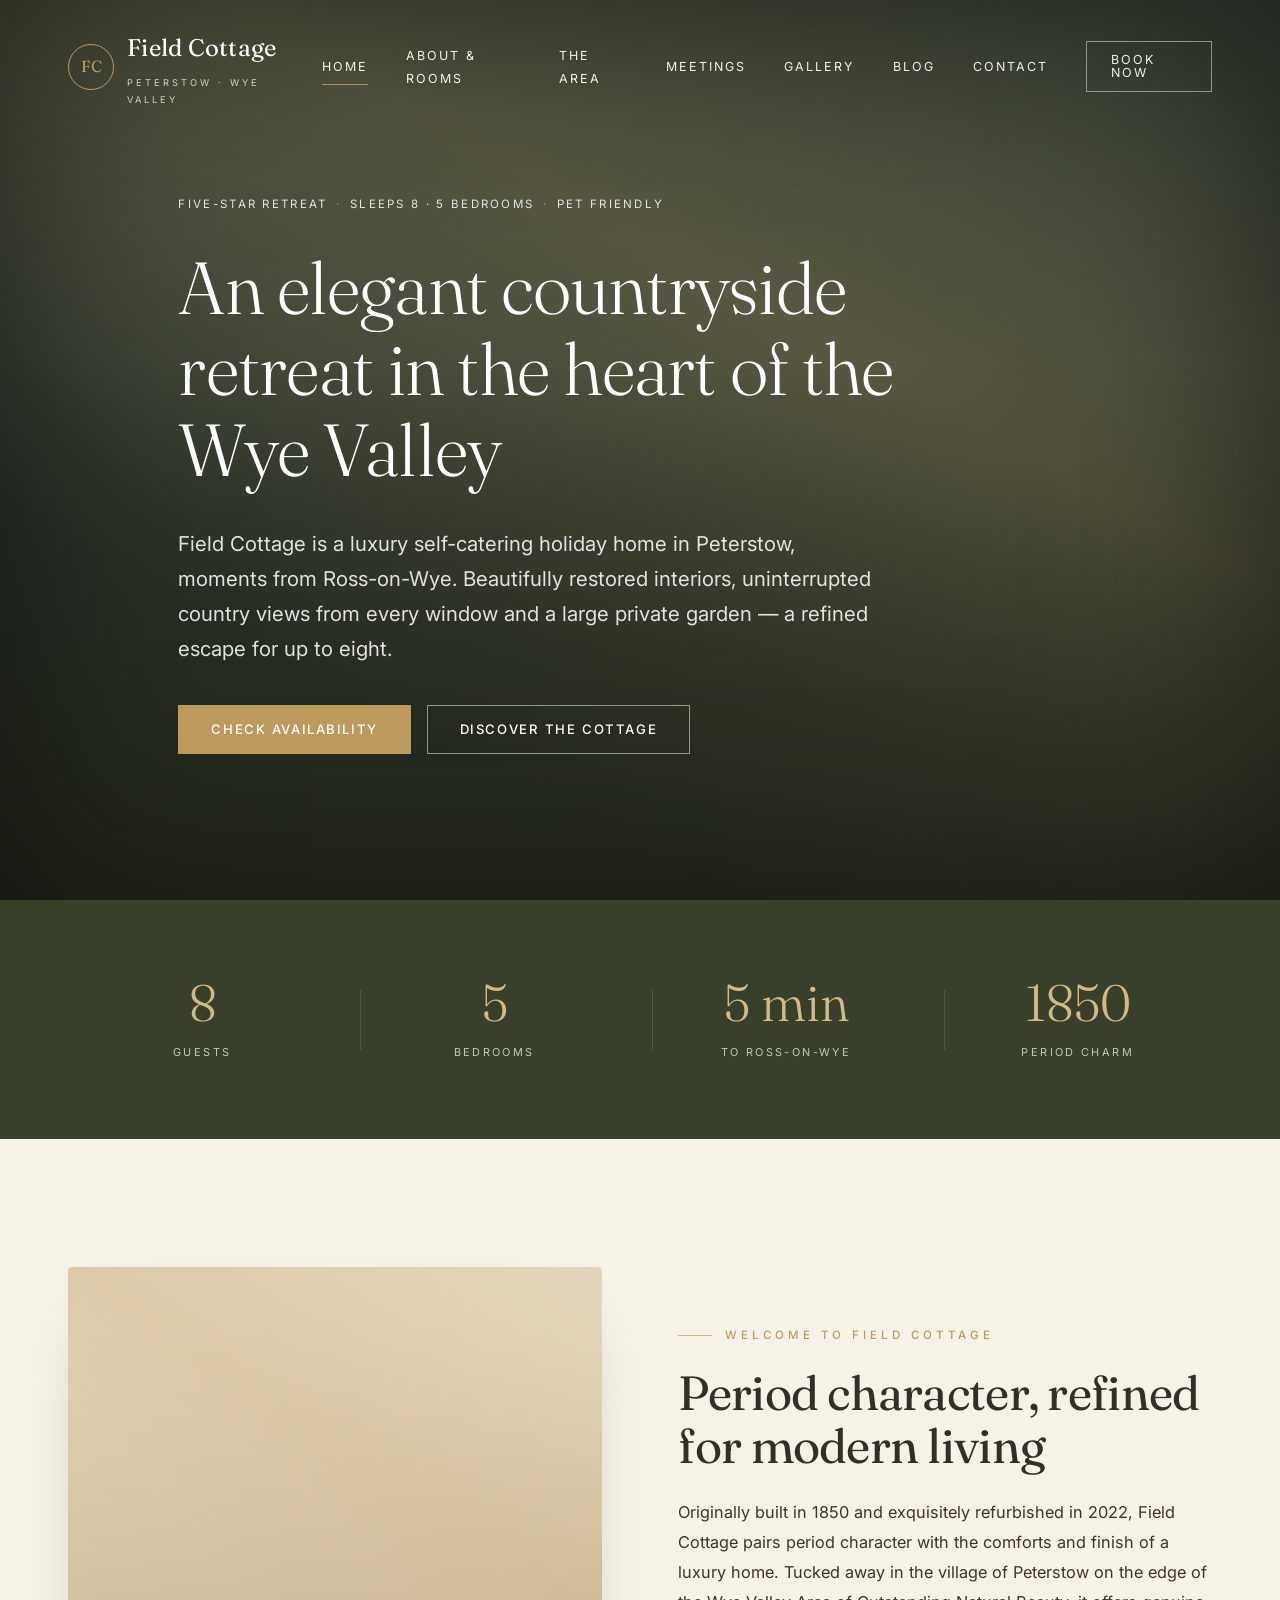
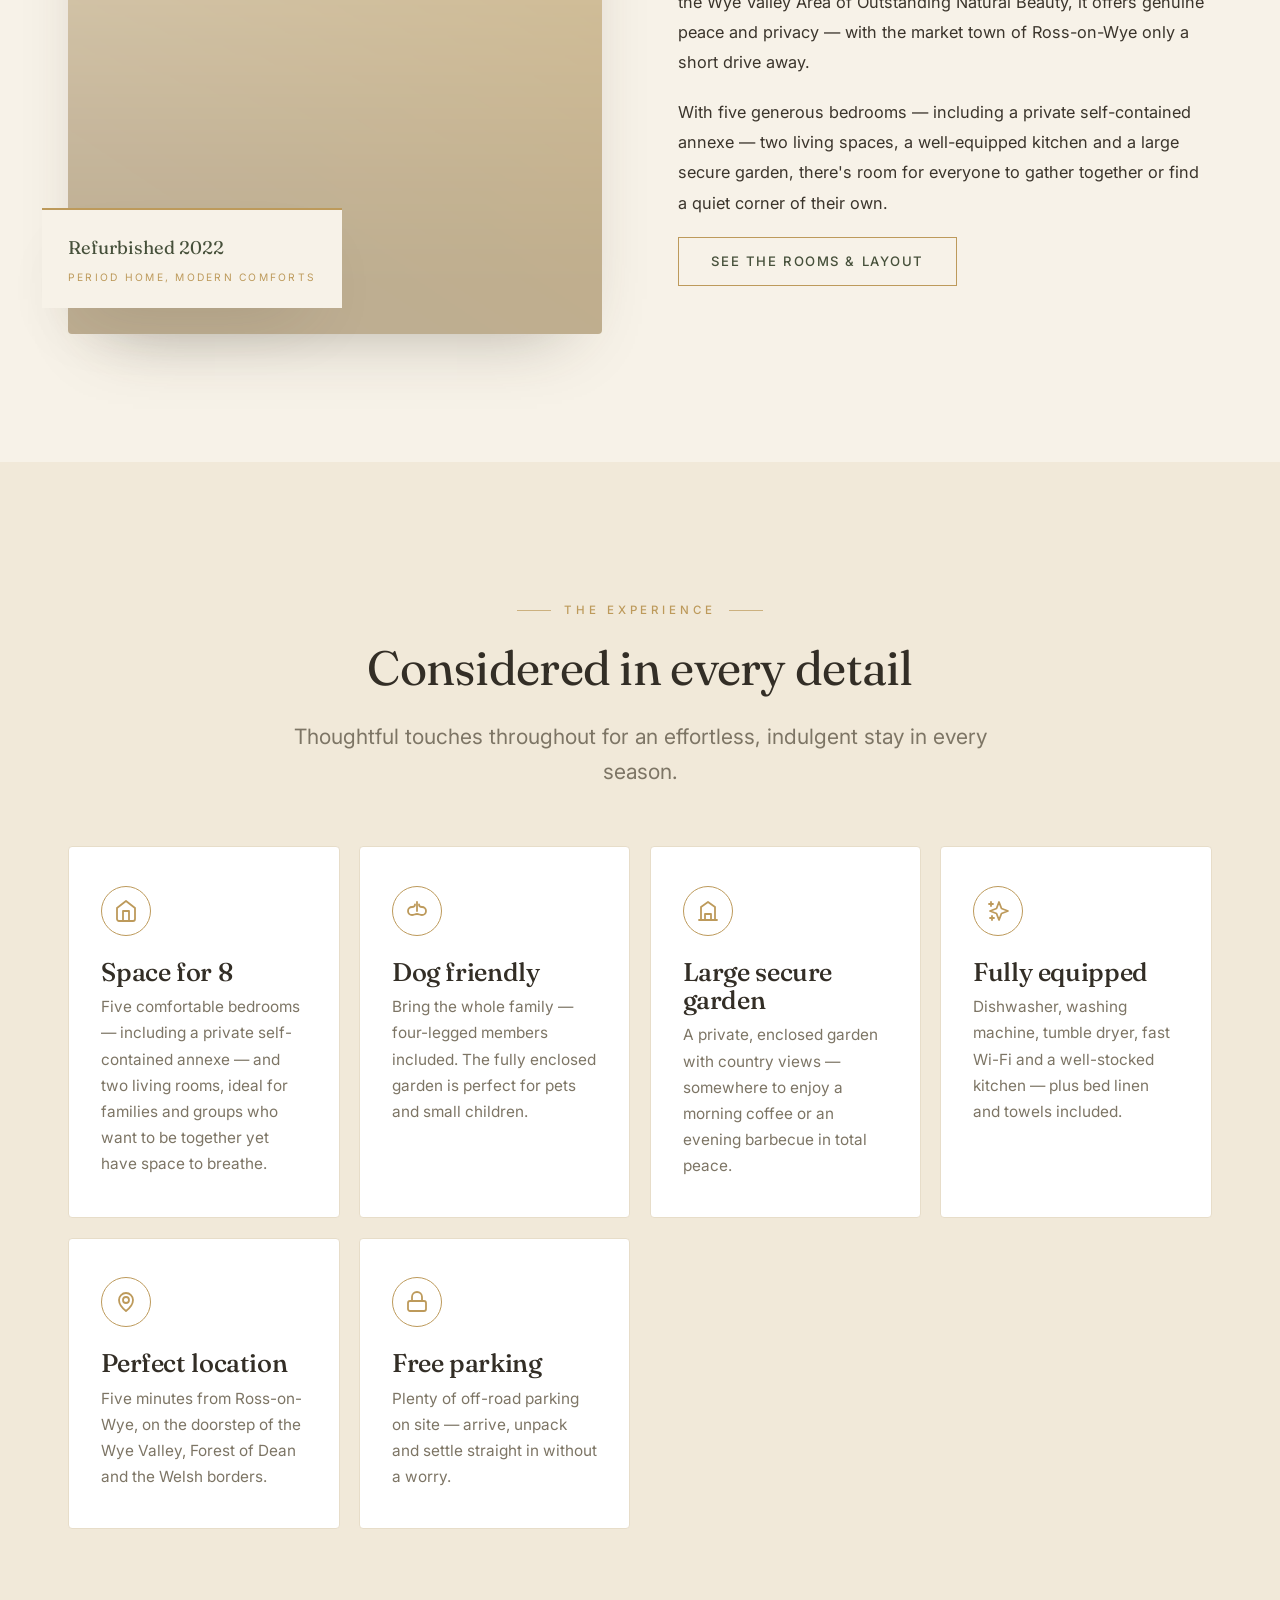
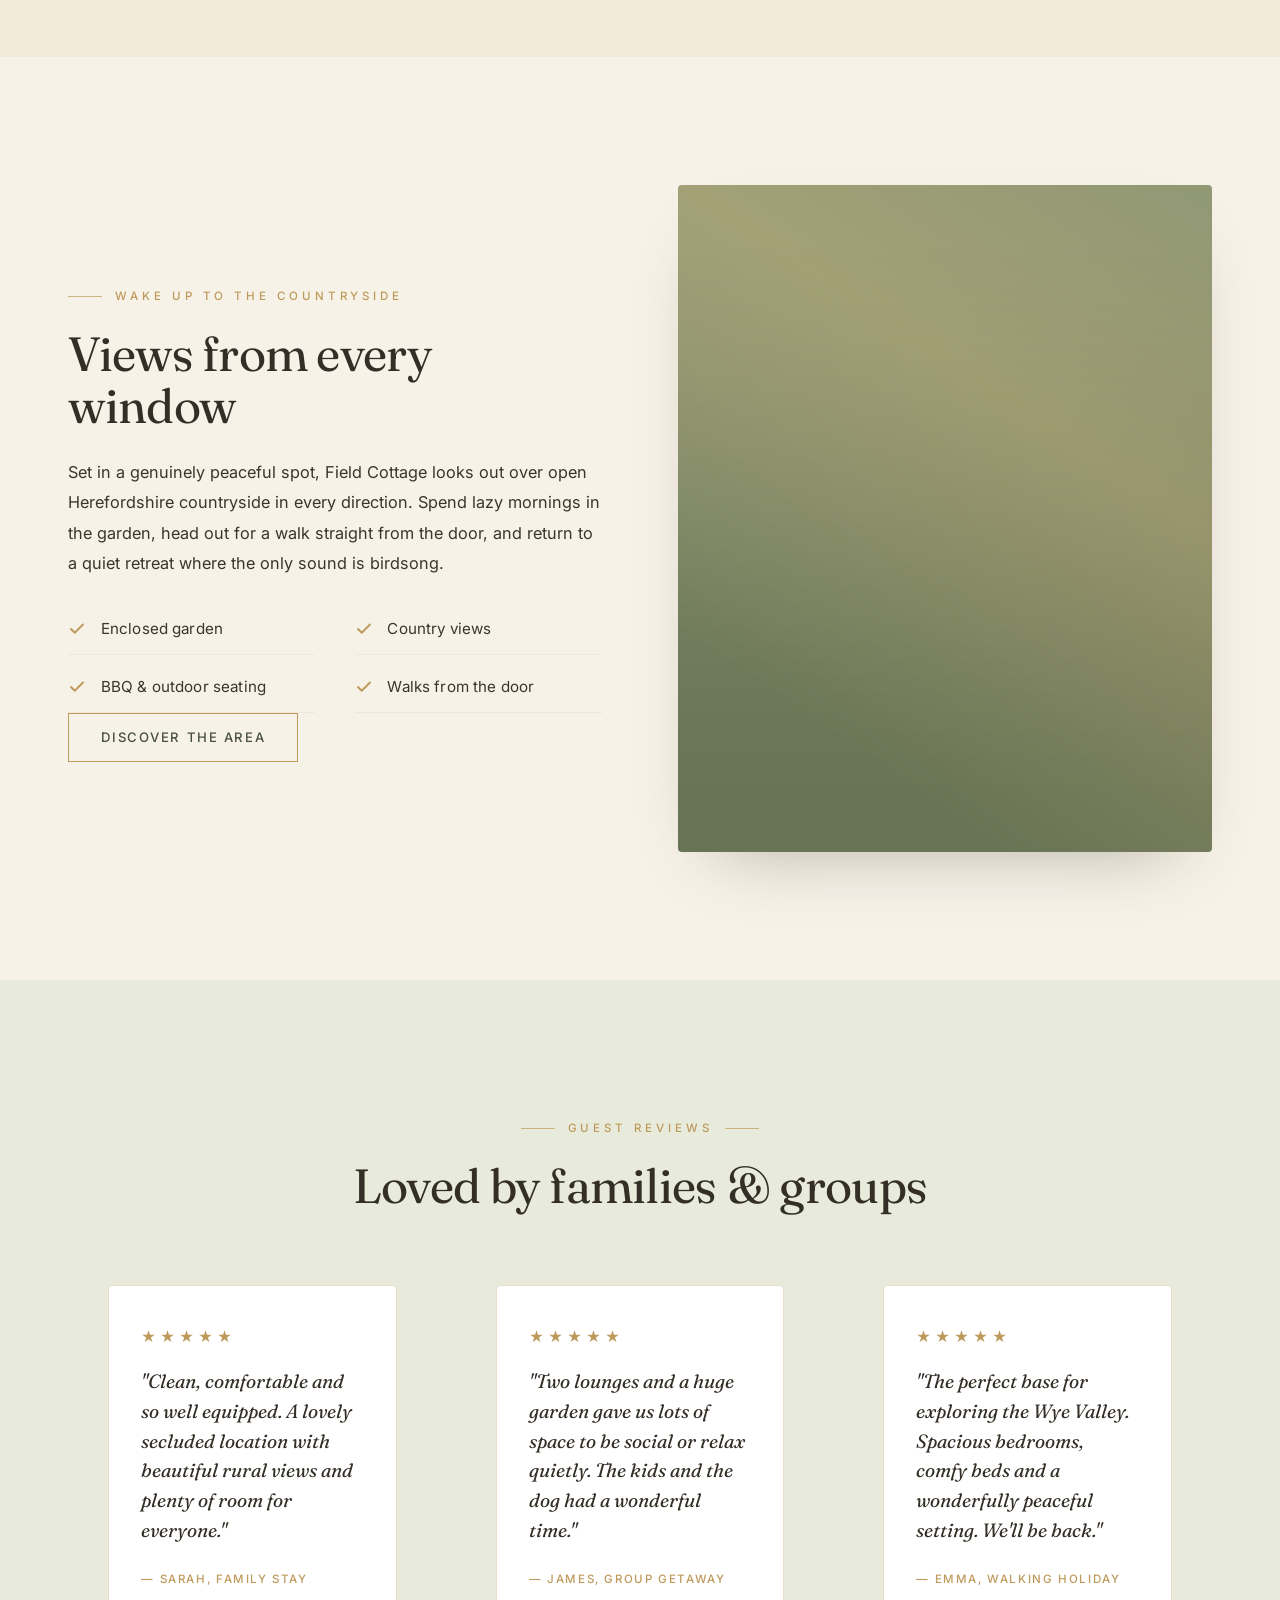
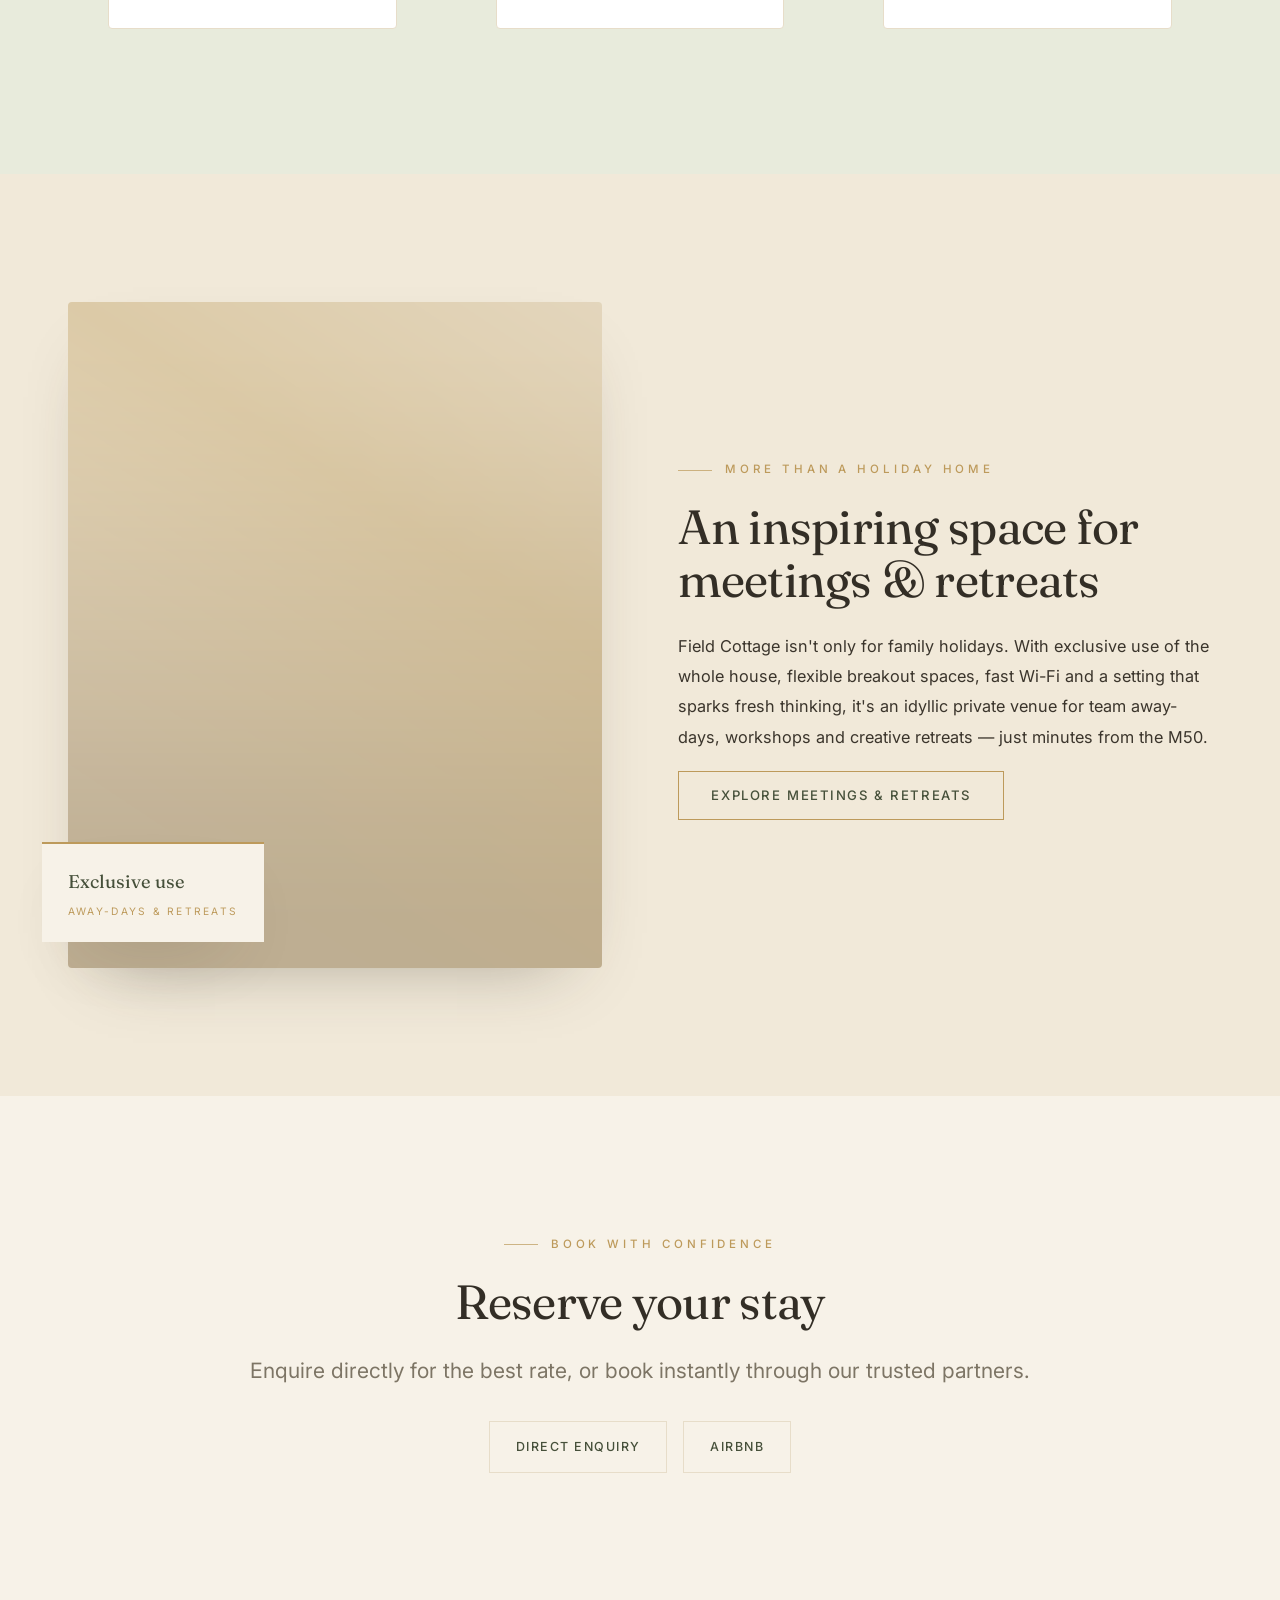
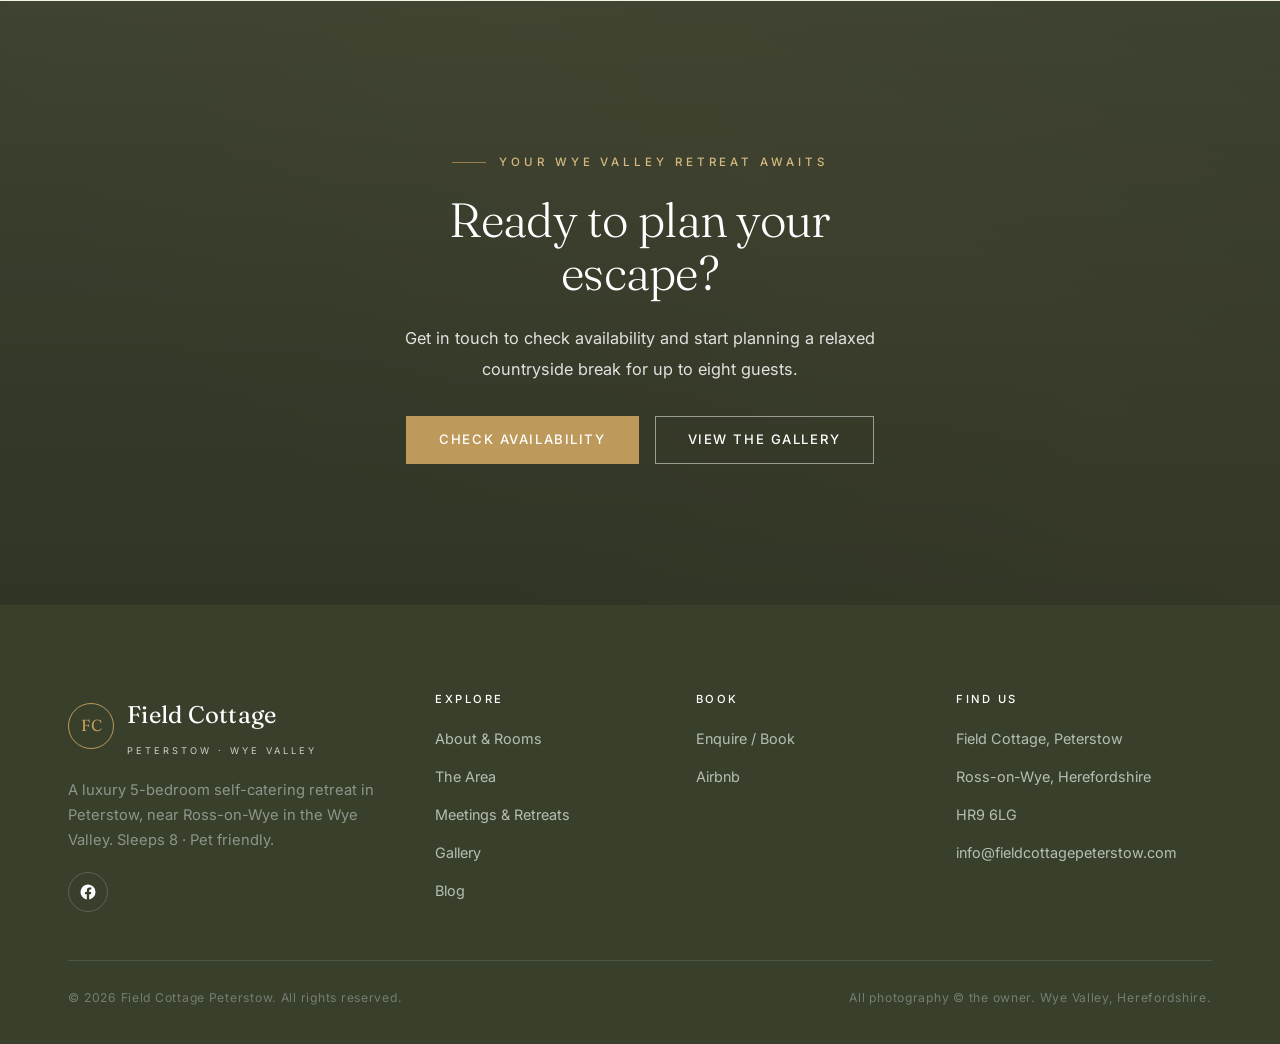
==== commit 2f215bbc: "5 bedrooms, fix mobile menu when scrolled, remove Booking.com - Bedrooms: restore the house bunk roo" ====
--- a/index.html
+++ b/index.html
@@ -4,7 +4,7 @@
   <meta charset="UTF-8">
   <meta name="viewport" content="width=device-width, initial-scale=1.0">
   <title>Field Cottage Peterstow | Luxury Wye Valley Holiday Cottage, Sleeps 8</title>
-  <meta name="description" content="Field Cottage is a luxury 4-bedroom self-catering holiday home in Peterstow, near Ross-on-Wye in the Wye Valley, Herefordshire. Sleeps 8, pet friendly, beautifully refurbished, with a large private garden and uninterrupted country views. Book your stay.">
+  <meta name="description" content="Field Cottage is a luxury 5-bedroom self-catering holiday home in Peterstow, near Ross-on-Wye in the Wye Valley, Herefordshire. Sleeps 8, pet friendly, beautifully refurbished, with a large private garden and uninterrupted country views. Book your stay.">
   <link rel="canonical" href="https://www.fieldcottagepeterstow.com/">
   <meta name="robots" content="index, follow, max-image-preview:large">
   <meta name="theme-color" content="#38402c">
@@ -17,13 +17,13 @@
   <meta property="og:type" content="website">
   <meta property="og:site_name" content="Field Cottage Peterstow">
   <meta property="og:title" content="Field Cottage Peterstow | Luxury Wye Valley Holiday Cottage, Sleeps 8">
-  <meta property="og:description" content="A luxury 4-bedroom self-catering retreat near Ross-on-Wye. Sleeps 8, pet friendly, large private garden and uninterrupted country views.">
+  <meta property="og:description" content="A luxury 5-bedroom self-catering retreat near Ross-on-Wye. Sleeps 8, pet friendly, large private garden and uninterrupted country views.">
   <meta property="og:url" content="https://www.fieldcottagepeterstow.com/">
   <meta property="og:image" content="https://www.fieldcottagepeterstow.com/assets/images/og-image.png">
   <meta property="og:locale" content="en_GB">
   <meta name="twitter:card" content="summary_large_image">
   <meta name="twitter:title" content="Field Cottage Peterstow | Luxury Wye Valley Holiday Cottage, Sleeps 8">
-  <meta name="twitter:description" content="A luxury 4-bedroom self-catering retreat near Ross-on-Wye. Sleeps 8, pet friendly.">
+  <meta name="twitter:description" content="A luxury 5-bedroom self-catering retreat near Ross-on-Wye. Sleeps 8, pet friendly.">
   <meta name="twitter:image" content="https://www.fieldcottagepeterstow.com/assets/images/og-image.png">
 
   <link rel="icon" href="./favicon.svg" type="image/svg+xml">
@@ -42,13 +42,13 @@
     "@context": "https://schema.org",
     "@type": ["LodgingBusiness", "VacationRental"],
     "name": "Field Cottage Peterstow",
-    "description": "A luxury 4-bedroom self-catering holiday home in Peterstow near Ross-on-Wye, in the Wye Valley, Herefordshire. Sleeps 8, pet friendly, with a large private garden and uninterrupted country views.",
+    "description": "A luxury 5-bedroom self-catering holiday home in Peterstow near Ross-on-Wye, in the Wye Valley, Herefordshire. Sleeps 8, pet friendly, with a large private garden and uninterrupted country views.",
     "url": "https://www.fieldcottagepeterstow.com/",
     "image": "https://www.fieldcottagepeterstow.com/assets/images/og-image.png",
     "telephone": "",
     "email": "info@fieldcottagepeterstow.com",
     "petsAllowed": true,
-    "numberOfRooms": 4,
+    "numberOfRooms": 5,
     "address": {
       "@type": "PostalAddress",
       "streetAddress": "Field Cottage, Peterstow",
@@ -99,7 +99,7 @@
       <div class="container">
         <div class="hero-badges">
           <span class="pill">Five-star retreat</span>
-          <span class="pill">Sleeps 8 · 4 bedrooms</span>
+          <span class="pill">Sleeps 8 · 5 bedrooms</span>
           <span class="pill">Pet friendly</span>
         </div>
         <h1>An elegant countryside retreat in the heart of the Wye Valley</h1>
@@ -116,7 +116,7 @@
       <div class="container">
         <div class="grid">
           <div class="stat reveal"><div class="num">8</div><div class="label">Guests</div></div>
-          <div class="stat reveal"><div class="num">4</div><div class="label">Bedrooms</div></div>
+          <div class="stat reveal"><div class="num">5</div><div class="label">Bedrooms</div></div>
           <div class="stat reveal"><div class="num">5 min</div><div class="label">To Ross-on-Wye</div></div>
           <div class="stat reveal"><div class="num">1850</div><div class="label">Period charm</div></div>
         </div>
@@ -135,7 +135,7 @@
             <span class="eyebrow">Welcome to Field Cottage</span>
             <h2>Period character, refined for modern living</h2>
             <p>Originally built in 1850 and exquisitely refurbished in 2022, Field Cottage pairs period character with the comforts and finish of a luxury home. Tucked away in the village of Peterstow on the edge of the Wye Valley Area of Outstanding Natural Beauty, it offers genuine peace and privacy — with the market town of Ross-on-Wye only a short drive away.</p>
-            <p>With four generous bedrooms — including a private self-contained annexe — two living spaces, a well-equipped kitchen and a large secure garden, there's room for everyone to gather together or find a quiet corner of their own.</p>
+            <p>With five generous bedrooms — including a private self-contained annexe — two living spaces, a well-equipped kitchen and a large secure garden, there's room for everyone to gather together or find a quiet corner of their own.</p>
             <a class="btn btn-outline" href="./about.html">See the rooms &amp; layout</a>
           </div>
         </div>
@@ -156,7 +156,7 @@
               <svg width="24" height="24" viewBox="0 0 24 24" fill="none" stroke="currentColor" stroke-width="1.8" stroke-linecap="round" stroke-linejoin="round"><path d="M3 9l9-7 9 7v11a2 2 0 0 1-2 2H5a2 2 0 0 1-2-2z"/><path d="M9 22V12h6v10"/></svg>
             </div>
             <h3>Space for 8</h3>
-            <p>Four comfortable bedrooms — including a private self-contained annexe — and two living rooms, ideal for families and groups who want to be together yet have space to breathe.</p>
+            <p>Five comfortable bedrooms — including a private self-contained annexe — and two living rooms, ideal for families and groups who want to be together yet have space to breathe.</p>
           </div>
           <div class="card reveal">
             <div class="ico" aria-hidden="true">
@@ -274,7 +274,6 @@
         <div class="partners reveal">
           <a class="partner" href="./contact.html">Direct enquiry</a>
           <a class="partner" href="https://www.airbnb.com/rooms/605326398326075250" target="_blank" rel="noopener">Airbnb</a>
-          <a class="partner" href="https://www.booking.com/hotel/gb/wye-valley-4-bedroom-cottage-with-large-garden.html" target="_blank" rel="noopener">Booking.com</a>
         </div>
       </div>
     </section>
@@ -299,7 +298,7 @@
       <div class="footer-grid">
         <div class="footer-brand">
           <a class="brand" href="./"><span class="mark">FC</span><span>Field Cottage<small>Peterstow · Wye Valley</small></span></a>
-          <p>A luxury 4-bedroom self-catering retreat in Peterstow, near Ross-on-Wye in the Wye Valley. Sleeps 8 · Pet friendly.</p>
+          <p>A luxury 5-bedroom self-catering retreat in Peterstow, near Ross-on-Wye in the Wye Valley. Sleeps 8 · Pet friendly.</p>
           <div class="socials">
             <a href="https://www.facebook.com/fieldcottagehol/" target="_blank" rel="noopener" aria-label="Facebook">
               <svg width="18" height="18" viewBox="0 0 24 24" fill="currentColor"><path d="M22 12a10 10 0 1 0-11.6 9.9v-7H7.9V12h2.5V9.8c0-2.5 1.5-3.9 3.8-3.9 1.1 0 2.2.2 2.2.2v2.5h-1.2c-1.2 0-1.6.8-1.6 1.6V12h2.7l-.4 2.9h-2.3v7A10 10 0 0 0 22 12z"/></svg>
@@ -320,7 +319,6 @@
           <ul>
             <li><a href="./contact.html">Enquire / Book</a></li>
             <li><a href="https://www.airbnb.com/rooms/605326398326075250" target="_blank" rel="noopener">Airbnb</a></li>
-            <li><a href="https://www.booking.com/hotel/gb/wye-valley-4-bedroom-cottage-with-large-garden.html" target="_blank" rel="noopener">Booking.com</a></li>
           </ul>
         </div>
         <div>
--- a/assets/css/styles.css
+++ b/assets/css/styles.css
@@ -364,7 +364,10 @@
 
 /* ---------- responsive ---------- */
 @media (max-width: 900px) {
-  .nav { position: fixed; inset: 0 0 0 auto; width: min(82vw, 360px); background: var(--forest-deep); flex-direction: column; align-items: flex-start; justify-content: center; gap: 1.8rem; padding: 3rem; transform: translateX(100%); transition: transform .5s var(--ease); box-shadow: -30px 0 80px -40px rgba(0,0,0,.7); }
+  /* a backdrop-filter ancestor traps position:fixed children, which breaks
+     the slide-in menu when the header is scrolled — disable it on mobile */
+  .site-header.scrolled { -webkit-backdrop-filter: none; backdrop-filter: none; background: rgba(247,242,232,.98); }
+  .nav { position: fixed; inset: 0 0 0 auto; width: min(82vw, 360px); background: var(--forest-deep); flex-direction: column; align-items: flex-start; justify-content: center; gap: 1.8rem; padding: 3rem; transform: translateX(100%); transition: transform .5s var(--ease); box-shadow: -30px 0 80px -40px rgba(0,0,0,.7); z-index: 105; }
   .nav.open { transform: translateX(0); }
   .nav a { color: #fff; font-size: .95rem; }
   .site-header.scrolled .nav a { color: #fff; }
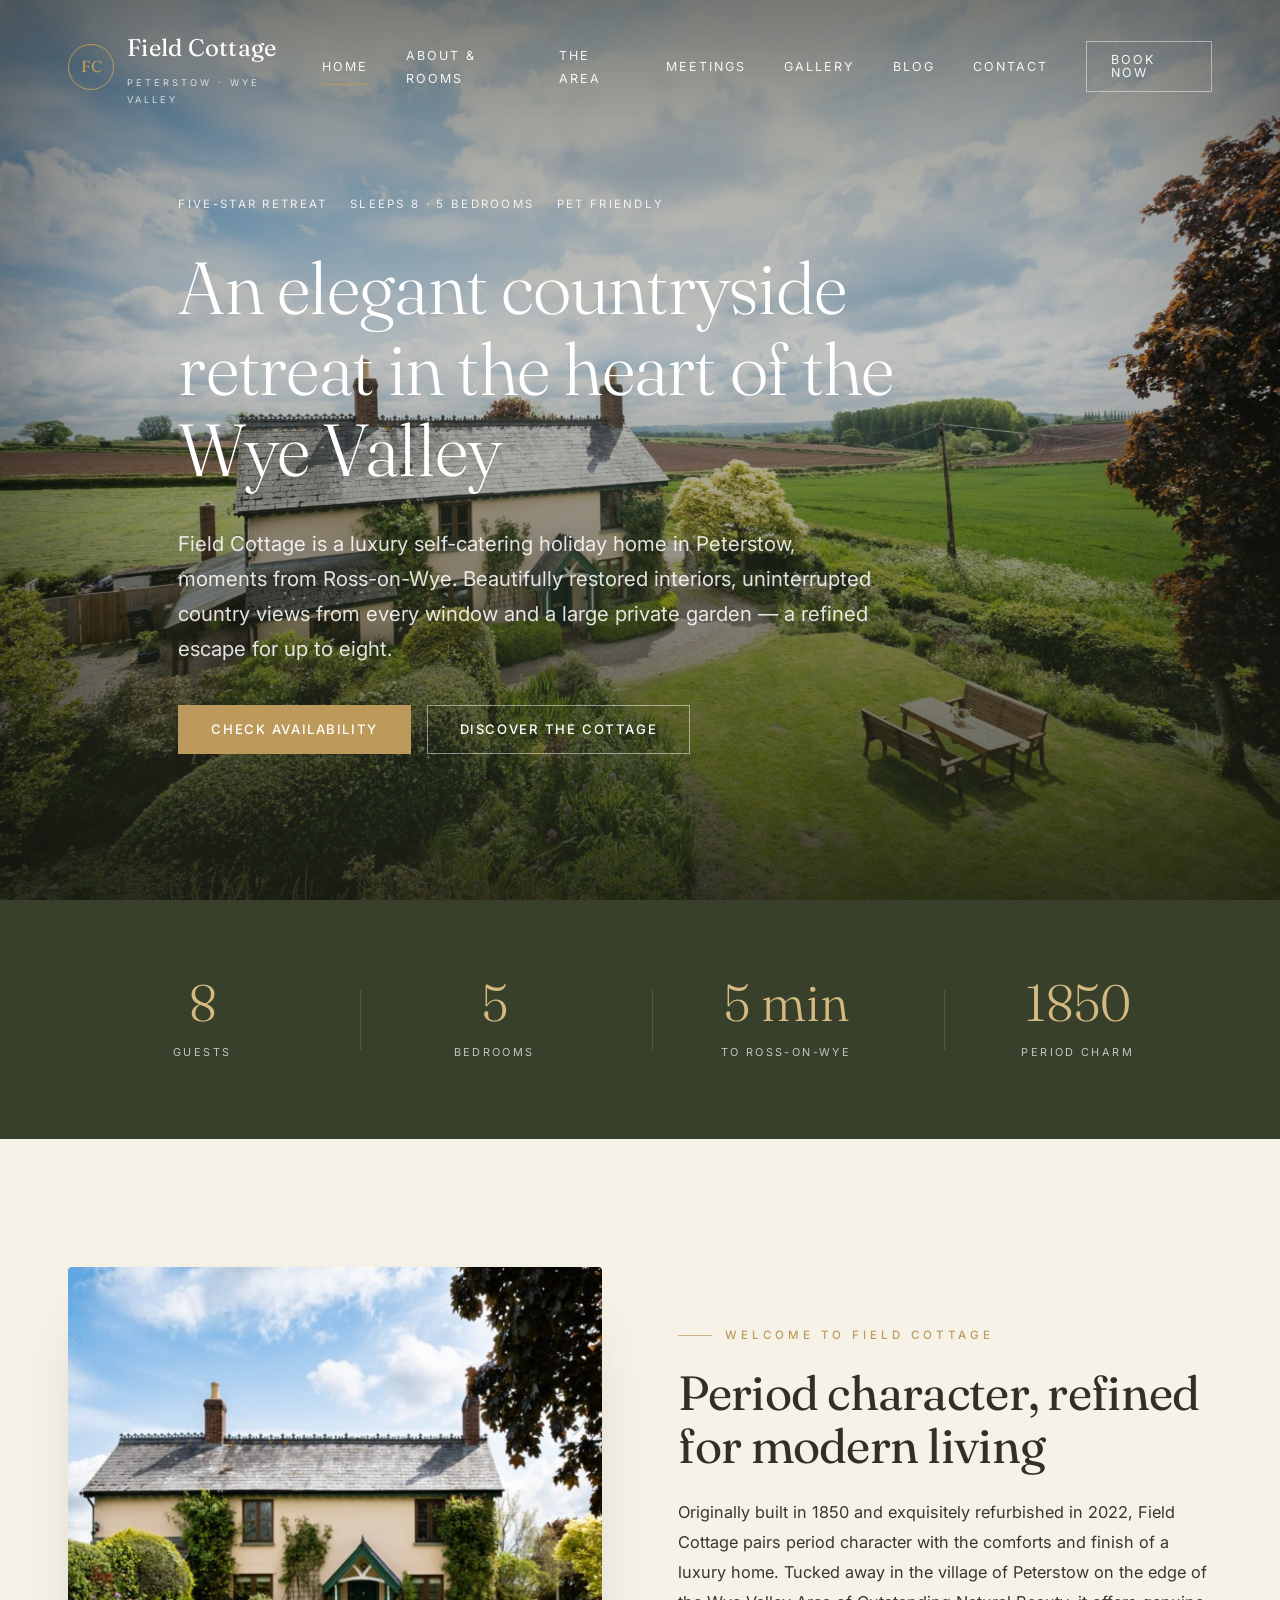
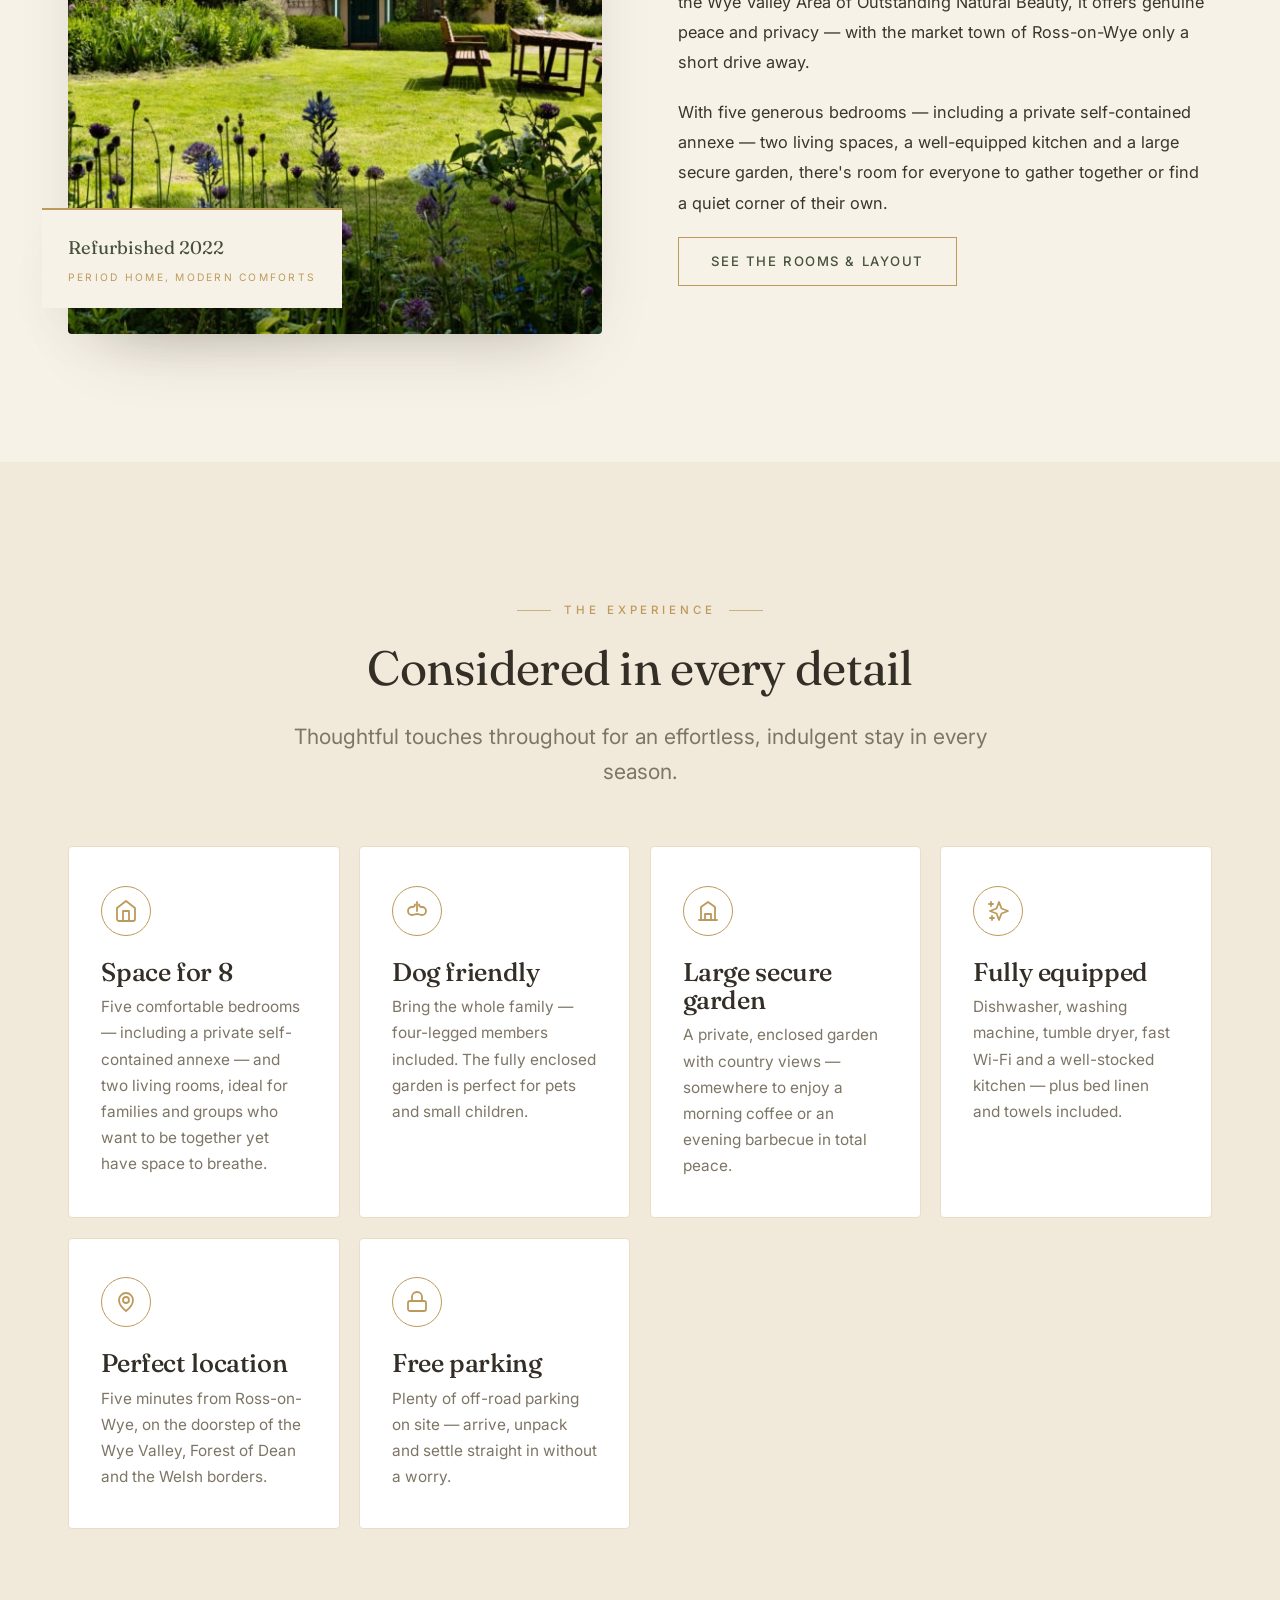
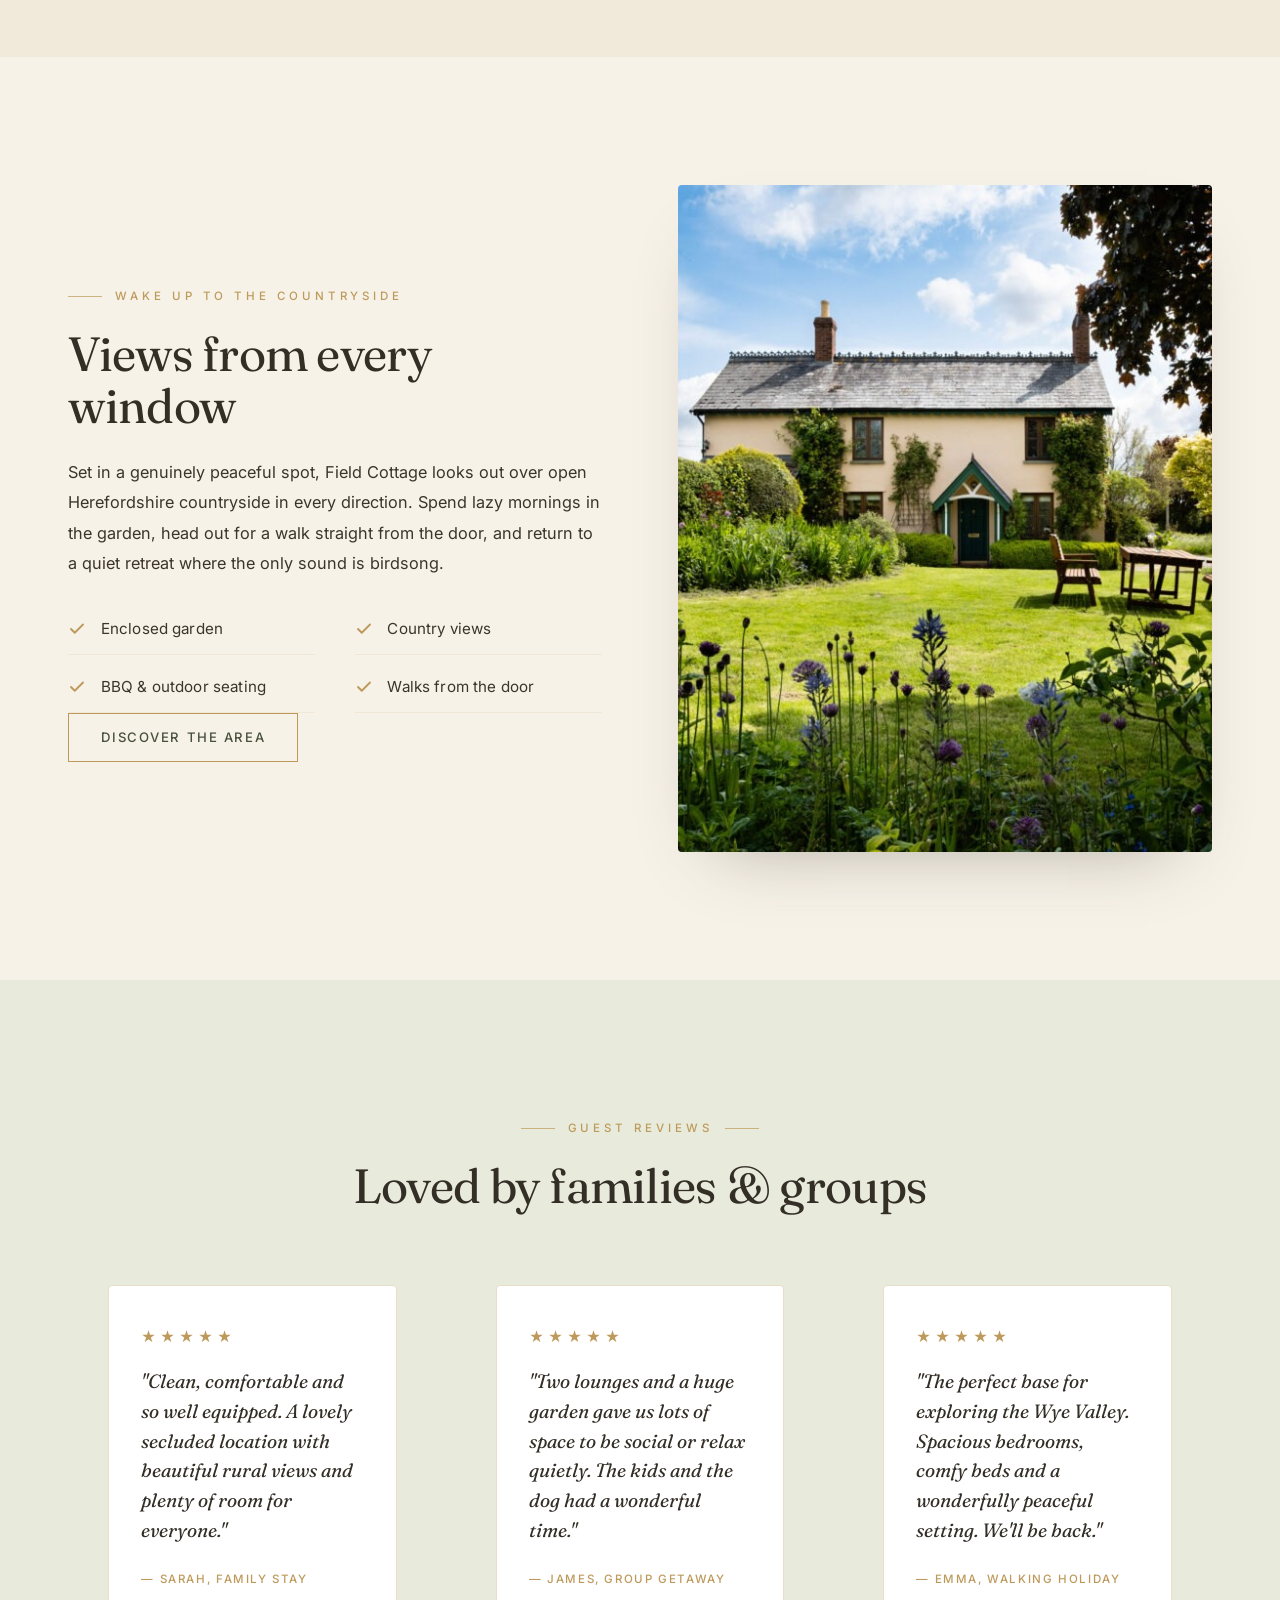
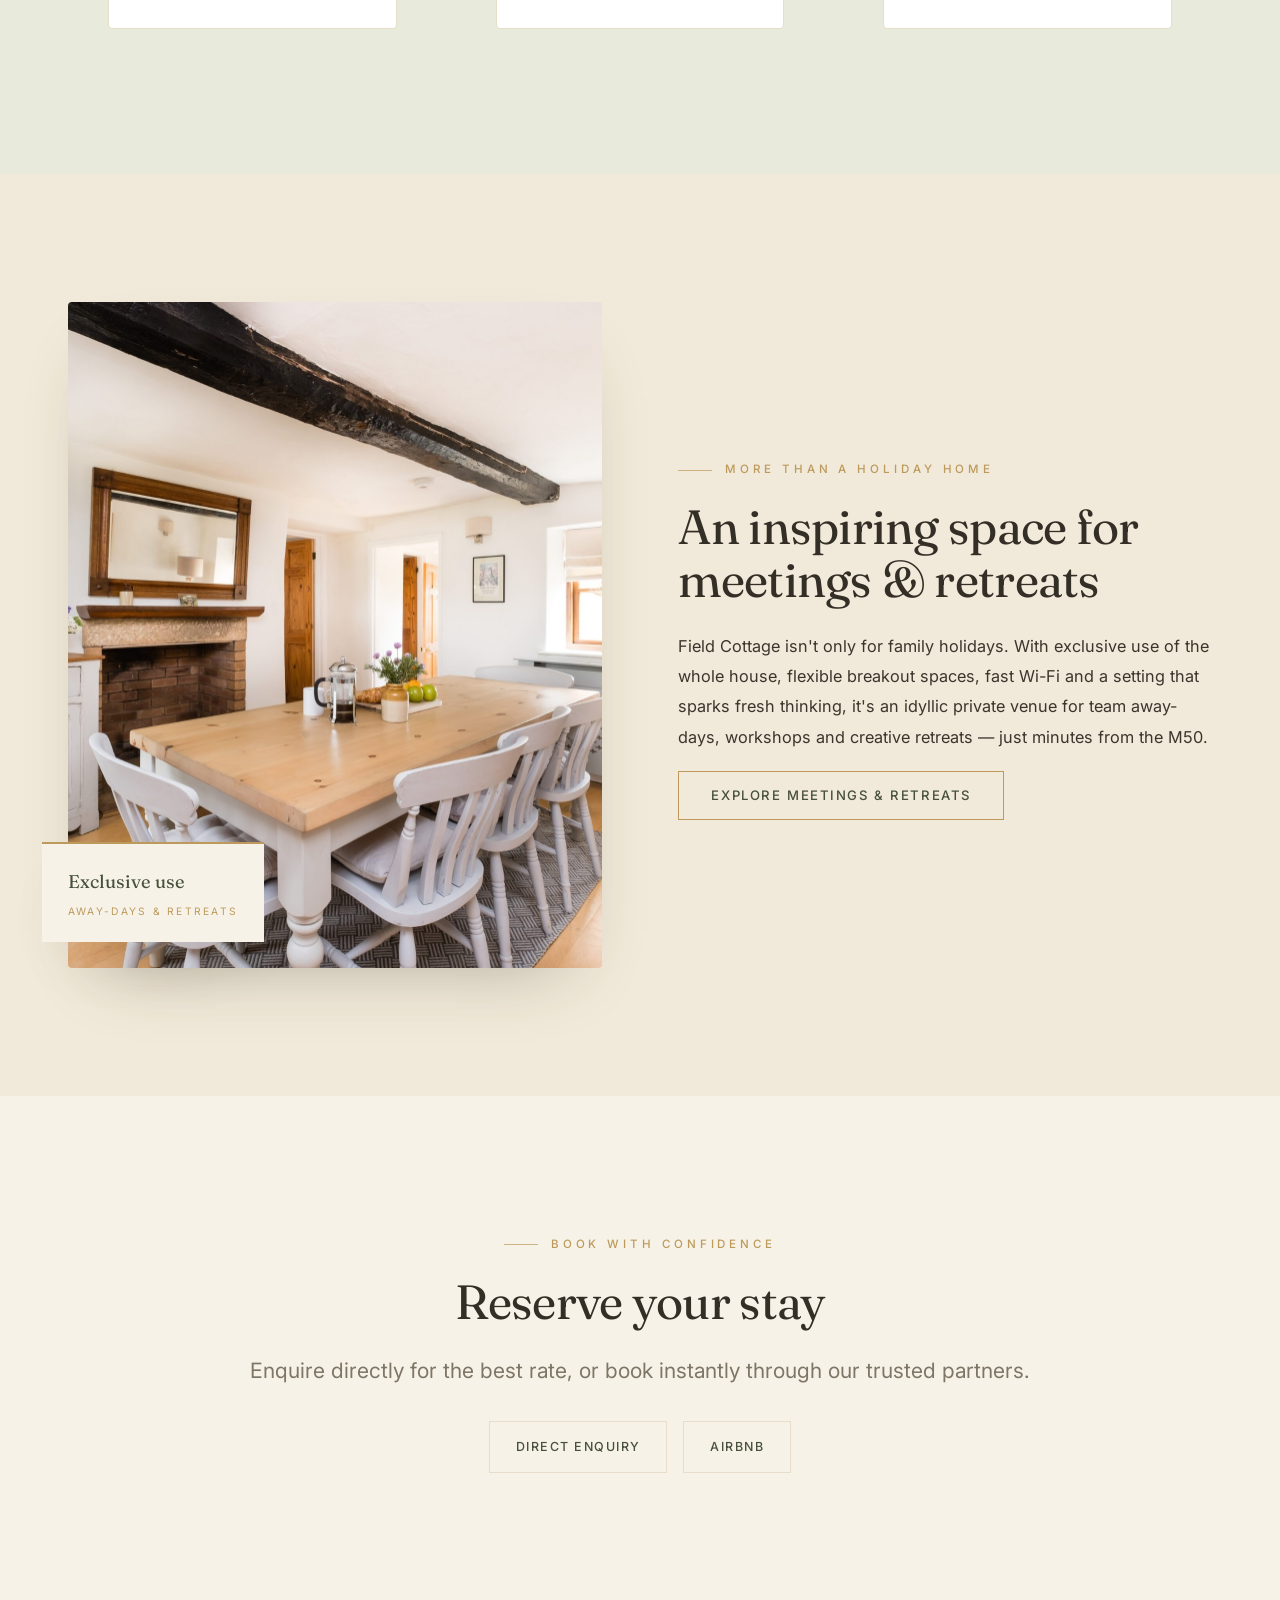
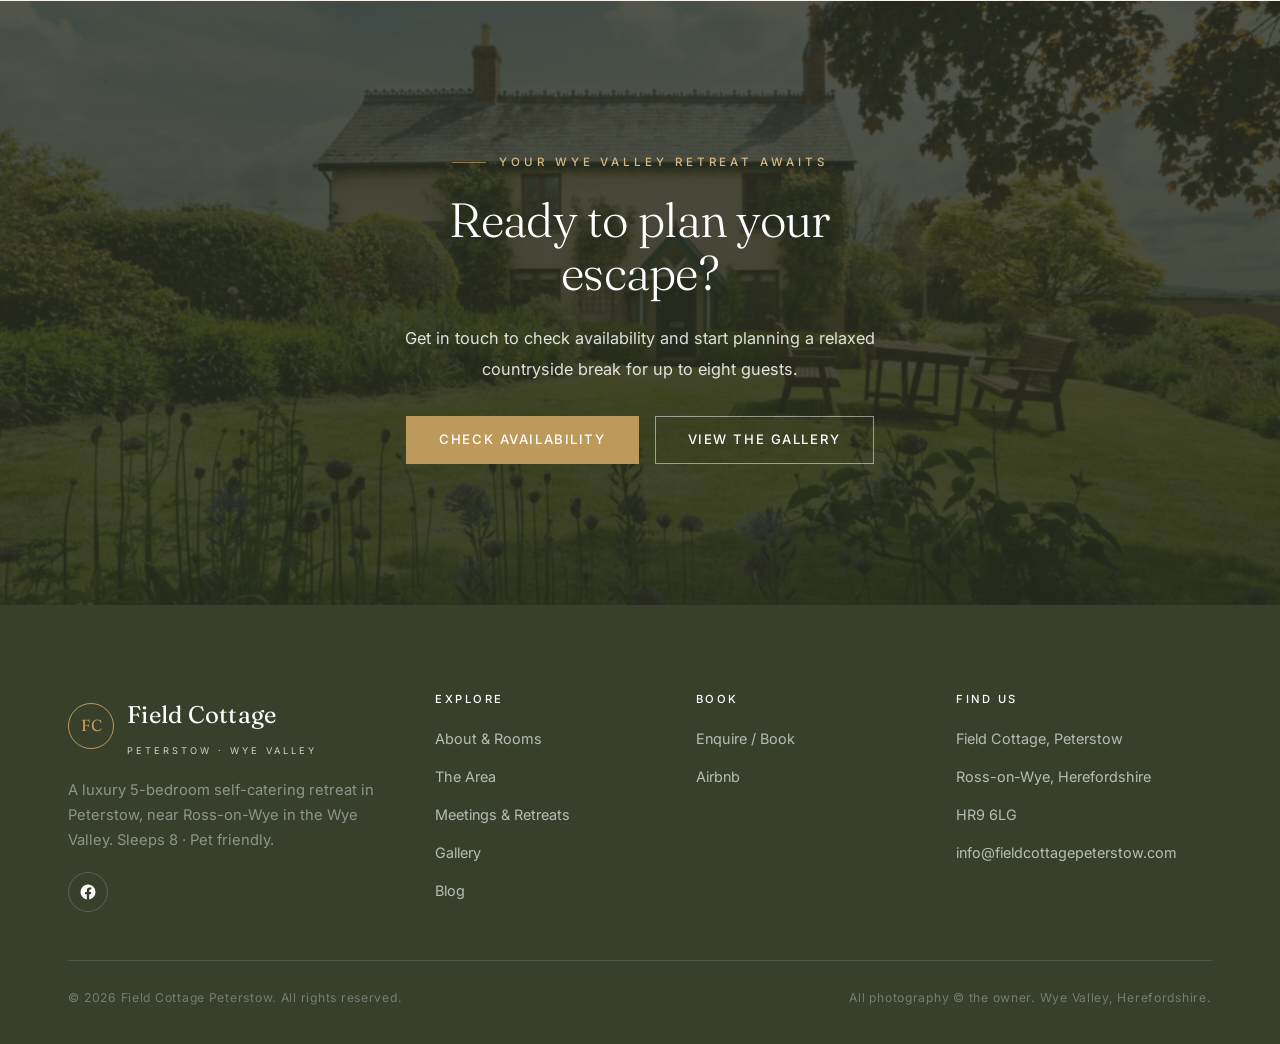
==== commit c9825c9c: "Cache-bust assets (v=2) to force browsers past stale immutable cache Append ?v=2 to all CSS/JS/image" ====
--- a/index.html
+++ b/index.html
@@ -27,14 +27,14 @@
   <meta name="twitter:image" content="https://www.fieldcottagepeterstow.com/assets/images/og-image.png">
 
   <link rel="icon" href="./favicon.svg" type="image/svg+xml">
-  <link rel="apple-touch-icon" href="./assets/images/og-image.png">
+  <link rel="apple-touch-icon" href="./assets/images/og-image.png?v=2">
   <link rel="manifest" href="./site.webmanifest">
 
   <!-- fonts -->
   <link rel="preconnect" href="https://fonts.googleapis.com">
   <link rel="preconnect" href="https://fonts.gstatic.com" crossorigin>
   <link href="https://fonts.googleapis.com/css2?family=Fraunces:ital,opsz,wght@0,9..144,300;0,9..144,400;0,9..144,500;0,9..144,600;1,9..144,400&family=Inter:wght@300;400;500;600&display=swap" rel="stylesheet">
-  <link rel="stylesheet" href="./assets/css/styles.css">
+  <link rel="stylesheet" href="./assets/css/styles.css?v=2">
 
   <!-- Structured data: lodging business -->
   <script type="application/ld+json">
@@ -128,7 +128,7 @@
       <div class="container">
         <div class="split">
           <div class="split-media reveal">
-            <img src="./assets/images/cottage-exterior.png" alt="The stone exterior of Field Cottage, a period country house in Peterstow, Herefordshire" width="1200" height="800" loading="lazy">
+            <img src="./assets/images/cottage-exterior.png?v=2" alt="The stone exterior of Field Cottage, a period country house in Peterstow, Herefordshire" width="1200" height="800" loading="lazy">
             <div class="float-card">Refurbished 2022<span>Period home, modern comforts</span></div>
           </div>
           <div class="reveal">
@@ -202,7 +202,7 @@
       <div class="container">
         <div class="split reverse">
           <div class="split-media reveal">
-            <img src="./assets/images/garden.png" alt="The large secure garden at Field Cottage with open countryside views" width="1200" height="800" loading="lazy">
+            <img src="./assets/images/garden.png?v=2" alt="The large secure garden at Field Cottage with open countryside views" width="1200" height="800" loading="lazy">
           </div>
           <div class="reveal">
             <span class="eyebrow">Wake up to the countryside</span>
@@ -252,7 +252,7 @@
       <div class="container">
         <div class="split">
           <div class="split-media reveal">
-            <img src="./assets/images/meeting-room.png" alt="The dining room at Field Cottage arranged for a private meeting" width="1200" height="800" loading="lazy">
+            <img src="./assets/images/meeting-room.png?v=2" alt="The dining room at Field Cottage arranged for a private meeting" width="1200" height="800" loading="lazy">
             <div class="float-card">Exclusive use<span>Away-days &amp; retreats</span></div>
           </div>
           <div class="reveal">
@@ -338,6 +338,6 @@
     </div>
   </footer>
 
-  <script src="./assets/js/main.js" defer></script>
+  <script src="./assets/js/main.js?v=2" defer></script>
 </body>
 </html>
--- a/assets/css/styles.css
+++ b/assets/css/styles.css
@@ -190,7 +190,7 @@
 }
 .hero::before {
   content: ""; position: absolute; inset: 0;
-  background-image: linear-gradient(180deg, rgba(44,48,34,.46) 0%, rgba(44,48,34,.28) 40%, rgba(40,44,30,.8) 100%), url("../images/hero.png");
+  background-image: linear-gradient(180deg, rgba(44,48,34,.46) 0%, rgba(44,48,34,.28) 40%, rgba(40,44,30,.8) 100%), url("../images/hero.png?v=2");
   background-size: cover; background-position: center;
 }
 .hero::after { content: ""; position: absolute; inset: 0; box-shadow: inset 0 0 220px rgba(0,0,0,.5); pointer-events: none; }
@@ -288,7 +288,7 @@
 
 /* ---------- cta band ---------- */
 .cta-band { position: relative; color: #fff; text-align: center; background: var(--forest-deep); padding: clamp(5rem, 11vw, 9rem) 0; }
-.cta-band::before { content: ""; position: absolute; inset: 0; background-image: linear-gradient(rgba(44,48,34,.82), rgba(40,44,30,.88)), url("../images/garden.png"); background-size: cover; background-position: center; }
+.cta-band::before { content: ""; position: absolute; inset: 0; background-image: linear-gradient(rgba(44,48,34,.82), rgba(40,44,30,.88)), url("../images/garden.png?v=2"); background-size: cover; background-position: center; }
 .cta-band > .container { position: relative; z-index: 1; }
 .cta-band h2 { color: #fff; font-weight: 300; max-width: 18ch; margin-inline: auto; }
 .cta-band p { color: rgba(255,255,255,.85); max-width: 56ch; margin-inline: auto; }
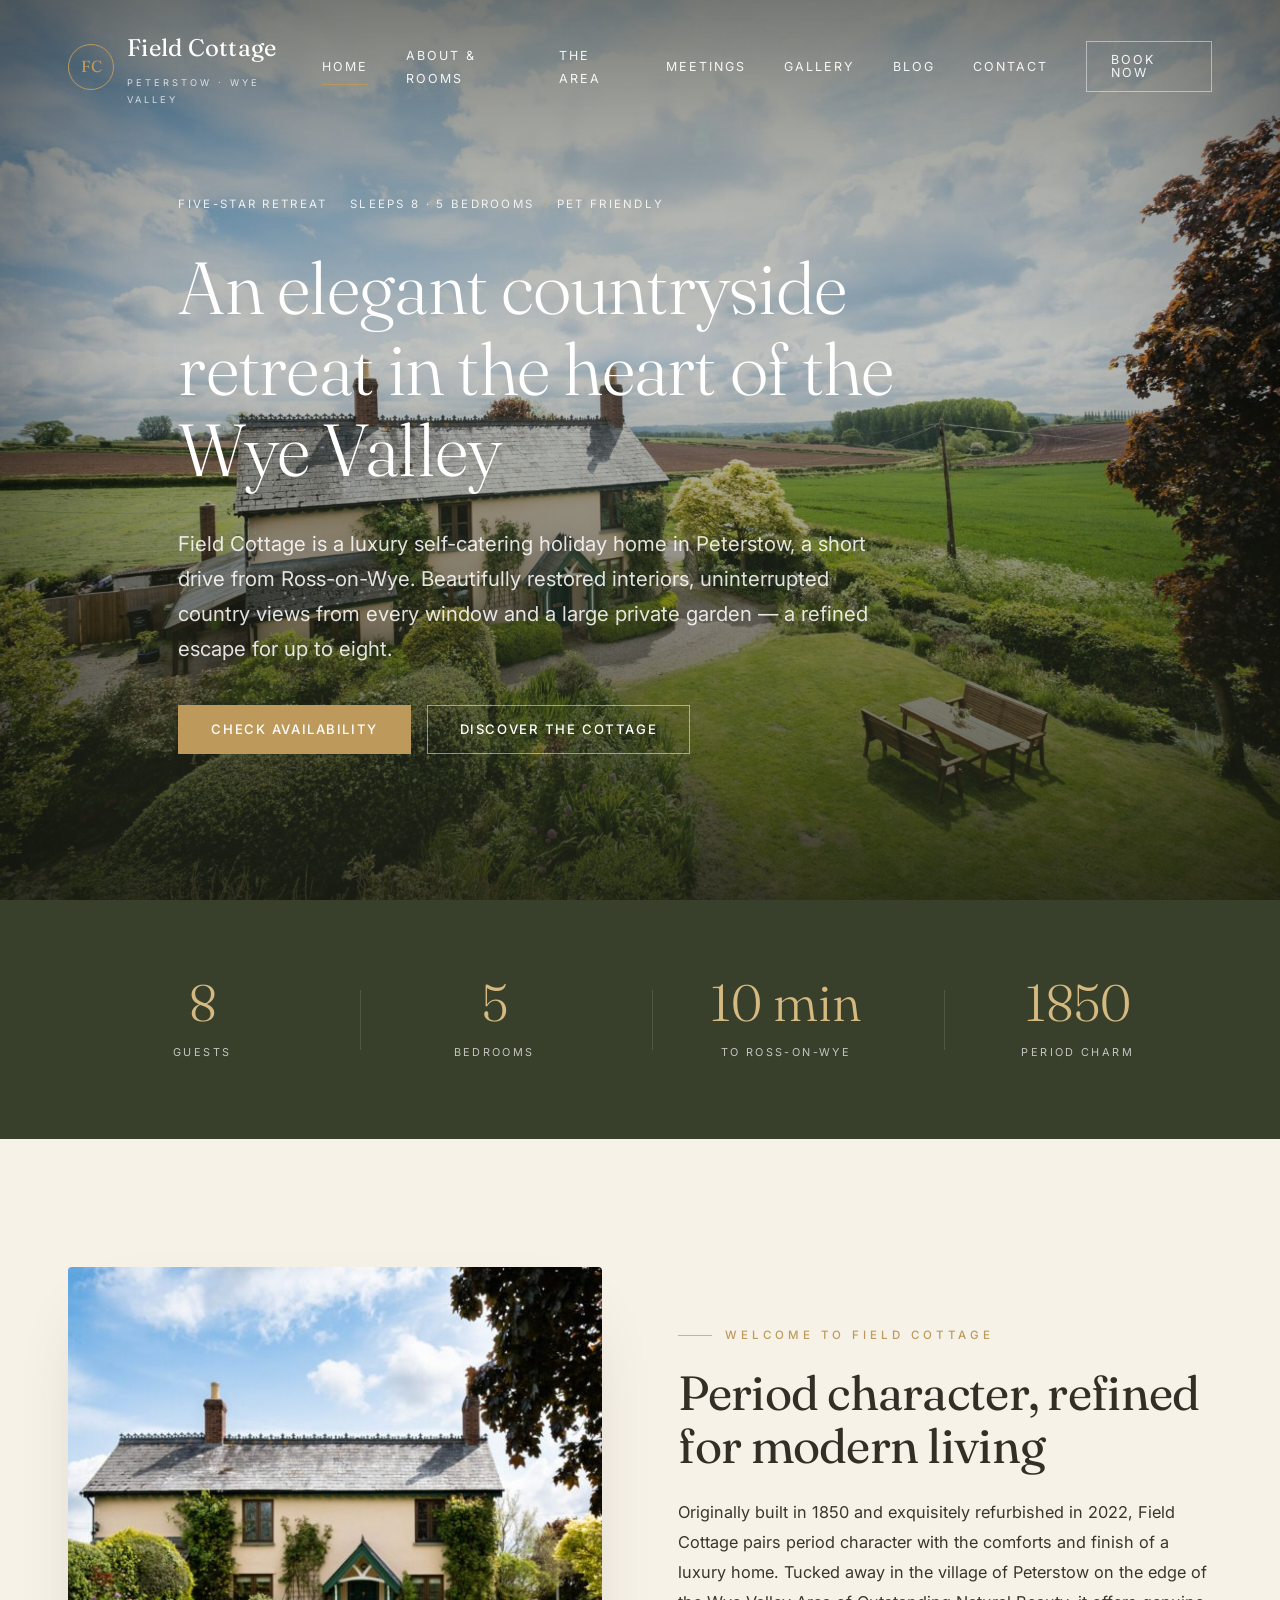
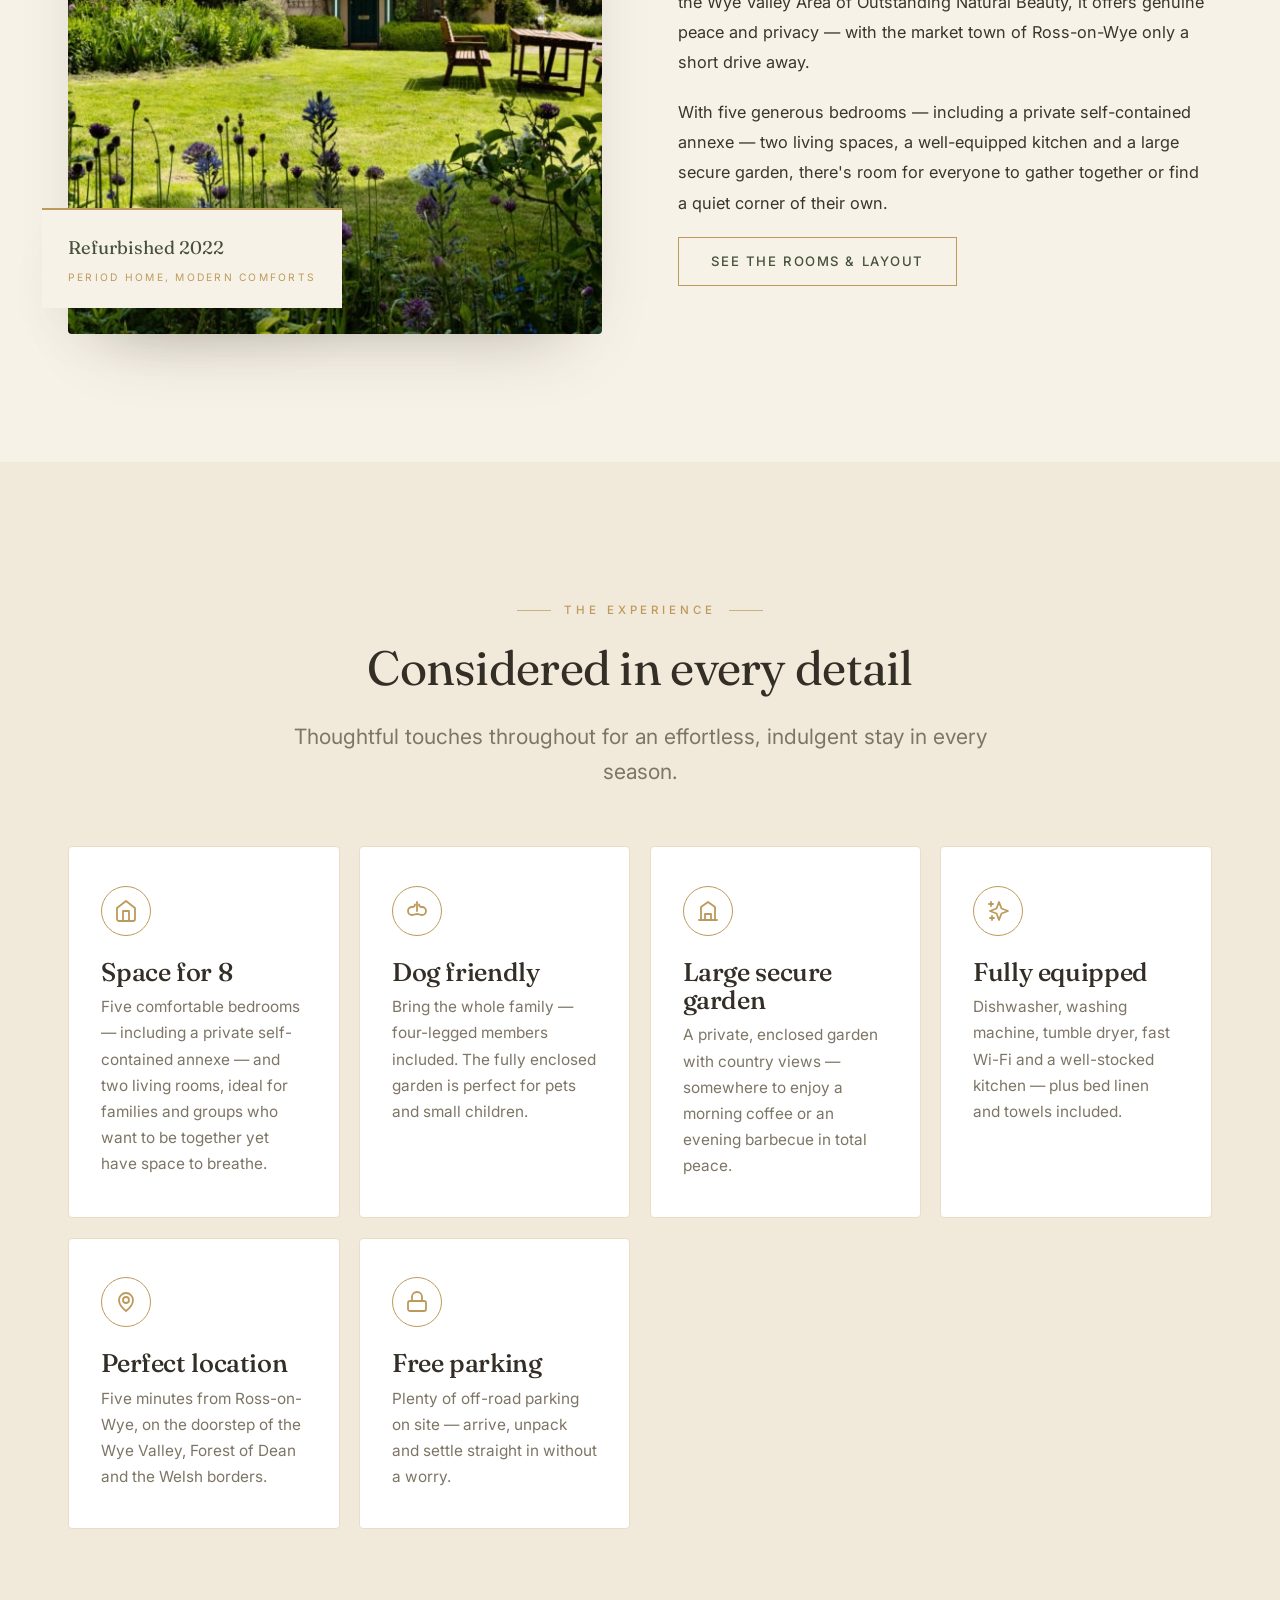
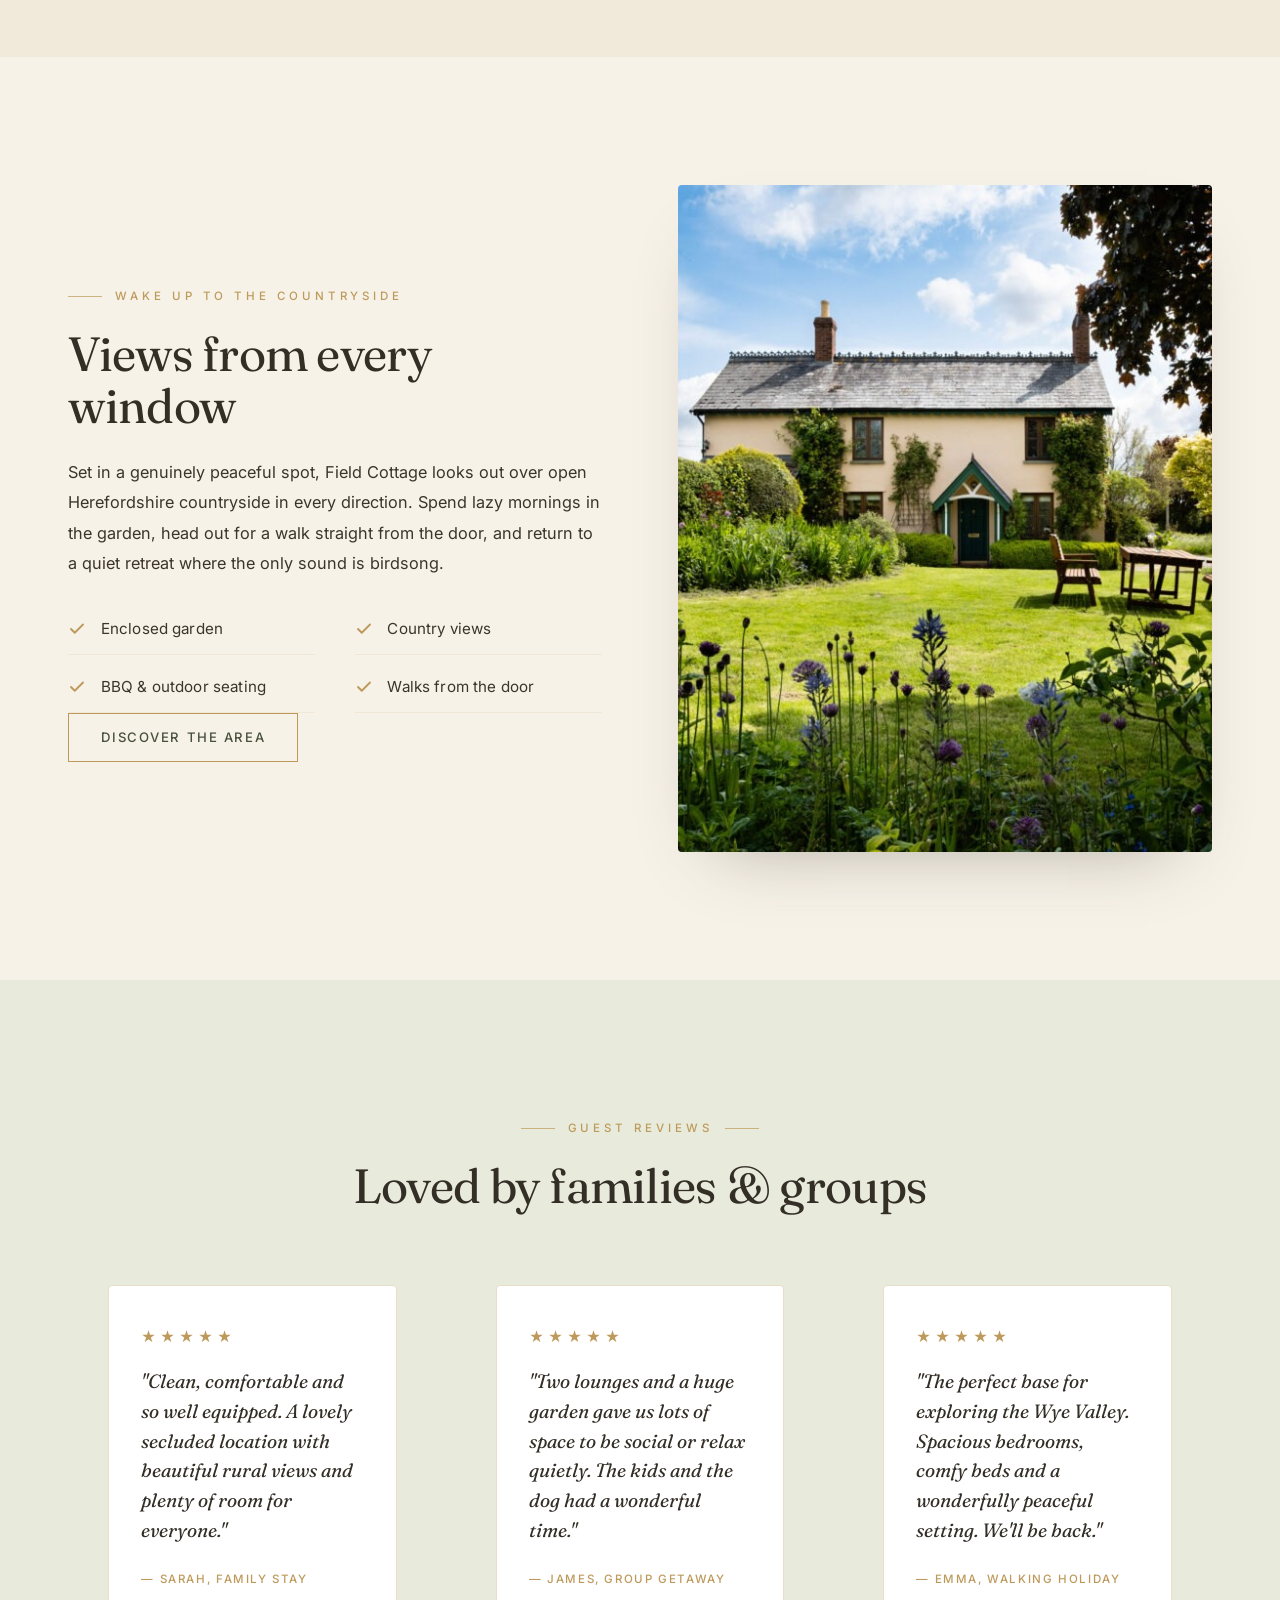
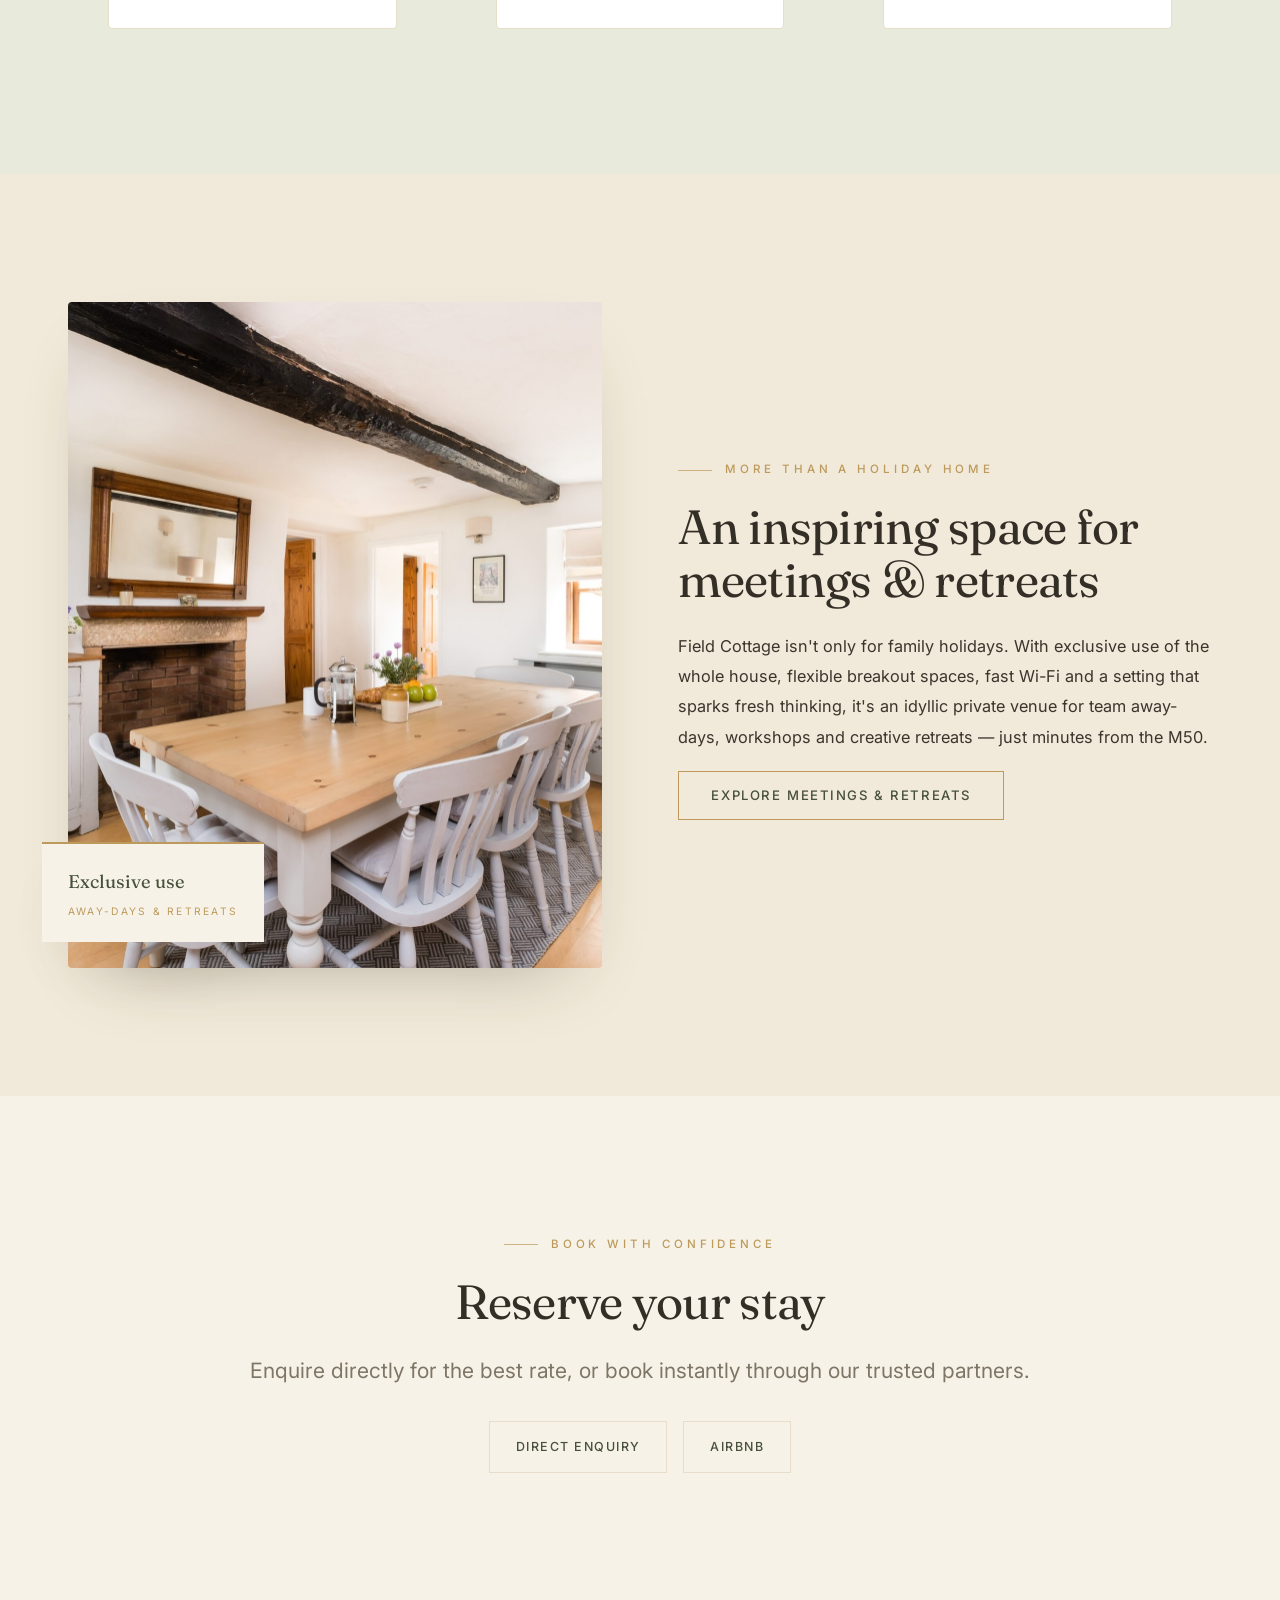
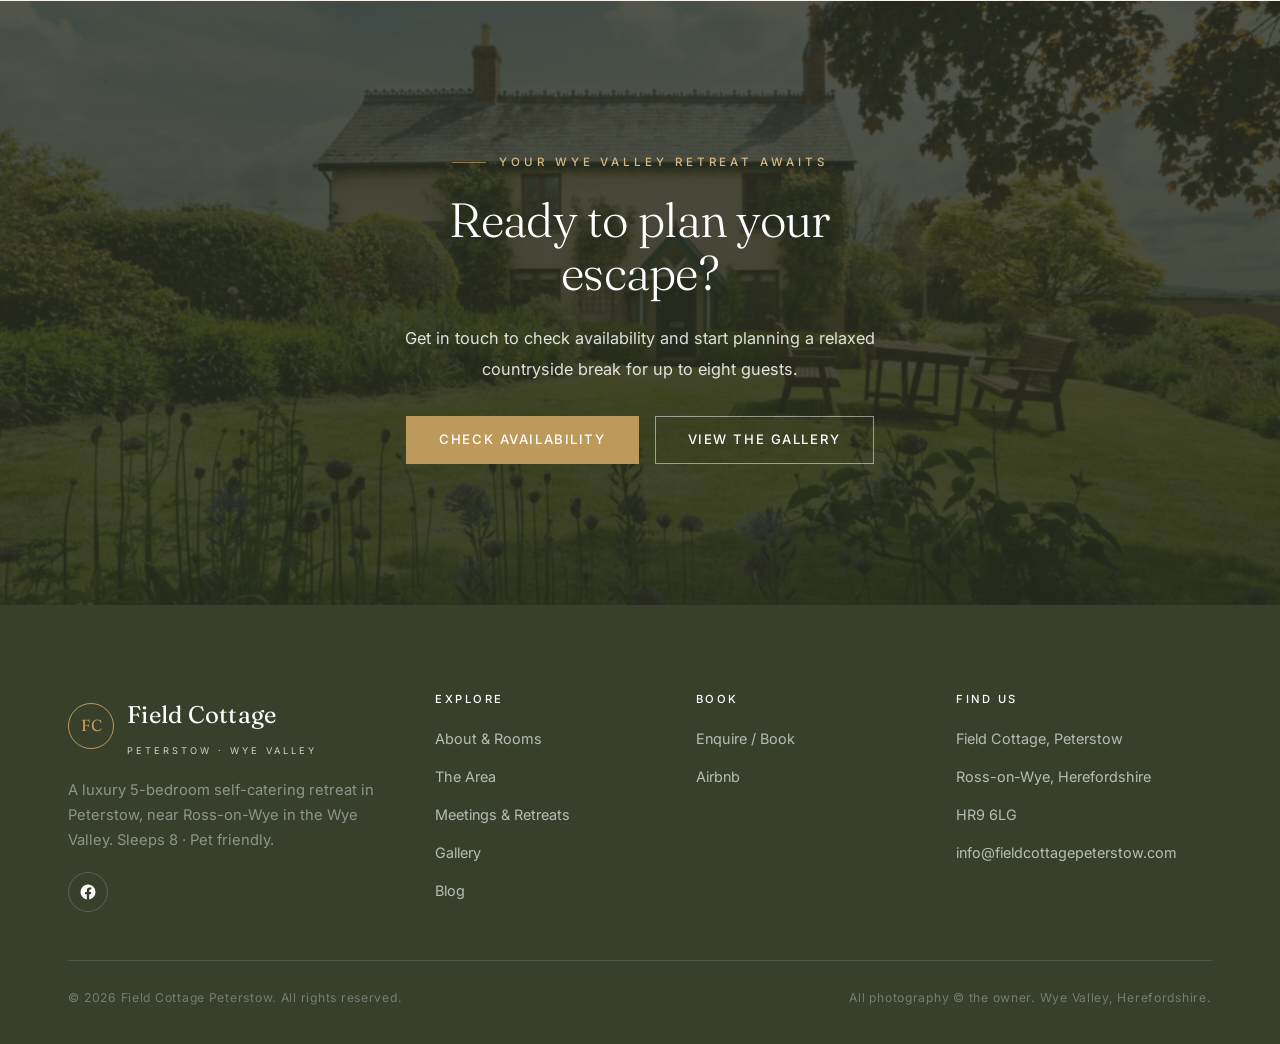
==== commit cf49d1d4: "Expand About with real property detail + add Accessibility page - About & Rooms: rich, accurate cont" ====
--- a/index.html
+++ b/index.html
@@ -103,7 +103,7 @@
           <span class="pill">Pet friendly</span>
         </div>
         <h1>An elegant countryside retreat in the heart of the Wye Valley</h1>
-        <p class="lead">Field Cottage is a luxury self-catering holiday home in Peterstow, moments from Ross-on-Wye. Beautifully restored interiors, uninterrupted country views from every window and a large private garden — a refined escape for up to eight.</p>
+        <p class="lead">Field Cottage is a luxury self-catering holiday home in Peterstow, a short drive from Ross-on-Wye. Beautifully restored interiors, uninterrupted country views from every window and a large private garden — a refined escape for up to eight.</p>
         <div class="hero-actions">
           <a class="btn btn-primary" href="./contact.html">Check availability</a>
           <a class="btn btn-ghost" href="./about.html">Discover the cottage</a>
@@ -117,7 +117,7 @@
         <div class="grid">
           <div class="stat reveal"><div class="num">8</div><div class="label">Guests</div></div>
           <div class="stat reveal"><div class="num">5</div><div class="label">Bedrooms</div></div>
-          <div class="stat reveal"><div class="num">5 min</div><div class="label">To Ross-on-Wye</div></div>
+          <div class="stat reveal"><div class="num">10 min</div><div class="label">To Ross-on-Wye</div></div>
           <div class="stat reveal"><div class="num">1850</div><div class="label">Period charm</div></div>
         </div>
       </div>
